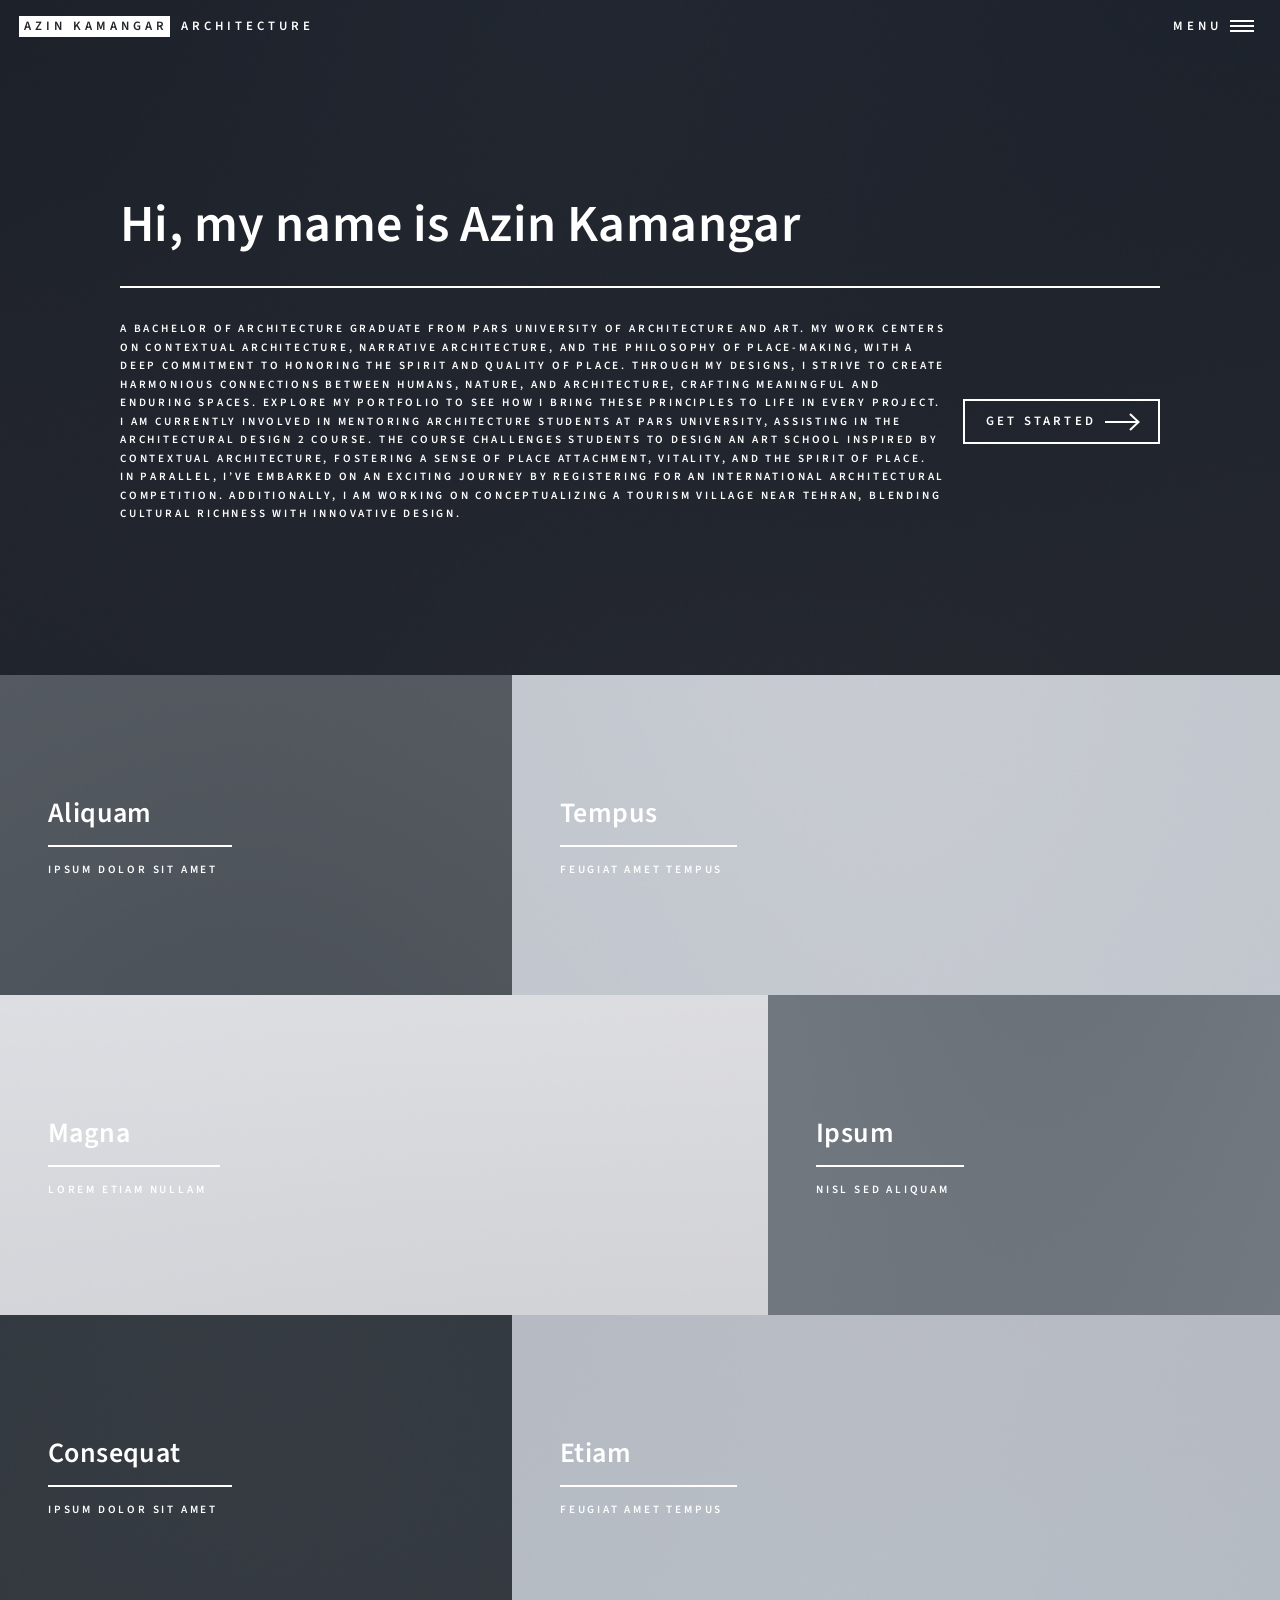
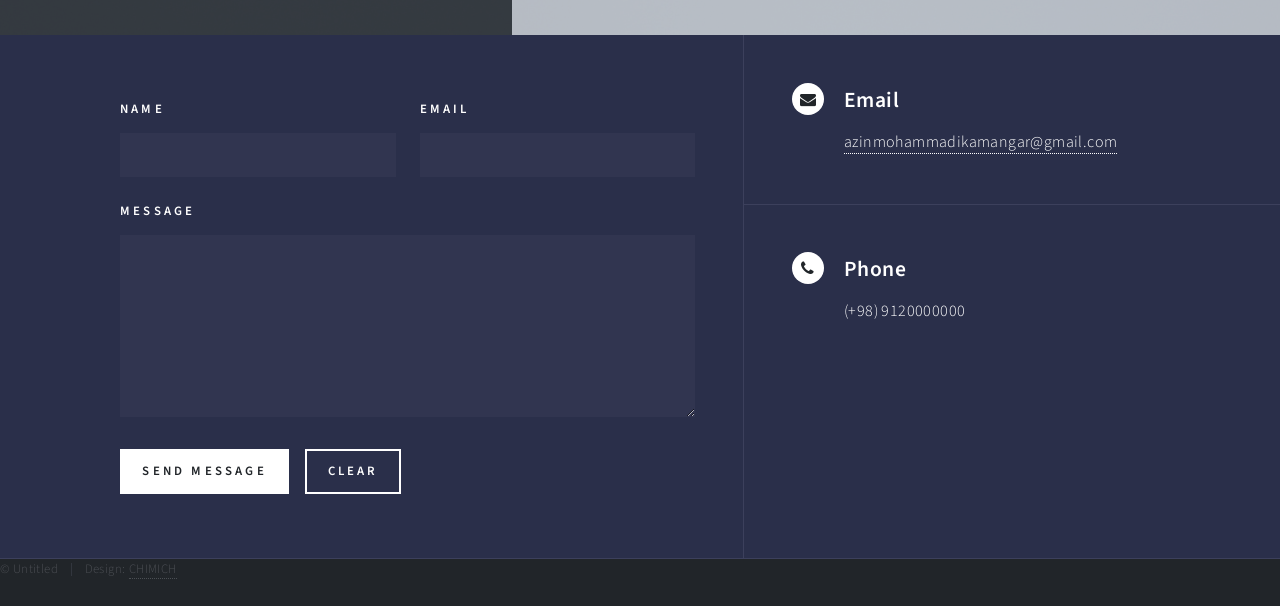
==== index.html @ 9a46872d "Update index.html" ====
<!DOCTYPE HTML>
<!--
	Forty by HTML5 UP
	html5up.net | @ajlkn
	Free for personal and commercial use under the CCA 3.0 license (html5up.net/license)
-->
<html>
	<head>
		<title>Azin Kamangar</title>
		<meta charset="utf-8" />
		<meta name="viewport" content="width=device-width, initial-scale=1, user-scalable=no" />
		<link rel="stylesheet" href="assets/css/main.css" />
		<noscript><link rel="stylesheet" href="assets/css/noscript.css" /></noscript>
	</head>
	<body class="is-preload">

		<!-- Wrapper -->
			<div id="wrapper">

				<!-- Header -->
					<header id="header" class="alt">
						<a href="index.html" class="logo"><strong>Azin Kamangar</strong> <span>Architecture</span></a>
						<nav>
							<a href="#menu">Menu</a>
						</nav>
					</header>

				<!-- Menu -->
					<nav id="menu">
						<ul class="links">
							<li><a href="index.html">Home</a></li>
							<li><a href="landing.html">Landing</a></li>
							<li><a href="generic.html">Generic</a></li>
							<li><a href="elements.html">Elements</a></li>
						</ul>
						<ul class="actions stacked">
							<li><a href="#" class="button primary fit">Get Started</a></li>
							<li><a href="#" class="button fit">Log In</a></li>
						</ul>
					</nav>

				<!-- Banner -->
					<section id="banner" class="major">
						<div class="inner">
							<header class="major">
								<h1>Hi, my name is Azin Kamangar</h1>
							</header>
							<div class="content">
								<p>A Bachelor of Architecture graduate from Pars University of Architecture and Art. My work centers on contextual architecture, narrative architecture, and the philosophy of place-making, with a deep commitment to honoring the spirit and quality of place. Through my designs, I strive to create harmonious connections between humans, nature, and architecture, crafting meaningful and enduring spaces. Explore my portfolio to see how I bring these principles to life in every project.<br />
								I am currently involved in mentoring architecture students at Pars University, assisting in the Architectural Design 2 course. The course challenges students to design an art school inspired by contextual architecture, fostering a sense of place attachment, vitality, and the spirit of place. In parallel, I’ve embarked on an exciting journey by registering for an international architectural competition. Additionally, I am working on conceptualizing a tourism village near Tehran, blending cultural richness with innovative design.</p>
								<ul class="actions">
									<li><a href="#one" class="button next scrolly">Get Started</a></li>
								</ul>
							</div>
						</div>
					</section>

				<!-- Main -->
					<div id="main">

						<!-- One -->
							<section id="one" class="tiles">
								<article>
									<span class="image">
										<img src="images/pic01.jpg" alt="" />
									</span>
									<header class="major">
										<h3><a href="landing.html" class="link">Aliquam</a></h3>
										<p>Ipsum dolor sit amet</p>
									</header>
								</article>
								<article>
									<span class="image">
										<img src="images/pic02.jpg" alt="" />
									</span>
									<header class="major">
										<h3><a href="landing.html" class="link">Tempus</a></h3>
										<p>feugiat amet tempus</p>
									</header>
								</article>
								<article>
									<span class="image">
										<img src="images/pic03.jpg" alt="" />
									</span>
									<header class="major">
										<h3><a href="landing.html" class="link">Magna</a></h3>
										<p>Lorem etiam nullam</p>
									</header>
								</article>
								<article>
									<span class="image">
										<img src="images/pic04.jpg" alt="" />
									</span>
									<header class="major">
										<h3><a href="landing.html" class="link">Ipsum</a></h3>
										<p>Nisl sed aliquam</p>
									</header>
								</article>
								<article>
									<span class="image">
										<img src="images/pic05.jpg" alt="" />
									</span>
									<header class="major">
										<h3><a href="landing.html" class="link">Consequat</a></h3>
										<p>Ipsum dolor sit amet</p>
									</header>
								</article>
								<article>
									<span class="image">
										<img src="images/pic06.jpg" alt="" />
									</span>
									<header class="major">
										<h3><a href="landing.html" class="link">Etiam</a></h3>
										<p>Feugiat amet tempus</p>
									</header>
								</article>
							</section>

						<!-- 
							<section id="two">
								<div class="inner">
									<header class="major">
										<h2>Massa libero</h2>
									</header>
									<p>Nullam et orci eu lorem consequat tincidunt vivamus et sagittis libero. Mauris aliquet magna magna sed nunc rhoncus pharetra. Pellentesque condimentum sem. In efficitur ligula tate urna. Maecenas laoreet massa vel lacinia pellentesque lorem ipsum dolor. Nullam et orci eu lorem consequat tincidunt. Vivamus et sagittis libero. Mauris aliquet magna magna sed nunc rhoncus amet pharetra et feugiat tempus.</p>
									<ul class="actions">
										<li><a href="landing.html" class="button next">Get Started</a></li>
									</ul>
								</div>
							</section>

					</div>
						-->

				<!-- Contact -->
					<section id="contact">
						<div class="inner">
							<section>
								<form method="post" action="#">
									<div class="fields">
										<div class="field half">
											<label for="name">Name</label>
											<input type="text" name="name" id="name" />
										</div>
										<div class="field half">
											<label for="email">Email</label>
											<input type="text" name="email" id="email" />
										</div>
										<div class="field">
											<label for="message">Message</label>
											<textarea name="message" id="message" rows="6"></textarea>
										</div>
									</div>
									<ul class="actions">
										<li><input type="submit" value="Send Message" class="primary" /></li>
										<li><input type="reset" value="Clear" /></li>
									</ul>
								</form>
							</section>
							<section class="split">
								<section>
									<div class="contact-method">
										<span class="icon alt fa-envelope"></span>
										<h3>Email</h3>
										<a href="#">azinmohammadikamangar@gmail.com</a>
									</div>
								</section>
								<section>
									<div class="contact-method">
										<span class="icon alt fa-phone"></span>
										<h3>Phone</h3>
										<span>(+98) 9120000000</span>
									</div>
								</section>
								<!--
								<section>
									<div class="contact-method">
										<span class="icon alt fa-home"></span>
										<h3>Address</h3>
										<span>1234 Somewhere Road #5432<br />
										Nashville, TN 00000<br />
										United States of America</span>
									</div>
								-->
								</section>
							</section>
						</div>
					</section>

				<!-- Footer -->
					<footer id="footer">
						<!--

						<div class="inner">
							<ul class="icons">
								<li><a href="#" class="icon alt fa-twitter"><span class="label">Twitter</span></a></li>
								<li><a href="#" class="icon alt fa-facebook"><span class="label">Facebook</span></a></li>
								<li><a href="#" class="icon alt fa-instagram"><span class="label">Instagram</span></a></li>
								<li><a href="#" class="icon alt fa-github"><span class="label">GitHub</span></a></li>
								<li><a href="#" class="icon alt fa-linkedin"><span class="label">LinkedIn</span></a></li>
							</ul>
						-->

							<ul class="copyright">
								<li>&copy; Untitled</li><li>Design: <a href="mailto:kimiasaberitavakoli@gmial.com">CHIMICH</a></li>
							</ul>
						</div>
					</footer>

			</div>

		<!-- Scripts -->
			<script src="assets/js/jquery.min.js"></script>
			<script src="assets/js/jquery.scrolly.min.js"></script>
			<script src="assets/js/jquery.scrollex.min.js"></script>
			<script src="assets/js/browser.min.js"></script>
			<script src="assets/js/breakpoints.min.js"></script>
			<script src="assets/js/util.js"></script>
			<script src="assets/js/main.js"></script>

	</body>
</html>
---- assets/css/main.css ----
@import url(font-awesome.min.css);
@import url("https://fonts.googleapis.com/css?family=Source+Sans+Pro:300,300italic,600,600italic");

/*
	Forty by HTML5 UP
	html5up.net | @ajlkn
	Free for personal and commercial use under the CCA 3.0 license (html5up.net/license)
*/

html, body, div, span, applet, object,
iframe, h1, h2, h3, h4, h5, h6, p, blockquote,
pre, a, abbr, acronym, address, big, cite,
code, del, dfn, em, img, ins, kbd, q, s, samp,
small, strike, strong, sub, sup, tt, var, b,
u, i, center, dl, dt, dd, ol, ul, li, fieldset,
form, label, legend, table, caption, tbody,
tfoot, thead, tr, th, td, article, aside,
canvas, details, embed, figure, figcaption,
footer, header, hgroup, menu, nav, output, ruby,
section, summary, time, mark, audio, video {
	margin: 0;
	padding: 0;
	border: 0;
	font-size: 100%;
	font: inherit;
	vertical-align: baseline;}

article, aside, details, figcaption, figure,
footer, header, hgroup, menu, nav, section {
	display: block;}

body {
	line-height: 1;
}

ol, ul {
	list-style: none;
}

blockquote, q {
	quotes: none;
}

	blockquote:before, blockquote:after, q:before, q:after {
		content: '';
		content: none;
	}

table {
	border-collapse: collapse;
	border-spacing: 0;
}

body {
	-webkit-text-size-adjust: none;
}

mark {
	background-color: transparent;
	color: inherit;
}

input::-moz-focus-inner {
	border: 0;
	padding: 0;
}

input, select, textarea {
	-moz-appearance: none;
	-webkit-appearance: none;
	-ms-appearance: none;
	appearance: none;
}

/* Basic */

	@-ms-viewport {
		width: device-width;
	}

	body {
		-ms-overflow-style: scrollbar;
	}

	@media screen and (max-width: 480px) {

		html, body {
			min-width: 320px;
		}

	}

	html {
		box-sizing: border-box;
	}

	*, *:before, *:after {
		box-sizing: inherit;
	}

	body {
		background: #212529;
	}

		body.is-preload *, body.is-preload *:before, body.is-preload *:after {
			-moz-animation: none !important;
			-webkit-animation: none !important;
			-ms-animation: none !important;
			animation: none !important;
			-moz-transition: none !important;
			-webkit-transition: none !important;
			-ms-transition: none !important;
			transition: none !important;
		}

/* Type */

	body, input, select, textarea {
		color: #ffffff;
		font-family: "Source Sans Pro", Helvetica, sans-serif;
		font-size: 17pt;
		font-weight: 300;
		letter-spacing: 0.025em;
		line-height: 1.65;
	}

		@media screen and (max-width: 1680px) {

			body, input, select, textarea {
				font-size: 14pt;
			}

		}

		@media screen and (max-width: 1280px) {

			body, input, select, textarea {
				font-size: 12pt;
			}

		}

		@media screen and (max-width: 360px) {

			body, input, select, textarea {
				font-size: 11pt;
			}

		}

	a {
		-moz-transition: color 0.2s ease-in-out, border-bottom-color 0.2s ease-in-out;
		-webkit-transition: color 0.2s ease-in-out, border-bottom-color 0.2s ease-in-out;
		-ms-transition: color 0.2s ease-in-out, border-bottom-color 0.2s ease-in-out;
		transition: color 0.2s ease-in-out, border-bottom-color 0.2s ease-in-out;
		border-bottom: dotted 1px;
		color: inherit;
		text-decoration: none;
	}

		a:hover {
			border-bottom-color: transparent;
			color: #9bf1ff !important;
		}

		a:active {
			color: #53e3fb !important;
		}

	strong, b {
		color: #ffffff;
		font-weight: 600;
	}

	em, i {
		font-style: italic;
	}

	p {
		margin: 0 0 2em 0;
	}

	h1, h2, h3, h4, h5, h6 {
		color: #ffffff;
		font-weight: 600;
		line-height: 1.65;
		margin: 0 0 1em 0;
	}

		h1 a, h2 a, h3 a, h4 a, h5 a, h6 a {
			color: inherit;
			border-bottom: 0;
		}

	h1 {
		font-size: 2.5em;
	}

	h2 {
		font-size: 1.75em;
	}

	h3 {
		font-size: 1.35em;
	}

	h4 {
		font-size: 1.1em;
	}

	h5 {
		font-size: 0.9em;
	}

	h6 {
		font-size: 0.7em;
	}

	@media screen and (max-width: 736px) {

		h1 {
			font-size: 2em;
		}

		h2 {
			font-size: 1.5em;
		}

		h3 {
			font-size: 1.25em;
		}

	}

	sub {
		font-size: 0.8em;
		position: relative;
		top: 0.5em;
	}

	sup {
		font-size: 0.8em;
		position: relative;
		top: -0.5em;
	}

	blockquote {
		border-left: solid 4px rgba(209, 209, 255, 0.1);
		font-style: italic;
		margin: 0 0 2em 0;
		padding: 0.5em 0 0.5em 2em;
	}

	code {
		background: rgba(209, 209, 255, 0.035);
		font-family: "Courier New", monospace;
		font-size: 0.9em;
		margin: 0 0.25em;
		padding: 0.25em 0.65em;
	}

	pre {
		-webkit-overflow-scrolling: touch;
		font-family: "Courier New", monospace;
		font-size: 0.9em;
		margin: 0 0 2em 0;
	}

		pre code {
			display: block;
			line-height: 1.75;
			padding: 1em 1.5em;
			overflow-x: auto;
		}

	hr {
		border: 0;
		border-bottom: solid 1px rgba(209, 209, 255, 0.1);
		margin: 2em 0;
	}

		hr.major {
			margin: 3em 0;
		}

	.align-left {
		text-align: left;
	}

	.align-center {
		text-align: center;
	}

	.align-right {
		text-align: right;
	}

/* Row */

	.row {
		display: flex;
		flex-wrap: wrap;
		box-sizing: border-box;
		align-items: stretch;
	}

		.row > * {
			box-sizing: border-box;
		}

		.row.gtr-uniform > * > :last-child {
			margin-bottom: 0;
		}

		.row.aln-left {
			justify-content: flex-start;
		}

		.row.aln-center {
			justify-content: center;
		}

		.row.aln-right {
			justify-content: flex-end;
		}

		.row.aln-top {
			align-items: flex-start;
		}

		.row.aln-middle {
			align-items: center;
		}

		.row.aln-bottom {
			align-items: flex-end;
		}

		.row > .imp {
			order: -1;
		}

		.row > .col-1 {
			width: 8.3333333333%;
		}

		.row > .off-1 {
			margin-left: 8.3333333333%;
		}

		.row > .col-2 {
			width: 16.6666666667%;
		}

		.row > .off-2 {
			margin-left: 16.6666666667%;
		}

		.row > .col-3 {
			width: 25%;
		}

		.row > .off-3 {
			margin-left: 25%;
		}

		.row > .col-4 {
			width: 33.3333333333%;
		}

		.row > .off-4 {
			margin-left: 33.3333333333%;
		}

		.row > .col-5 {
			width: 41.6666666667%;
		}

		.row > .off-5 {
			margin-left: 41.6666666667%;
		}

		.row > .col-6 {
			width: 50%;
		}

		.row > .off-6 {
			margin-left: 50%;
		}

		.row > .col-7 {
			width: 58.3333333333%;
		}

		.row > .off-7 {
			margin-left: 58.3333333333%;
		}

		.row > .col-8 {
			width: 66.6666666667%;
		}

		.row > .off-8 {
			margin-left: 66.6666666667%;
		}

		.row > .col-9 {
			width: 75%;
		}

		.row > .off-9 {
			margin-left: 75%;
		}

		.row > .col-10 {
			width: 83.3333333333%;
		}

		.row > .off-10 {
			margin-left: 83.3333333333%;
		}

		.row > .col-11 {
			width: 91.6666666667%;
		}

		.row > .off-11 {
			margin-left: 91.6666666667%;
		}

		.row > .col-12 {
			width: 100%;
		}

		.row > .off-12 {
			margin-left: 100%;
		}

		.row.gtr-0 {
			margin-top: 0;
			margin-left: 0em;
		}

			.row.gtr-0 > * {
				padding: 0 0 0 0em;
			}

			.row.gtr-0.gtr-uniform {
				margin-top: 0em;
			}

				.row.gtr-0.gtr-uniform > * {
					padding-top: 0em;
				}

		.row.gtr-25 {
			margin-top: 0;
			margin-left: -0.5em;
		}

			.row.gtr-25 > * {
				padding: 0 0 0 0.5em;
			}

			.row.gtr-25.gtr-uniform {
				margin-top: -0.5em;
			}

				.row.gtr-25.gtr-uniform > * {
					padding-top: 0.5em;
				}

		.row.gtr-50 {
			margin-top: 0;
			margin-left: -1em;
		}

			.row.gtr-50 > * {
				padding: 0 0 0 1em;
			}

			.row.gtr-50.gtr-uniform {
				margin-top: -1em;
			}

				.row.gtr-50.gtr-uniform > * {
					padding-top: 1em;
				}

		.row {
			margin-top: 0;
			margin-left: -2em;
		}

			.row > * {
				padding: 0 0 0 2em;
			}

			.row.gtr-uniform {
				margin-top: -2em;
			}

				.row.gtr-uniform > * {
					padding-top: 2em;
				}

		.row.gtr-150 {
			margin-top: 0;
			margin-left: -3em;
		}

			.row.gtr-150 > * {
				padding: 0 0 0 3em;
			}

			.row.gtr-150.gtr-uniform {
				margin-top: -3em;
			}

				.row.gtr-150.gtr-uniform > * {
					padding-top: 3em;
				}

		.row.gtr-200 {
			margin-top: 0;
			margin-left: -4em;
		}

			.row.gtr-200 > * {
				padding: 0 0 0 4em;
			}

			.row.gtr-200.gtr-uniform {
				margin-top: -4em;
			}

				.row.gtr-200.gtr-uniform > * {
					padding-top: 4em;
				}

		@media screen and (max-width: 1680px) {

			.row {
				display: flex;
				flex-wrap: wrap;
				box-sizing: border-box;
				align-items: stretch;
			}

				.row > * {
					box-sizing: border-box;
				}

				.row.gtr-uniform > * > :last-child {
					margin-bottom: 0;
				}

				.row.aln-left {
					justify-content: flex-start;
				}

				.row.aln-center {
					justify-content: center;
				}

				.row.aln-right {
					justify-content: flex-end;
				}

				.row.aln-top {
					align-items: flex-start;
				}

				.row.aln-middle {
					align-items: center;
				}

				.row.aln-bottom {
					align-items: flex-end;
				}

				.row > .imp-xlarge {
					order: -1;
				}

				.row > .col-1-xlarge {
					width: 8.3333333333%;
				}

				.row > .off-1-xlarge {
					margin-left: 8.3333333333%;
				}

				.row > .col-2-xlarge {
					width: 16.6666666667%;
				}

				.row > .off-2-xlarge {
					margin-left: 16.6666666667%;
				}

				.row > .col-3-xlarge {
					width: 25%;
				}

				.row > .off-3-xlarge {
					margin-left: 25%;
				}

				.row > .col-4-xlarge {
					width: 33.3333333333%;
				}

				.row > .off-4-xlarge {
					margin-left: 33.3333333333%;
				}

				.row > .col-5-xlarge {
					width: 41.6666666667%;
				}

				.row > .off-5-xlarge {
					margin-left: 41.6666666667%;
				}

				.row > .col-6-xlarge {
					width: 50%;
				}

				.row > .off-6-xlarge {
					margin-left: 50%;
				}

				.row > .col-7-xlarge {
					width: 58.3333333333%;
				}

				.row > .off-7-xlarge {
					margin-left: 58.3333333333%;
				}

				.row > .col-8-xlarge {
					width: 66.6666666667%;
				}

				.row > .off-8-xlarge {
					margin-left: 66.6666666667%;
				}

				.row > .col-9-xlarge {
					width: 75%;
				}

				.row > .off-9-xlarge {
					margin-left: 75%;
				}

				.row > .col-10-xlarge {
					width: 83.3333333333%;
				}

				.row > .off-10-xlarge {
					margin-left: 83.3333333333%;
				}

				.row > .col-11-xlarge {
					width: 91.6666666667%;
				}

				.row > .off-11-xlarge {
					margin-left: 91.6666666667%;
				}

				.row > .col-12-xlarge {
					width: 100%;
				}

				.row > .off-12-xlarge {
					margin-left: 100%;
				}

				.row.gtr-0 {
					margin-top: 0;
					margin-left: 0em;
				}

					.row.gtr-0 > * {
						padding: 0 0 0 0em;
					}

					.row.gtr-0.gtr-uniform {
						margin-top: 0em;
					}

						.row.gtr-0.gtr-uniform > * {
							padding-top: 0em;
						}

				.row.gtr-25 {
					margin-top: 0;
					margin-left: -0.5em;
				}

					.row.gtr-25 > * {
						padding: 0 0 0 0.5em;
					}

					.row.gtr-25.gtr-uniform {
						margin-top: -0.5em;
					}

						.row.gtr-25.gtr-uniform > * {
							padding-top: 0.5em;
						}

				.row.gtr-50 {
					margin-top: 0;
					margin-left: -1em;
				}

					.row.gtr-50 > * {
						padding: 0 0 0 1em;
					}

					.row.gtr-50.gtr-uniform {
						margin-top: -1em;
					}

						.row.gtr-50.gtr-uniform > * {
							padding-top: 1em;
						}

				.row {
					margin-top: 0;
					margin-left: -2em;
				}

					.row > * {
						padding: 0 0 0 2em;
					}

					.row.gtr-uniform {
						margin-top: -2em;
					}

						.row.gtr-uniform > * {
							padding-top: 2em;
						}

				.row.gtr-150 {
					margin-top: 0;
					margin-left: -3em;
				}

					.row.gtr-150 > * {
						padding: 0 0 0 3em;
					}

					.row.gtr-150.gtr-uniform {
						margin-top: -3em;
					}

						.row.gtr-150.gtr-uniform > * {
							padding-top: 3em;
						}

				.row.gtr-200 {
					margin-top: 0;
					margin-left: -4em;
				}

					.row.gtr-200 > * {
						padding: 0 0 0 4em;
					}

					.row.gtr-200.gtr-uniform {
						margin-top: -4em;
					}

						.row.gtr-200.gtr-uniform > * {
							padding-top: 4em;
						}

		}

		@media screen and (max-width: 1280px) {

			.row {
				display: flex;
				flex-wrap: wrap;
				box-sizing: border-box;
				align-items: stretch;
			}

				.row > * {
					box-sizing: border-box;
				}

				.row.gtr-uniform > * > :last-child {
					margin-bottom: 0;
				}

				.row.aln-left {
					justify-content: flex-start;
				}

				.row.aln-center {
					justify-content: center;
				}

				.row.aln-right {
					justify-content: flex-end;
				}

				.row.aln-top {
					align-items: flex-start;
				}

				.row.aln-middle {
					align-items: center;
				}

				.row.aln-bottom {
					align-items: flex-end;
				}

				.row > .imp-large {
					order: -1;
				}

				.row > .col-1-large {
					width: 8.3333333333%;
				}

				.row > .off-1-large {
					margin-left: 8.3333333333%;
				}

				.row > .col-2-large {
					width: 16.6666666667%;
				}

				.row > .off-2-large {
					margin-left: 16.6666666667%;
				}

				.row > .col-3-large {
					width: 25%;
				}

				.row > .off-3-large {
					margin-left: 25%;
				}

				.row > .col-4-large {
					width: 33.3333333333%;
				}

				.row > .off-4-large {
					margin-left: 33.3333333333%;
				}

				.row > .col-5-large {
					width: 41.6666666667%;
				}

				.row > .off-5-large {
					margin-left: 41.6666666667%;
				}

				.row > .col-6-large {
					width: 50%;
				}

				.row > .off-6-large {
					margin-left: 50%;
				}

				.row > .col-7-large {
					width: 58.3333333333%;
				}

				.row > .off-7-large {
					margin-left: 58.3333333333%;
				}

				.row > .col-8-large {
					width: 66.6666666667%;
				}

				.row > .off-8-large {
					margin-left: 66.6666666667%;
				}

				.row > .col-9-large {
					width: 75%;
				}

				.row > .off-9-large {
					margin-left: 75%;
				}

				.row > .col-10-large {
					width: 83.3333333333%;
				}

				.row > .off-10-large {
					margin-left: 83.3333333333%;
				}

				.row > .col-11-large {
					width: 91.6666666667%;
				}

				.row > .off-11-large {
					margin-left: 91.6666666667%;
				}

				.row > .col-12-large {
					width: 100%;
				}

				.row > .off-12-large {
					margin-left: 100%;
				}

				.row.gtr-0 {
					margin-top: 0;
					margin-left: 0em;
				}

					.row.gtr-0 > * {
						padding: 0 0 0 0em;
					}

					.row.gtr-0.gtr-uniform {
						margin-top: 0em;
					}

						.row.gtr-0.gtr-uniform > * {
							padding-top: 0em;
						}

				.row.gtr-25 {
					margin-top: 0;
					margin-left: -0.375em;
				}

					.row.gtr-25 > * {
						padding: 0 0 0 0.375em;
					}

					.row.gtr-25.gtr-uniform {
						margin-top: -0.375em;
					}

						.row.gtr-25.gtr-uniform > * {
							padding-top: 0.375em;
						}

				.row.gtr-50 {
					margin-top: 0;
					margin-left: -0.75em;
				}

					.row.gtr-50 > * {
						padding: 0 0 0 0.75em;
					}

					.row.gtr-50.gtr-uniform {
						margin-top: -0.75em;
					}

						.row.gtr-50.gtr-uniform > * {
							padding-top: 0.75em;
						}

				.row {
					margin-top: 0;
					margin-left: -1.5em;
				}

					.row > * {
						padding: 0 0 0 1.5em;
					}

					.row.gtr-uniform {
						margin-top: -1.5em;
					}

						.row.gtr-uniform > * {
							padding-top: 1.5em;
						}

				.row.gtr-150 {
					margin-top: 0;
					margin-left: -2.25em;
				}

					.row.gtr-150 > * {
						padding: 0 0 0 2.25em;
					}

					.row.gtr-150.gtr-uniform {
						margin-top: -2.25em;
					}

						.row.gtr-150.gtr-uniform > * {
							padding-top: 2.25em;
						}

				.row.gtr-200 {
					margin-top: 0;
					margin-left: -3em;
				}

					.row.gtr-200 > * {
						padding: 0 0 0 3em;
					}

					.row.gtr-200.gtr-uniform {
						margin-top: -3em;
					}

						.row.gtr-200.gtr-uniform > * {
							padding-top: 3em;
						}

		}

		@media screen and (max-width: 980px) {

			.row {
				display: flex;
				flex-wrap: wrap;
				box-sizing: border-box;
				align-items: stretch;
			}

				.row > * {
					box-sizing: border-box;
				}

				.row.gtr-uniform > * > :last-child {
					margin-bottom: 0;
				}

				.row.aln-left {
					justify-content: flex-start;
				}

				.row.aln-center {
					justify-content: center;
				}

				.row.aln-right {
					justify-content: flex-end;
				}

				.row.aln-top {
					align-items: flex-start;
				}

				.row.aln-middle {
					align-items: center;
				}

				.row.aln-bottom {
					align-items: flex-end;
				}

				.row > .imp-medium {
					order: -1;
				}

				.row > .col-1-medium {
					width: 8.3333333333%;
				}

				.row > .off-1-medium {
					margin-left: 8.3333333333%;
				}

				.row > .col-2-medium {
					width: 16.6666666667%;
				}

				.row > .off-2-medium {
					margin-left: 16.6666666667%;
				}

				.row > .col-3-medium {
					width: 25%;
				}

				.row > .off-3-medium {
					margin-left: 25%;
				}

				.row > .col-4-medium {
					width: 33.3333333333%;
				}

				.row > .off-4-medium {
					margin-left: 33.3333333333%;
				}

				.row > .col-5-medium {
					width: 41.6666666667%;
				}

				.row > .off-5-medium {
					margin-left: 41.6666666667%;
				}

				.row > .col-6-medium {
					width: 50%;
				}

				.row > .off-6-medium {
					margin-left: 50%;
				}

				.row > .col-7-medium {
					width: 58.3333333333%;
				}

				.row > .off-7-medium {
					margin-left: 58.3333333333%;
				}

				.row > .col-8-medium {
					width: 66.6666666667%;
				}

				.row > .off-8-medium {
					margin-left: 66.6666666667%;
				}

				.row > .col-9-medium {
					width: 75%;
				}

				.row > .off-9-medium {
					margin-left: 75%;
				}

				.row > .col-10-medium {
					width: 83.3333333333%;
				}

				.row > .off-10-medium {
					margin-left: 83.3333333333%;
				}

				.row > .col-11-medium {
					width: 91.6666666667%;
				}

				.row > .off-11-medium {
					margin-left: 91.6666666667%;
				}

				.row > .col-12-medium {
					width: 100%;
				}

				.row > .off-12-medium {
					margin-left: 100%;
				}

				.row.gtr-0 {
					margin-top: 0;
					margin-left: 0em;
				}

					.row.gtr-0 > * {
						padding: 0 0 0 0em;
					}

					.row.gtr-0.gtr-uniform {
						margin-top: 0em;
					}

						.row.gtr-0.gtr-uniform > * {
							padding-top: 0em;
						}

				.row.gtr-25 {
					margin-top: 0;
					margin-left: -0.375em;
				}

					.row.gtr-25 > * {
						padding: 0 0 0 0.375em;
					}

					.row.gtr-25.gtr-uniform {
						margin-top: -0.375em;
					}

						.row.gtr-25.gtr-uniform > * {
							padding-top: 0.375em;
						}

				.row.gtr-50 {
					margin-top: 0;
					margin-left: -0.75em;
				}

					.row.gtr-50 > * {
						padding: 0 0 0 0.75em;
					}

					.row.gtr-50.gtr-uniform {
						margin-top: -0.75em;
					}

						.row.gtr-50.gtr-uniform > * {
							padding-top: 0.75em;
						}

				.row {
					margin-top: 0;
					margin-left: -1.5em;
				}

					.row > * {
						padding: 0 0 0 1.5em;
					}

					.row.gtr-uniform {
						margin-top: -1.5em;
					}

						.row.gtr-uniform > * {
							padding-top: 1.5em;
						}

				.row.gtr-150 {
					margin-top: 0;
					margin-left: -2.25em;
				}

					.row.gtr-150 > * {
						padding: 0 0 0 2.25em;
					}

					.row.gtr-150.gtr-uniform {
						margin-top: -2.25em;
					}

						.row.gtr-150.gtr-uniform > * {
							padding-top: 2.25em;
						}

				.row.gtr-200 {
					margin-top: 0;
					margin-left: -3em;
				}

					.row.gtr-200 > * {
						padding: 0 0 0 3em;
					}

					.row.gtr-200.gtr-uniform {
						margin-top: -3em;
					}

						.row.gtr-200.gtr-uniform > * {
							padding-top: 3em;
						}

		}

		@media screen and (max-width: 736px) {

			.row {
				display: flex;
				flex-wrap: wrap;
				box-sizing: border-box;
				align-items: stretch;
			}

				.row > * {
					box-sizing: border-box;
				}

				.row.gtr-uniform > * > :last-child {
					margin-bottom: 0;
				}

				.row.aln-left {
					justify-content: flex-start;
				}

				.row.aln-center {
					justify-content: center;
				}

				.row.aln-right {
					justify-content: flex-end;
				}

				.row.aln-top {
					align-items: flex-start;
				}

				.row.aln-middle {
					align-items: center;
				}

				.row.aln-bottom {
					align-items: flex-end;
				}

				.row > .imp-small {
					order: -1;
				}

				.row > .col-1-small {
					width: 8.3333333333%;
				}

				.row > .off-1-small {
					margin-left: 8.3333333333%;
				}

				.row > .col-2-small {
					width: 16.6666666667%;
				}

				.row > .off-2-small {
					margin-left: 16.6666666667%;
				}

				.row > .col-3-small {
					width: 25%;
				}

				.row > .off-3-small {
					margin-left: 25%;
				}

				.row > .col-4-small {
					width: 33.3333333333%;
				}

				.row > .off-4-small {
					margin-left: 33.3333333333%;
				}

				.row > .col-5-small {
					width: 41.6666666667%;
				}

				.row > .off-5-small {
					margin-left: 41.6666666667%;
				}

				.row > .col-6-small {
					width: 50%;
				}

				.row > .off-6-small {
					margin-left: 50%;
				}

				.row > .col-7-small {
					width: 58.3333333333%;
				}

				.row > .off-7-small {
					margin-left: 58.3333333333%;
				}

				.row > .col-8-small {
					width: 66.6666666667%;
				}

				.row > .off-8-small {
					margin-left: 66.6666666667%;
				}

				.row > .col-9-small {
					width: 75%;
				}

				.row > .off-9-small {
					margin-left: 75%;
				}

				.row > .col-10-small {
					width: 83.3333333333%;
				}

				.row > .off-10-small {
					margin-left: 83.3333333333%;
				}

				.row > .col-11-small {
					width: 91.6666666667%;
				}

				.row > .off-11-small {
					margin-left: 91.6666666667%;
				}

				.row > .col-12-small {
					width: 100%;
				}

				.row > .off-12-small {
					margin-left: 100%;
				}

				.row.gtr-0 {
					margin-top: 0;
					margin-left: 0em;
				}

					.row.gtr-0 > * {
						padding: 0 0 0 0em;
					}

					.row.gtr-0.gtr-uniform {
						margin-top: 0em;
					}

						.row.gtr-0.gtr-uniform > * {
							padding-top: 0em;
						}

				.row.gtr-25 {
					margin-top: 0;
					margin-left: -0.3125em;
				}

					.row.gtr-25 > * {
						padding: 0 0 0 0.3125em;
					}

					.row.gtr-25.gtr-uniform {
						margin-top: -0.3125em;
					}

						.row.gtr-25.gtr-uniform > * {
							padding-top: 0.3125em;
						}

				.row.gtr-50 {
					margin-top: 0;
					margin-left: -0.625em;
				}

					.row.gtr-50 > * {
						padding: 0 0 0 0.625em;
					}

					.row.gtr-50.gtr-uniform {
						margin-top: -0.625em;
					}

						.row.gtr-50.gtr-uniform > * {
							padding-top: 0.625em;
						}

				.row {
					margin-top: 0;
					margin-left: -1.25em;
				}

					.row > * {
						padding: 0 0 0 1.25em;
					}

					.row.gtr-uniform {
						margin-top: -1.25em;
					}

						.row.gtr-uniform > * {
							padding-top: 1.25em;
						}

				.row.gtr-150 {
					margin-top: 0;
					margin-left: -1.875em;
				}

					.row.gtr-150 > * {
						padding: 0 0 0 1.875em;
					}

					.row.gtr-150.gtr-uniform {
						margin-top: -1.875em;
					}

						.row.gtr-150.gtr-uniform > * {
							padding-top: 1.875em;
						}

				.row.gtr-200 {
					margin-top: 0;
					margin-left: -2.5em;
				}

					.row.gtr-200 > * {
						padding: 0 0 0 2.5em;
					}

					.row.gtr-200.gtr-uniform {
						margin-top: -2.5em;
					}

						.row.gtr-200.gtr-uniform > * {
							padding-top: 2.5em;
						}

		}

		@media screen and (max-width: 480px) {

			.row {
				display: flex;
				flex-wrap: wrap;
				box-sizing: border-box;
				align-items: stretch;
			}

				.row > * {
					box-sizing: border-box;
				}

				.row.gtr-uniform > * > :last-child {
					margin-bottom: 0;
				}

				.row.aln-left {
					justify-content: flex-start;
				}

				.row.aln-center {
					justify-content: center;
				}

				.row.aln-right {
					justify-content: flex-end;
				}

				.row.aln-top {
					align-items: flex-start;
				}

				.row.aln-middle {
					align-items: center;
				}

				.row.aln-bottom {
					align-items: flex-end;
				}

				.row > .imp-xsmall {
					order: -1;
				}

				.row > .col-1-xsmall {
					width: 8.3333333333%;
				}

				.row > .off-1-xsmall {
					margin-left: 8.3333333333%;
				}

				.row > .col-2-xsmall {
					width: 16.6666666667%;
				}

				.row > .off-2-xsmall {
					margin-left: 16.6666666667%;
				}

				.row > .col-3-xsmall {
					width: 25%;
				}

				.row > .off-3-xsmall {
					margin-left: 25%;
				}

				.row > .col-4-xsmall {
					width: 33.3333333333%;
				}

				.row > .off-4-xsmall {
					margin-left: 33.3333333333%;
				}

				.row > .col-5-xsmall {
					width: 41.6666666667%;
				}

				.row > .off-5-xsmall {
					margin-left: 41.6666666667%;
				}

				.row > .col-6-xsmall {
					width: 50%;
				}

				.row > .off-6-xsmall {
					margin-left: 50%;
				}

				.row > .col-7-xsmall {
					width: 58.3333333333%;
				}

				.row > .off-7-xsmall {
					margin-left: 58.3333333333%;
				}

				.row > .col-8-xsmall {
					width: 66.6666666667%;
				}

				.row > .off-8-xsmall {
					margin-left: 66.6666666667%;
				}

				.row > .col-9-xsmall {
					width: 75%;
				}

				.row > .off-9-xsmall {
					margin-left: 75%;
				}

				.row > .col-10-xsmall {
					width: 83.3333333333%;
				}

				.row > .off-10-xsmall {
					margin-left: 83.3333333333%;
				}

				.row > .col-11-xsmall {
					width: 91.6666666667%;
				}

				.row > .off-11-xsmall {
					margin-left: 91.6666666667%;
				}

				.row > .col-12-xsmall {
					width: 100%;
				}

				.row > .off-12-xsmall {
					margin-left: 100%;
				}

				.row.gtr-0 {
					margin-top: 0;
					margin-left: 0em;
				}

					.row.gtr-0 > * {
						padding: 0 0 0 0em;
					}

					.row.gtr-0.gtr-uniform {
						margin-top: 0em;
					}

						.row.gtr-0.gtr-uniform > * {
							padding-top: 0em;
						}

				.row.gtr-25 {
					margin-top: 0;
					margin-left: -0.3125em;
				}

					.row.gtr-25 > * {
						padding: 0 0 0 0.3125em;
					}

					.row.gtr-25.gtr-uniform {
						margin-top: -0.3125em;
					}

						.row.gtr-25.gtr-uniform > * {
							padding-top: 0.3125em;
						}

				.row.gtr-50 {
					margin-top: 0;
					margin-left: -0.625em;
				}

					.row.gtr-50 > * {
						padding: 0 0 0 0.625em;
					}

					.row.gtr-50.gtr-uniform {
						margin-top: -0.625em;
					}

						.row.gtr-50.gtr-uniform > * {
							padding-top: 0.625em;
						}

				.row {
					margin-top: 0;
					margin-left: -1.25em;
				}

					.row > * {
						padding: 0 0 0 1.25em;
					}

					.row.gtr-uniform {
						margin-top: -1.25em;
					}

						.row.gtr-uniform > * {
							padding-top: 1.25em;
						}

				.row.gtr-150 {
					margin-top: 0;
					margin-left: -1.875em;
				}

					.row.gtr-150 > * {
						padding: 0 0 0 1.875em;
					}

					.row.gtr-150.gtr-uniform {
						margin-top: -1.875em;
					}

						.row.gtr-150.gtr-uniform > * {
							padding-top: 1.875em;
						}

				.row.gtr-200 {
					margin-top: 0;
					margin-left: -2.5em;
				}

					.row.gtr-200 > * {
						padding: 0 0 0 2.5em;
					}

					.row.gtr-200.gtr-uniform {
						margin-top: -2.5em;
					}

						.row.gtr-200.gtr-uniform > * {
							padding-top: 2.5em;
						}

		}

/* Section/Article */

	section.special, article.special {
		text-align: center;
	}

	header.major {
		width: -moz-max-content;
		width: -webkit-max-content;
		width: -ms-max-content;
		width: max-content;
		margin-bottom: 2em;
	}

		header.major > :first-child {
			margin-bottom: 0;
			width: calc(100% + 0.5em);
		}

			header.major > :first-child:after {
				content: '';
				background-color: #ffffff;
				display: block;
				height: 2px;
				margin: 0.325em 0 0.5em 0;
				width: 100%;
			}

		header.major > p {
			font-size: 0.7em;
			font-weight: 600;
			letter-spacing: 0.25em;
			margin-bottom: 0;
			text-transform: uppercase;
		}

		body.is-ie header.major > :first-child:after {
			max-width: 9em;
		}

		body.is-ie header.major > h1:after {
			max-width: 100% !important;
		}

	@media screen and (max-width: 736px) {

		header.major > p br {
			display: none;
		}

	}

/* Form */

	form {
		margin: 0 0 2em 0;
	}

		form > :last-child {
			margin-bottom: 0;
		}

		form > .fields {
			display: -moz-flex;
			display: -webkit-flex;
			display: -ms-flex;
			display: flex;
			-moz-flex-wrap: wrap;
			-webkit-flex-wrap: wrap;
			-ms-flex-wrap: wrap;
			flex-wrap: wrap;
			width: calc(100% + 3em);
			margin: -1.5em 0 2em -1.5em;
		}

			form > .fields > .field {
				-moz-flex-grow: 0;
				-webkit-flex-grow: 0;
				-ms-flex-grow: 0;
				flex-grow: 0;
				-moz-flex-shrink: 0;
				-webkit-flex-shrink: 0;
				-ms-flex-shrink: 0;
				flex-shrink: 0;
				padding: 1.5em 0 0 1.5em;
				width: calc(100% - 1.5em);
			}

				form > .fields > .field.half {
					width: calc(50% - 0.75em);
				}

				form > .fields > .field.third {
					width: calc(100%/3 - 0.5em);
				}

				form > .fields > .field.quarter {
					width: calc(25% - 0.375em);
				}

		@media screen and (max-width: 480px) {

			form > .fields {
				width: calc(100% + 3em);
				margin: -1.5em 0 2em -1.5em;
			}

				form > .fields > .field {
					padding: 1.5em 0 0 1.5em;
					width: calc(100% - 1.5em);
				}

					form > .fields > .field.half {
						width: calc(100% - 1.5em);
					}

					form > .fields > .field.third {
						width: calc(100% - 1.5em);
					}

					form > .fields > .field.quarter {
						width: calc(100% - 1.5em);
					}

		}

	label {
		color: #ffffff;
		display: block;
		font-size: 0.8em;
		font-weight: 600;
		letter-spacing: 0.25em;
		margin: 0 0 1em 0;
		text-transform: uppercase;
	}

	input[type="text"],
	input[type="password"],
	input[type="email"],
	input[type="tel"],
	input[type="search"],
	input[type="url"],
	select,
	textarea {
		-moz-appearance: none;
		-webkit-appearance: none;
		-ms-appearance: none;
		appearance: none;
		background: rgba(209, 209, 255, 0.035);
		border: none;
		border-radius: 0;
		color: inherit;
		display: block;
		outline: 0;
		padding: 0 1em;
		text-decoration: none;
		width: 100%;
	}

		input[type="text"]:invalid,
		input[type="password"]:invalid,
		input[type="email"]:invalid,
		input[type="tel"]:invalid,
		input[type="search"]:invalid,
		input[type="url"]:invalid,
		select:invalid,
		textarea:invalid {
			box-shadow: none;
		}

		input[type="text"]:focus,
		input[type="password"]:focus,
		input[type="email"]:focus,
		input[type="tel"]:focus,
		input[type="search"]:focus,
		input[type="url"]:focus,
		select:focus,
		textarea:focus {
			border-color: #9bf1ff;
			box-shadow: 0 0 0 2px #9bf1ff;
		}

	select {
		background-image: url("data:image/svg+xml;charset=utf8,%3Csvg xmlns='http://www.w3.org/2000/svg' width='40' height='40' preserveAspectRatio='none' viewBox='0 0 40 40'%3E%3Cpath d='M9.4,12.3l10.4,10.4l10.4-10.4c0.2-0.2,0.5-0.4,0.9-0.4c0.3,0,0.6,0.1,0.9,0.4l3.3,3.3c0.2,0.2,0.4,0.5,0.4,0.9 c0,0.4-0.1,0.6-0.4,0.9L20.7,31.9c-0.2,0.2-0.5,0.4-0.9,0.4c-0.3,0-0.6-0.1-0.9-0.4L4.3,17.3c-0.2-0.2-0.4-0.5-0.4-0.9 c0-0.4,0.1-0.6,0.4-0.9l3.3-3.3c0.2-0.2,0.5-0.4,0.9-0.4S9.1,12.1,9.4,12.3z' fill='rgba(209, 209, 255, 0.1)' /%3E%3C/svg%3E");
		background-size: 1.25rem;
		background-repeat: no-repeat;
		background-position: calc(100% - 1rem) center;
		height: 2.75em;
		padding-right: 2.75em;
		text-overflow: ellipsis;
	}

		select option {
			color: #ffffff;
			background: #212529;
		}

		select:focus::-ms-value {
			background-color: transparent;
		}

		select::-ms-expand {
			display: none;
		}

	input[type="text"],
	input[type="password"],
	input[type="email"],
	input[type="tel"],
	input[type="search"],
	input[type="url"],
	select {
		height: 2.75em;
	}

	textarea {
		padding: 0.75em 1em;
	}

	input[type="checkbox"],
	input[type="radio"] {
		-moz-appearance: none;
		-webkit-appearance: none;
		-ms-appearance: none;
		appearance: none;
		display: block;
		float: left;
		margin-right: -2em;
		opacity: 0;
		width: 1em;
		z-index: -1;
	}

		input[type="checkbox"] + label,
		input[type="radio"] + label {
			text-decoration: none;
			color: #ffffff;
			cursor: pointer;
			display: inline-block;
			font-weight: 300;
			padding-left: 2.65em;
			padding-right: 0.75em;
			position: relative;
		}

			input[type="checkbox"] + label:before,
			input[type="radio"] + label:before {
				-moz-osx-font-smoothing: grayscale;
				-webkit-font-smoothing: antialiased;
				font-family: FontAwesome;
				font-style: normal;
				font-weight: normal;
				text-transform: none !important;
			}

			input[type="checkbox"] + label:before,
			input[type="radio"] + label:before {
				background: rgba(209, 209, 255, 0.035);
				content: '';
				display: inline-block;
				height: 1.65em;
				left: 0;
				letter-spacing: 0;
				line-height: 1.58125em;
				position: absolute;
				text-align: center;
				top: 0;
				width: 1.65em;
			}

		input[type="checkbox"]:checked + label:before,
		input[type="radio"]:checked + label:before {
			background: #ffffff;
			border-color: #9bf1ff;
			content: '\f00c';
			color: #212529;
		}

		input[type="checkbox"]:focus + label:before,
		input[type="radio"]:focus + label:before {
			box-shadow: 0 0 0 2px #9bf1ff;
		}

	input[type="radio"] + label:before {
		border-radius: 100%;
	}

	::-webkit-input-placeholder {
		color: rgba(244, 244, 255, 0.2) !important;
		opacity: 1.0;
	}

	:-moz-placeholder {
		color: rgba(244, 244, 255, 0.2) !important;
		opacity: 1.0;
	}

	::-moz-placeholder {
		color: rgba(244, 244, 255, 0.2) !important;
		opacity: 1.0;
	}

	:-ms-input-placeholder {
		color: rgba(244, 244, 255, 0.2) !important;
		opacity: 1.0;
	}

/* Box */

	.box {
		border: solid 1px rgba(209, 209, 255, 0.1);
		margin-bottom: 2em;
		padding: 1.5em;
	}

		.box > :last-child,
		.box > :last-child > :last-child,
		.box > :last-child > :last-child > :last-child {
			margin-bottom: 0;
		}

		.box.alt {
			border: 0;
			border-radius: 0;
			padding: 0;
		}

/* Icon */

	.icon {
		text-decoration: none;
		border-bottom: none;
		position: relative;
	}

		.icon:before {
			-moz-osx-font-smoothing: grayscale;
			-webkit-font-smoothing: antialiased;
			font-family: FontAwesome;
			font-style: normal;
			font-weight: normal;
			text-transform: none !important;
		}

		.icon > .label {
			display: none;
		}

		.icon.alt:before {
			background-color: #ffffff;
			border-radius: 100%;
			color: #212529;
			display: inline-block;
			height: 2em;
			line-height: 2em;
			text-align: center;
			width: 2em;
		}

	a.icon.alt:before {
		-moz-transition: background-color 0.2s ease-in-out;
		-webkit-transition: background-color 0.2s ease-in-out;
		-ms-transition: background-color 0.2s ease-in-out;
		transition: background-color 0.2s ease-in-out;
	}

	a.icon.alt:hover:before {
		background-color: #6fc3df;
	}

	a.icon.alt:active:before {
		background-color: #37a6cb;
	}

/* Image */

	.image {
		border: 0;
		display: inline-block;
		position: relative;
	}

		.image img {
			display: block;
		}

		.image.left, .image.right {
			max-width: 30%;
		}

			.image.left img, .image.right img {
				width: 100%;
			}

		.image.left {
			float: left;
			margin: 0 1.5em 1.25em 0;
			top: 0.25em;
		}

		.image.right {
			float: right;
			margin: 0 0 1.25em 1.5em;
			top: 0.25em;
		}

		.image.fit {
			display: block;
			margin: 0 0 2em 0;
			width: 100%;
		}

			.image.fit img {
				width: 100%;
			}

		.image.main {
			display: block;
			margin: 2.5em 0;
			width: 100%;
		}

			.image.main img {
				width: 100%;
			}

			@media screen and (max-width: 736px) {

				.image.main {
					margin: 1.5em 0;
				}

			}

/* List */

	ol {
		list-style: decimal;
		margin: 0 0 2em 0;
		padding-left: 1.25em;
	}

		ol li {
			padding-left: 0.25em;
		}

	ul {
		list-style: disc;
		margin: 0 0 2em 0;
		padding-left: 1em;
	}

		ul li {
			padding-left: 0.5em;
		}

		ul.alt {
			list-style: none;
			padding-left: 0;
		}

			ul.alt li {
				border-top: solid 1px rgba(209, 209, 255, 0.1);
				padding: 0.5em 0;
			}

				ul.alt li:first-child {
					border-top: 0;
					padding-top: 0;
				}

	dl {
		margin: 0 0 2em 0;
	}

		dl dt {
			display: block;
			font-weight: 600;
			margin: 0 0 1em 0;
		}

		dl dd {
			margin-left: 2em;
		}

/* Actions */

	ul.actions {
		display: -moz-flex;
		display: -webkit-flex;
		display: -ms-flex;
		display: flex;
		cursor: default;
		list-style: none;
		margin-left: -1em;
		padding-left: 0;
	}

		ul.actions li {
			padding: 0 0 0 1em;
			vertical-align: middle;
		}

		ul.actions.special {
			-moz-justify-content: center;
			-webkit-justify-content: center;
			-ms-justify-content: center;
			justify-content: center;
			width: 100%;
			margin-left: 0;
		}

			ul.actions.special li:first-child {
				padding-left: 0;
			}

		ul.actions.stacked {
			-moz-flex-direction: column;
			-webkit-flex-direction: column;
			-ms-flex-direction: column;
			flex-direction: column;
			margin-left: 0;
		}

			ul.actions.stacked li {
				padding: 1.3em 0 0 0;
			}

				ul.actions.stacked li:first-child {
					padding-top: 0;
				}

		ul.actions.fit {
			width: calc(100% + 1em);
		}

			ul.actions.fit li {
				-moz-flex-grow: 1;
				-webkit-flex-grow: 1;
				-ms-flex-grow: 1;
				flex-grow: 1;
				-moz-flex-shrink: 1;
				-webkit-flex-shrink: 1;
				-ms-flex-shrink: 1;
				flex-shrink: 1;
				width: 100%;
			}

				ul.actions.fit li > * {
					width: 100%;
				}

			ul.actions.fit.stacked {
				width: 100%;
			}

/* Icons */

	ul.icons {
		cursor: default;
		list-style: none;
		padding-left: 0;
	}

		ul.icons li {
			display: inline-block;
			padding: 0 1em 0 0;
		}

			ul.icons li:last-child {
				padding-right: 0;
			}

		@media screen and (max-width: 736px) {

			ul.icons li {
				padding: 0 0.75em 0 0;
			}

		}

/* Pagination */

	ul.pagination {
		cursor: default;
		list-style: none;
		padding-left: 0;
	}

		ul.pagination li {
			display: inline-block;
			padding-left: 0;
			vertical-align: middle;
		}

			ul.pagination li > .page {
				-moz-transition: background-color 0.2s ease-in-out, color 0.2s ease-in-out;
				-webkit-transition: background-color 0.2s ease-in-out, color 0.2s ease-in-out;
				-ms-transition: background-color 0.2s ease-in-out, color 0.2s ease-in-out;
				transition: background-color 0.2s ease-in-out, color 0.2s ease-in-out;
				border-bottom: 0;
				display: inline-block;
				font-size: 0.8em;
				font-weight: 600;
				height: 1.5em;
				line-height: 1.5em;
				margin: 0 0.125em;
				min-width: 1.5em;
				padding: 0 0.5em;
				text-align: center;
			}

				ul.pagination li > .page.active {
					background-color: #ffffff;
					color: #212529;
				}

					ul.pagination li > .page.active:hover {
						background-color: #9bf1ff;
						color: #212529 !important;
					}

					ul.pagination li > .page.active:active {
						background-color: #53e3fb;
					}

			ul.pagination li:first-child {
				padding-right: 0.75em;
			}

			ul.pagination li:last-child {
				padding-left: 0.75em;
			}

		@media screen and (max-width: 480px) {

			ul.pagination li:nth-child(n+2):nth-last-child(n+2) {
				display: none;
			}

			ul.pagination li:first-child {
				padding-right: 0;
			}

		}

/* Table */

	.table-wrapper {
		-webkit-overflow-scrolling: touch;
		overflow-x: auto;
	}

	table {
		margin: 0 0 2em 0;
		width: 100%;
	}

		table tbody tr {
			border: solid 1px rgba(209, 209, 255, 0.1);
			border-left: 0;
			border-right: 0;
		}

			table tbody tr:nth-child(2n + 1) {
				background-color: rgba(209, 209, 255, 0.035);
			}

		table td {
			padding: 0.75em 0.75em;
		}

		table th {
			color: #ffffff;
			font-size: 0.9em;
			font-weight: 600;
			padding: 0 0.75em 0.75em 0.75em;
			text-align: left;
		}

		table thead {
			border-bottom: solid 2px rgba(209, 209, 255, 0.1);
		}

		table tfoot {
			border-top: solid 2px rgba(209, 209, 255, 0.1);
		}

		table.alt {
			border-collapse: separate;
		}

			table.alt tbody tr td {
				border: solid 1px rgba(209, 209, 255, 0.1);
				border-left-width: 0;
				border-top-width: 0;
			}

				table.alt tbody tr td:first-child {
					border-left-width: 1px;
				}

			table.alt tbody tr:first-child td {
				border-top-width: 1px;
			}

			table.alt thead {
				border-bottom: 0;
			}

			table.alt tfoot {
				border-top: 0;
			}

/* Button */

	input[type="submit"],
	input[type="reset"],
	input[type="button"],
	button,
	.button {
		-moz-appearance: none;
		-webkit-appearance: none;
		-ms-appearance: none;
		appearance: none;
		-moz-transition: background-color 0.2s ease-in-out, box-shadow 0.2s ease-in-out, color 0.2s ease-in-out;
		-webkit-transition: background-color 0.2s ease-in-out, box-shadow 0.2s ease-in-out, color 0.2s ease-in-out;
		-ms-transition: background-color 0.2s ease-in-out, box-shadow 0.2s ease-in-out, color 0.2s ease-in-out;
		transition: background-color 0.2s ease-in-out, box-shadow 0.2s ease-in-out, color 0.2s ease-in-out;
		background-color: transparent;
		border: 0;
		border-radius: 0;
		box-shadow: inset 0 0 0 2px #ffffff;
		color: #ffffff;
		cursor: pointer;
		display: inline-block;
		font-size: 0.8em;
		font-weight: 600;
		height: 3.5em;
		letter-spacing: 0.25em;
		line-height: 3.5em;
		padding: 0 1.75em;
		text-align: center;
		text-decoration: none;
		text-transform: uppercase;
		white-space: nowrap;
	}

		input[type="submit"]:hover, input[type="submit"]:active,
		input[type="reset"]:hover,
		input[type="reset"]:active,
		input[type="button"]:hover,
		input[type="button"]:active,
		button:hover,
		button:active,
		.button:hover,
		.button:active {
			box-shadow: inset 0 0 0 2px #9bf1ff;
			color: #9bf1ff;
		}

		input[type="submit"]:active,
		input[type="reset"]:active,
		input[type="button"]:active,
		button:active,
		.button:active {
			background-color: rgba(200, 244, 255, 0.1);
			box-shadow: inset 0 0 0 2px #53e3fb;
			color: #53e3fb;
		}

		input[type="submit"].icon:before,
		input[type="reset"].icon:before,
		input[type="button"].icon:before,
		button.icon:before,
		.button.icon:before {
			margin-right: 0.5em;
		}

		input[type="submit"].fit,
		input[type="reset"].fit,
		input[type="button"].fit,
		button.fit,
		.button.fit {
			width: 100%;
		}

		input[type="submit"].small,
		input[type="reset"].small,
		input[type="button"].small,
		button.small,
		.button.small {
			font-size: 0.6em;
		}

		input[type="submit"].large,
		input[type="reset"].large,
		input[type="button"].large,
		button.large,
		.button.large {
			font-size: 1.25em;
			height: 3em;
			line-height: 3em;
		}

		input[type="submit"].next,
		input[type="reset"].next,
		input[type="button"].next,
		button.next,
		.button.next {
			padding-right: 4.5em;
			position: relative;
		}

			input[type="submit"].next:before, input[type="submit"].next:after,
			input[type="reset"].next:before,
			input[type="reset"].next:after,
			input[type="button"].next:before,
			input[type="button"].next:after,
			button.next:before,
			button.next:after,
			.button.next:before,
			.button.next:after {
				-moz-transition: opacity 0.2s ease-in-out;
				-webkit-transition: opacity 0.2s ease-in-out;
				-ms-transition: opacity 0.2s ease-in-out;
				transition: opacity 0.2s ease-in-out;
				background-position: center right;
				background-repeat: no-repeat;
				background-size: 36px 24px;
				content: '';
				display: block;
				height: 100%;
				position: absolute;
				right: 1.5em;
				top: 0;
				vertical-align: middle;
				width: 36px;
			}

			input[type="submit"].next:before,
			input[type="reset"].next:before,
			input[type="button"].next:before,
			button.next:before,
			.button.next:before {
				background-image: url("data:image/svg+xml;charset=utf8,%3Csvg xmlns='http://www.w3.org/2000/svg' xmlns:xlink='http://www.w3.org/1999/xlink' width='36px' height='24px' viewBox='0 0 36 24' zoomAndPan='disable'%3E%3Cstyle%3Eline %7B stroke: %23ffffff%3B stroke-width: 2px%3B %7D%3C/style%3E%3Cline x1='0' y1='12' x2='34' y2='12' /%3E%3Cline x1='25' y1='4' x2='34' y2='12.5' /%3E%3Cline x1='25' y1='20' x2='34' y2='11.5' /%3E%3C/svg%3E");
			}

			input[type="submit"].next:after,
			input[type="reset"].next:after,
			input[type="button"].next:after,
			button.next:after,
			.button.next:after {
				background-image: url("data:image/svg+xml;charset=utf8,%3Csvg xmlns='http://www.w3.org/2000/svg' xmlns:xlink='http://www.w3.org/1999/xlink' width='36px' height='24px' viewBox='0 0 36 24' zoomAndPan='disable'%3E%3Cstyle%3Eline %7B stroke: %239bf1ff%3B stroke-width: 2px%3B %7D%3C/style%3E%3Cline x1='0' y1='12' x2='34' y2='12' /%3E%3Cline x1='25' y1='4' x2='34' y2='12.5' /%3E%3Cline x1='25' y1='20' x2='34' y2='11.5' /%3E%3C/svg%3E");
				opacity: 0;
				z-index: 1;
			}

			input[type="submit"].next:hover:after, input[type="submit"].next:active:after,
			input[type="reset"].next:hover:after,
			input[type="reset"].next:active:after,
			input[type="button"].next:hover:after,
			input[type="button"].next:active:after,
			button.next:hover:after,
			button.next:active:after,
			.button.next:hover:after,
			.button.next:active:after {
				opacity: 1;
			}

			@media screen and (max-width: 1280px) {

				input[type="submit"].next,
				input[type="reset"].next,
				input[type="button"].next,
				button.next,
				.button.next {
					padding-right: 5em;
				}

			}

		input[type="submit"].primary,
		input[type="reset"].primary,
		input[type="button"].primary,
		button.primary,
		.button.primary {
			background-color: #ffffff;
			box-shadow: none;
			color: #212529;
		}

			input[type="submit"].primary:hover, input[type="submit"].primary:active,
			input[type="reset"].primary:hover,
			input[type="reset"].primary:active,
			input[type="button"].primary:hover,
			input[type="button"].primary:active,
			button.primary:hover,
			button.primary:active,
			.button.primary:hover,
			.button.primary:active {
				background-color: #9bf1ff;
				color: #212529 !important;
			}

			input[type="submit"].primary:active,
			input[type="reset"].primary:active,
			input[type="button"].primary:active,
			button.primary:active,
			.button.primary:active {
				background-color: #53e3fb;
			}

		input[type="submit"].disabled, input[type="submit"]:disabled,
		input[type="reset"].disabled,
		input[type="reset"]:disabled,
		input[type="button"].disabled,
		input[type="button"]:disabled,
		button.disabled,
		button:disabled,
		.button.disabled,
		.button:disabled {
			pointer-events: none;
			cursor: default;
			opacity: 0.25;
		}

/* Tiles */

	.tiles {
		display: -moz-flex;
		display: -webkit-flex;
		display: -ms-flex;
		display: flex;
		-moz-flex-wrap: wrap;
		-webkit-flex-wrap: wrap;
		-ms-flex-wrap: wrap;
		flex-wrap: wrap;
		border-top: 0 !important;
	}

		.tiles + * {
			border-top: 0 !important;
		}

		.tiles article {
			-moz-align-items: center;
			-webkit-align-items: center;
			-ms-align-items: center;
			align-items: center;
			display: -moz-flex;
			display: -webkit-flex;
			display: -ms-flex;
			display: flex;
			-moz-transition: -moz-transform 0.25s ease, opacity 0.25s ease, -moz-filter 1s ease, -webkit-filter 1s ease;
			-webkit-transition: -webkit-transform 0.25s ease, opacity 0.25s ease, -webkit-filter 1s ease, -webkit-filter 1s ease;
			-ms-transition: -ms-transform 0.25s ease, opacity 0.25s ease, -ms-filter 1s ease, -webkit-filter 1s ease;
			transition: transform 0.25s ease, opacity 0.25s ease, filter 1s ease, -webkit-filter 1s ease;
			padding: 4em 4em 2em 4em ;
			background-position: center;
			background-repeat: no-repeat;
			background-size: cover;
			cursor: default;
			height: 40vh;
			max-height: 40em;
			min-height: 23em;
			overflow: hidden;
			position: relative;
			width: 40%;
		}

			.tiles article .image {
				display: none;
			}

			.tiles article header {
				position: relative;
				z-index: 3;
			}

			.tiles article h3 {
				font-size: 1.75em;
			}

				.tiles article h3 a:hover {
					color: inherit !important;
				}

			.tiles article .link.primary {
				border: 0;
				height: 100%;
				left: 0;
				position: absolute;
				top: 0;
				width: 100%;
				z-index: 4;
			}

			.tiles article:before {
				-moz-transition: opacity 0.5s ease;
				-webkit-transition: opacity 0.5s ease;
				-ms-transition: opacity 0.5s ease;
				transition: opacity 0.5s ease;
				bottom: 0;
				content: '';
				display: block;
				height: 100%;
				left: 0;
				opacity: 0.85;
				position: absolute;
				width: 100%;
				z-index: 2;
			}

			.tiles article:after {
				background-color: rgba(10, 11, 18, 0.25);
				content: '';
				display: block;
				height: 100%;
				left: 0;
				position: absolute;
				top: 0;
				width: 100%;
				z-index: 1;
			}

			.tiles article:hover:before {
				opacity: 0;
			}

			.tiles article.is-transitioning {
				-moz-transform: scale(0.95);
				-webkit-transform: scale(0.95);
				-ms-transform: scale(0.95);
				transform: scale(0.95);
				-moz-filter: blur(0.5em);
				-webkit-filter: blur(0.5em);
				-ms-filter: blur(0.5em);
				filter: blur(0.5em);
				opacity: 0;
			}

			.tiles article:nth-child(4n - 1), .tiles article:nth-child(4n - 2) {
				width: 60%;
			}

			.tiles article:nth-child(6n - 5):before {
				background-color: #495057;
			}

			.tiles article:nth-child(6n - 4):before {
				background-color: #DEE2E6;
			}

			.tiles article:nth-child(6n - 3):before {
				background-color: #E9ECEF;
			}

			.tiles article:nth-child(6n - 2):before {
				background-color: #6C757D;
			}

			.tiles article:nth-child(6n - 1):before {
				background-color: #343A40;
			}

			.tiles article:nth-child(6n):before {
				background-color: #CED4DA;
			}

		@media screen and (max-width: 1280px) {

			.tiles article {
				padding: 4em 3em 2em 3em ;
				height: 30vh;
				max-height: 30em;
				min-height: 20em;
			}

		}

		@media screen and (max-width: 980px) {

			.tiles article {
				width: 50% !important;
			}

		}

		@media screen and (max-width: 736px) {

			.tiles article {
				padding: 3em 1.5em 1em 1.5em ;
				height: 16em;
				max-height: none;
				min-height: 0;
			}

				.tiles article h3 {
					font-size: 1.5em;
				}

		}

		@media screen and (max-width: 480px) {

			.tiles {
				display: block;
			}

				.tiles article {
					height: 20em;
					width: 100% !important;
				}

		}

/* Contact Method */

	.contact-method {
		margin: 0 0 2em 0;
		padding-left: 3.25em;
		position: relative;
	}

		.contact-method .icon {
			left: 0;
			position: absolute;
			top: 0;
		}

		.contact-method h3 {
			margin: 0 0 0.5em 0;
		}

/* Spotlights */

	.spotlights {
		border-top: 0 !important;
	}

		.spotlights + * {
			border-top: 0 !important;
		}

		.spotlights > section {
			display: -moz-flex;
			display: -webkit-flex;
			display: -ms-flex;
			display: flex;
			-moz-flex-direction: row;
			-webkit-flex-direction: row;
			-ms-flex-direction: row;
			flex-direction: row;
			background-color: #2e3450;
		}

			.spotlights > section > .image {
				background-position: center center;
				background-size: cover;
				border-radius: 0;
				display: block;
				position: relative;
				width: 30%;
			}

				.spotlights > section > .image img {
					border-radius: 0;
					display: block;
					width: 100%;
				}

				.spotlights > section > .image:before {
					background: rgba(10, 11, 18, 0.9);
					content: '';
					display: block;
					height: 100%;
					left: 0;
					opacity: 0;
					position: absolute;
					top: 0;
					width: 100%;
				}

			.spotlights > section > .content {
				display: -moz-flex;
				display: -webkit-flex;
				display: -ms-flex;
				display: flex;
				-moz-flex-direction: column;
				-webkit-flex-direction: column;
				-ms-flex-direction: column;
				flex-direction: column;
				-moz-justify-content: center;
				-webkit-justify-content: center;
				-ms-justify-content: center;
				justify-content: center;
				-moz-align-items: center;
				-webkit-align-items: center;
				-ms-align-items: center;
				align-items: center;
				padding: 2em 3em 0.1em 3em ;
				width: 70%;
			}

				.spotlights > section > .content > .inner {
					margin: 0 auto;
					max-width: 100%;
					width: 65em;
				}

			.spotlights > section:nth-child(2n) {
				-moz-flex-direction: row-reverse;
				-webkit-flex-direction: row-reverse;
				-ms-flex-direction: row-reverse;
				flex-direction: row-reverse;
				background-color: #333856;
			}

				.spotlights > section:nth-child(2n) > .content {
					-moz-align-items: -moz-flex-end;
					-webkit-align-items: -webkit-flex-end;
					-ms-align-items: -ms-flex-end;
					align-items: flex-end;
				}

		@media screen and (max-width: 1680px) {

			.spotlights > section > .image {
				width: 40%;
			}

			.spotlights > section > .content {
				width: 60%;
			}

		}

		@media screen and (max-width: 1280px) {

			.spotlights > section > .image {
				width: 45%;
			}

			.spotlights > section > .content {
				width: 55%;
			}

		}

		@media screen and (max-width: 980px) {

			.spotlights > section {
				display: block;
			}

				.spotlights > section > .image {
					width: 100%;
				}

				.spotlights > section > .content {
					padding: 4em 3em 2em 3em ;
					width: 100%;
				}

		}

		@media screen and (max-width: 736px) {

			.spotlights > section > .content {
				padding: 3em 1.5em 1em 1.5em ;
			}

		}

/* Header */

	@-moz-keyframes reveal-header {
		0% {
			top: -4em;
			opacity: 0;
		}

		100% {
			top: 0;
			opacity: 1;
		}
	}

	@-webkit-keyframes reveal-header {
		0% {
			top: -4em;
			opacity: 0;
		}

		100% {
			top: 0;
			opacity: 1;
		}
	}

	@-ms-keyframes reveal-header {
		0% {
			top: -4em;
			opacity: 0;
		}

		100% {
			top: 0;
			opacity: 1;
		}
	}

	@keyframes reveal-header {
		0% {
			top: -4em;
			opacity: 0;
		}

		100% {
			top: 0;
			opacity: 1;
		}
	}

	#header {
		display: -moz-flex;
		display: -webkit-flex;
		display: -ms-flex;
		display: flex;
		background-color: #2a2f4a;
		box-shadow: 0 0 0.25em 0 rgba(0, 0, 0, 0.15);
		cursor: default;
		font-weight: 600;
		height: 3.25em;
		left: 0;
		letter-spacing: 0.25em;
		line-height: 3.25em;
		margin: 0;
		position: fixed;
		text-transform: uppercase;
		top: 0;
		width: 100%;
		z-index: 10000;
	}

		#header .logo {
			border: 0;
			display: inline-block;
			font-size: 0.8em;
			height: inherit;
			line-height: inherit;
			padding: 0 1.5em;
		}

			#header .logo strong {
				-moz-transition: background-color 0.2s ease-in-out, color 0.2s ease-in-out;
				-webkit-transition: background-color 0.2s ease-in-out, color 0.2s ease-in-out;
				-ms-transition: background-color 0.2s ease-in-out, color 0.2s ease-in-out;
				transition: background-color 0.2s ease-in-out, color 0.2s ease-in-out;
				background-color: #ffffff;
				color: #212529;
				display: inline-block;
				line-height: 1.65em;
				margin-right: 0.325em;
				padding: 0 0.125em 0 0.375em;
			}

			#header .logo:hover strong {
				background-color: #9bf1ff;
			}

			#header .logo:active strong {
				background-color: #53e3fb;
			}

		#header nav {
			display: -moz-flex;
			display: -webkit-flex;
			display: -ms-flex;
			display: flex;
			-moz-justify-content: -moz-flex-end;
			-webkit-justify-content: -webkit-flex-end;
			-ms-justify-content: -ms-flex-end;
			justify-content: flex-end;
			-moz-flex-grow: 1;
			-webkit-flex-grow: 1;
			-ms-flex-grow: 1;
			flex-grow: 1;
			height: inherit;
			line-height: inherit;
		}

			#header nav a {
				border: 0;
				display: block;
				font-size: 0.8em;
				height: inherit;
				line-height: inherit;
				padding: 0 0.75em;
				position: relative;
				vertical-align: middle;
			}

				#header nav a:last-child {
					padding-right: 1.5em;
				}

				#header nav a[href="#menu"] {
					padding-right: 3.325em !important;
				}

					#header nav a[href="#menu"]:before, #header nav a[href="#menu"]:after {
						background-image: url("data:image/svg+xml;charset=utf8,%3Csvg xmlns='http://www.w3.org/2000/svg' width='24' height='32' viewBox='0 0 24 32' preserveAspectRatio='none'%3E%3Cstyle%3Eline %7B stroke-width: 2px%3B stroke: %23ffffff%3B %7D%3C/style%3E%3Cline x1='0' y1='11' x2='24' y2='11' /%3E%3Cline x1='0' y1='21' x2='24' y2='21' /%3E%3Cline x1='0' y1='16' x2='24' y2='16' /%3E%3C/svg%3E");
						background-position: center;
						background-repeat: no-repeat;
						background-size: 24px 32px;
						content: '';
						display: block;
						height: 100%;
						position: absolute;
						right: 1.5em;
						top: 0;
						vertical-align: middle;
						width: 24px;
					}

					#header nav a[href="#menu"]:after {
						-moz-transition: opacity 0.2s ease-in-out;
						-webkit-transition: opacity 0.2s ease-in-out;
						-ms-transition: opacity 0.2s ease-in-out;
						transition: opacity 0.2s ease-in-out;
						background-image: url("data:image/svg+xml;charset=utf8,%3Csvg xmlns='http://www.w3.org/2000/svg' width='24' height='32' viewBox='0 0 24 32' preserveAspectRatio='none'%3E%3Cstyle%3Eline %7B stroke-width: 2px%3B stroke: %239bf1ff%3B %7D%3C/style%3E%3Cline x1='0' y1='11' x2='24' y2='11' /%3E%3Cline x1='0' y1='21' x2='24' y2='21' /%3E%3Cline x1='0' y1='16' x2='24' y2='16' /%3E%3C/svg%3E");
						opacity: 0;
						z-index: 1;
					}

					#header nav a[href="#menu"]:hover:after, #header nav a[href="#menu"]:active:after {
						opacity: 1;
					}

					#header nav a[href="#menu"]:last-child {
						padding-right: 3.875em !important;
					}

						#header nav a[href="#menu"]:last-child:before, #header nav a[href="#menu"]:last-child:after {
							right: 2em;
						}

		#header.reveal {
			-moz-animation: reveal-header 0.35s ease;
			-webkit-animation: reveal-header 0.35s ease;
			-ms-animation: reveal-header 0.35s ease;
			animation: reveal-header 0.35s ease;
		}

		#header.alt {
			-moz-transition: opacity 2.5s ease;
			-webkit-transition: opacity 2.5s ease;
			-ms-transition: opacity 2.5s ease;
			transition: opacity 2.5s ease;
			-moz-transition-delay: 0.75s;
			-webkit-transition-delay: 0.75s;
			-ms-transition-delay: 0.75s;
			transition-delay: 0.75s;
			-moz-animation: none;
			-webkit-animation: none;
			-ms-animation: none;
			animation: none;
			background-color: transparent;
			box-shadow: none;
			position: absolute;
		}

			#header.alt.style1 .logo strong {
				color: #495057;
			}

			#header.alt.style2 .logo strong {
				color: #DEE2E6;
			}

			#header.alt.style3 .logo strong {
				color: #E9ECEF;
			}

			#header.alt.style4 .logo strong {
				color: #6C757D;
			}

			#header.alt.style5 .logo strong {
				color: #343A40;
			}

			#header.alt.style6 .logo strong {
				color: #CED4DA;
			}

		body.is-preload #header.alt {
			opacity: 0;
		}

		@media screen and (max-width: 1680px) {

			#header nav a[href="#menu"] {
				padding-right: 3.75em !important;
			}

				#header nav a[href="#menu"]:last-child {
					padding-right: 4.25em !important;
				}

		}

		@media screen and (max-width: 1280px) {

			#header nav a[href="#menu"] {
				padding-right: 4em !important;
			}

				#header nav a[href="#menu"]:last-child {
					padding-right: 4.5em !important;
				}

		}

		@media screen and (max-width: 736px) {

			#header {
				height: 2.75em;
				line-height: 2.75em;
			}

				#header .logo {
					padding: 0 1em;
				}

				#header nav a {
					padding: 0 0.5em;
				}

					#header nav a:last-child {
						padding-right: 1em;
					}

					#header nav a[href="#menu"] {
						padding-right: 3.25em !important;
					}

						#header nav a[href="#menu"]:before, #header nav a[href="#menu"]:after {
							right: 0.75em;
						}

						#header nav a[href="#menu"]:last-child {
							padding-right: 4em !important;
						}

							#header nav a[href="#menu"]:last-child:before, #header nav a[href="#menu"]:last-child:after {
								right: 1.5em;
							}

		}

		@media screen and (max-width: 480px) {

			#header .logo span {
				display: none;
			}

			#header nav a[href="#menu"] {
				overflow: hidden;
				padding-right: 0 !important;
				text-indent: 5em;
				white-space: nowrap;
				width: 5em;
			}

				#header nav a[href="#menu"]:before, #header nav a[href="#menu"]:after {
					right: 0;
					width: inherit;
				}

				#header nav a[href="#menu"]:last-child:before, #header nav a[href="#menu"]:last-child:after {
					width: 4em;
					right: 0;
				}

		}

/* Banner */

	#banner {
		-moz-align-items: center;
		-webkit-align-items: center;
		-ms-align-items: center;
		align-items: center;
		background-image: url("../../images/banner.jpg");
		display: -moz-flex;
		display: -webkit-flex;
		display: -ms-flex;
		display: flex;
		padding: 6em 0 2em 0 ;
		background-attachment: fixed;
		background-position: center;
		background-repeat: no-repeat;
		background-size: cover;
		border-bottom: 0 !important;
		cursor: default;
		height: 60vh;
		margin-bottom: -3.25em;
		max-height: 32em;
		min-height: 22em;
		position: relative;
		top: -3.25em;
	}

		#banner:after {
			-moz-transition: opacity 2.5s ease;
			-webkit-transition: opacity 2.5s ease;
			-ms-transition: opacity 2.5s ease;
			transition: opacity 2.5s ease;
			-moz-transition-delay: 0.75s;
			-webkit-transition-delay: 0.75s;
			-ms-transition-delay: 0.75s;
			transition-delay: 0.75s;
			pointer-events: none;
			background-color: #212529;
			content: '';
			display: block;
			height: 100%;
			left: 0;
			opacity: 0.85;
			position: absolute;
			top: 0;
			width: 100%;
			z-index: 1;
		}

		#banner h1 {
			font-size: 3.25em;
		}

		#banner > .inner {
			-moz-transition: opacity 1.5s ease, -moz-transform 0.5s ease-out, -moz-filter 0.5s ease, -webkit-filter 0.5s ease;
			-webkit-transition: opacity 1.5s ease, -webkit-transform 0.5s ease-out, -webkit-filter 0.5s ease, -webkit-filter 0.5s ease;
			-ms-transition: opacity 1.5s ease, -ms-transform 0.5s ease-out, -ms-filter 0.5s ease, -webkit-filter 0.5s ease;
			transition: opacity 1.5s ease, transform 0.5s ease-out, filter 0.5s ease, -webkit-filter 0.5s ease;
			padding: 0 !important;
			position: relative;
			z-index: 2;
		}

			#banner > .inner .image {
				display: none;
			}

			#banner > .inner header {
				width: auto;
			}

				#banner > .inner header > :first-child {
					width: auto;
				}

					#banner > .inner header > :first-child:after {
						max-width: 100%;
					}

			#banner > .inner .content {
				display: -moz-flex;
				display: -webkit-flex;
				display: -ms-flex;
				display: flex;
				-moz-align-items: center;
				-webkit-align-items: center;
				-ms-align-items: center;
				align-items: center;
				margin: 0 0 2em 0;
			}

				#banner > .inner .content > * {
					margin-right: 1.5em;
					margin-bottom: 0;
				}

				#banner > .inner .content > :last-child {
					margin-right: 0;
				}

				#banner > .inner .content p {
					font-size: 0.7em;
					font-weight: 600;
					letter-spacing: 0.25em;
					text-transform: uppercase;
				}

		#banner.major {
			height: 75vh;
			min-height: 30em;
			max-height: 50em;
		}

			#banner.major.alt {
				opacity: 0.75;
			}

		#banner.style1:after {
			background-color: #495057;
		}

		#banner.style2:after {
			background-color: #DEE2E6;
		}

		#banner.style3:after {
			background-color: #E9ECEF;
		}

		#banner.style4:after {
			background-color: #6C757D;
		}

		#banner.style5:after {
			background-color: #343A40;
		}

		#banner.style6:after {
			background-color: #CED4DA;
		}

		body.is-preload #banner:after {
			opacity: 1.0;
		}

		body.is-preload #banner > .inner {
			-moz-filter: blur(0.125em);
			-webkit-filter: blur(0.125em);
			-ms-filter: blur(0.125em);
			filter: blur(0.125em);
			-moz-transform: translateX(-0.5em);
			-webkit-transform: translateX(-0.5em);
			-ms-transform: translateX(-0.5em);
			transform: translateX(-0.5em);
			opacity: 0;
		}

		@media screen and (max-width: 1280px) {

			#banner {
				background-attachment: scroll;
			}

		}

		@media screen and (max-width: 736px) {

			#banner {
				padding: 5em 0 1em 0 ;
				height: auto;
				margin-bottom: -2.75em;
				max-height: none;
				min-height: 0;
				top: -2.75em;
			}

				#banner h1 {
					font-size: 2em;
				}

				#banner > .inner .content {
					display: block;
				}

					#banner > .inner .content > * {
						margin-right: 0;
						margin-bottom: 2em;
					}

				#banner.major {
					height: auto;
					min-height: 0;
					max-height: none;
				}

		}

		@media screen and (max-width: 480px) {

			#banner {
				padding: 6em 0 2em 0 ;
			}

				#banner > .inner .content p br {
					display: none;
				}

				#banner.major {
					padding: 8em 0 4em 0 ;
				}

		}

/* Main */

	#main {
		background-color: #2a2f4a;
	}

		#main > * {
			border-top: solid 1px rgba(209, 209, 255, 0.1);
		}

			#main > *:first-child {
				border-top: 0;
			}

			#main > * > .inner {
				padding: 4em 0 2em 0 ;
				margin: 0 auto;
				max-width: 65em;
				width: calc(100% - 6em);
			}

				@media screen and (max-width: 736px) {

					#main > * > .inner {
						padding: 3em 0 1em 0 ;
						width: calc(100% - 3em);
					}

				}

		#main.alt {
			background-color: transparent;
			border-bottom: solid 1px rgba(209, 209, 255, 0.1);
		}

/* Contact */

	#contact {
		border-bottom: solid 1px rgba(209, 209, 255, 0.1);
		overflow-x: hidden;
	}

		#contact > .inner {
			display: -moz-flex;
			display: -webkit-flex;
			display: -ms-flex;
			display: flex;
			padding: 0 !important;
		}

			#contact > .inner > :nth-child(2n - 1) {
				padding: 4em 3em 2em 0 ;
				border-right: solid 1px rgba(209, 209, 255, 0.1);
				width: 60%;
			}

			#contact > .inner > :nth-child(2n) {
				padding-left: 3em;
				width: 40%;
			}

			#contact > .inner > .split {
				padding: 0;
			}

				#contact > .inner > .split > * {
					padding: 3em 0 1em 3em ;
					position: relative;
				}

					#contact > .inner > .split > *:before {
						border-top: solid 1px rgba(209, 209, 255, 0.1);
						content: '';
						display: block;
						margin-left: -3em;
						position: absolute;
						top: 0;
						width: calc(100vw + 3em);
					}

				#contact > .inner > .split > :first-child:before {
					display: none;
				}

		@media screen and (max-width: 980px) {

			#contact > .inner {
				display: block;
			}

				#contact > .inner > :nth-child(2n - 1) {
					padding: 4em 0 2em 0 ;
					border-right: 0;
					width: 100%;
				}

				#contact > .inner > :nth-child(2n) {
					padding-left: 0;
					width: 100%;
				}

				#contact > .inner > .split > * {
					padding: 3em 0 1em 0 ;
				}

				#contact > .inner > .split > :first-child:before {
					display: block;
				}

		}

		@media screen and (max-width: 736px) {

			#contact > .inner > :nth-child(2n - 1) {
				padding: 3em 0 1em 0 ;
			}

		}

/* Footer */

	#footer .copyright {
		font-size: 0.8em;
		list-style: none;
		padding-left: 0;
	}

		#footer .copyright li {
			border-left: solid 1px rgba(209, 209, 255, 0.1);
			color: rgba(244, 244, 255, 0.2);
			display: inline-block;
			line-height: 1;
			margin-left: 1em;
			padding-left: 1em;
		}

			#footer .copyright li:first-child {
				border-left: 0;
				margin-left: 0;
				padding-left: 0;
			}

	@media screen and (max-width: 480px) {

		#footer .copyright li {
			display: block;
			border-left: 0;
			margin-left: 0;
			padding-left: 0;
			line-height: inherit;
		}

	}

/* Wrapper */

	#wrapper {
		-moz-transition: -moz-filter 0.35s ease, -webkit-filter 0.35s ease, opacity 0.375s ease-out;
		-webkit-transition: -webkit-filter 0.35s ease, -webkit-filter 0.35s ease, opacity 0.375s ease-out;
		-ms-transition: -ms-filter 0.35s ease, -webkit-filter 0.35s ease, opacity 0.375s ease-out;
		transition: filter 0.35s ease, -webkit-filter 0.35s ease, opacity 0.375s ease-out;
		padding-top: 3.25em;
	}

		#wrapper.is-transitioning {
			opacity: 0;
		}

		#wrapper > * > .inner {
			padding: 4em 0 2em 0 ;
			margin: 0 auto;
			max-width: 65em;
			width: calc(100% - 6em);
		}

			@media screen and (max-width: 736px) {

				#wrapper > * > .inner {
					padding: 3em 0 1em 0 ;
					width: calc(100% - 3em);
				}

			}

		@media screen and (max-width: 736px) {

			#wrapper {
				padding-top: 2.75em;
			}

		}

/* Menu */

	#menu {
		-moz-transition: -moz-transform 0.35s ease, opacity 0.35s ease, visibility 0.35s;
		-webkit-transition: -webkit-transform 0.35s ease, opacity 0.35s ease, visibility 0.35s;
		-ms-transition: -ms-transform 0.35s ease, opacity 0.35s ease, visibility 0.35s;
		transition: transform 0.35s ease, opacity 0.35s ease, visibility 0.35s;
		-moz-align-items: center;
		-webkit-align-items: center;
		-ms-align-items: center;
		align-items: center;
		display: -moz-flex;
		display: -webkit-flex;
		display: -ms-flex;
		display: flex;
		-moz-justify-content: center;
		-webkit-justify-content: center;
		-ms-justify-content: center;
		justify-content: center;
		pointer-events: none;
		background: rgba(10, 11, 18, 0.9);
		box-shadow: none;
		height: 100%;
		left: 0;
		opacity: 0;
		overflow: hidden;
		padding: 3em 2em;
		position: fixed;
		top: 0;
		visibility: hidden;
		width: 100%;
		z-index: 10002;
	}

		#menu .inner {
			-moz-transition: -moz-transform 0.35s ease-out, opacity 0.35s ease, visibility 0.35s;
			-webkit-transition: -webkit-transform 0.35s ease-out, opacity 0.35s ease, visibility 0.35s;
			-ms-transition: -ms-transform 0.35s ease-out, opacity 0.35s ease, visibility 0.35s;
			transition: transform 0.35s ease-out, opacity 0.35s ease, visibility 0.35s;
			-moz-transform: rotateX(20deg);
			-webkit-transform: rotateX(20deg);
			-ms-transform: rotateX(20deg);
			transform: rotateX(20deg);
			-webkit-overflow-scrolling: touch;
			max-width: 100%;
			max-height: 100vh;
			opacity: 0;
			overflow: auto;
			text-align: center;
			visibility: hidden;
			width: 18em;
		}

			#menu .inner > :first-child {
				margin-top: 2em;
			}

			#menu .inner > :last-child {
				margin-bottom: 3em;
			}

		#menu ul {
			margin: 0 0 1em 0;
		}

			#menu ul.links {
				list-style: none;
				padding: 0;
			}

				#menu ul.links > li {
					padding: 0;
				}

					#menu ul.links > li > a:not(.button) {
						border: 0;
						border-top: solid 1px rgba(209, 209, 255, 0.1);
						display: block;
						font-size: 0.8em;
						font-weight: 600;
						letter-spacing: 0.25em;
						line-height: 4em;
						text-decoration: none;
						text-transform: uppercase;
					}

					#menu ul.links > li > .button {
						display: block;
						margin: 0.5em 0 0 0;
					}

					#menu ul.links > li:first-child > a:not(.button) {
						border-top: 0 !important;
					}

		#menu .close {
			-moz-transition: color 0.2s ease-in-out;
			-webkit-transition: color 0.2s ease-in-out;
			-ms-transition: color 0.2s ease-in-out;
			transition: color 0.2s ease-in-out;
			-webkit-tap-highlight-color: rgba(0, 0, 0, 0);
			border: 0;
			cursor: pointer;
			display: block;
			height: 4em;
			line-height: 4em;
			overflow: hidden;
			padding-right: 1.25em;
			position: absolute;
			right: 0;
			text-align: right;
			text-indent: 8em;
			top: 0;
			vertical-align: middle;
			white-space: nowrap;
			width: 8em;
		}

			#menu .close:before, #menu .close:after {
				-moz-transition: opacity 0.2s ease-in-out;
				-webkit-transition: opacity 0.2s ease-in-out;
				-ms-transition: opacity 0.2s ease-in-out;
				transition: opacity 0.2s ease-in-out;
				background-position: center;
				background-repeat: no-repeat;
				content: '';
				display: block;
				height: 4em;
				position: absolute;
				right: 0;
				top: 0;
				width: 4em;
			}

			#menu .close:before {
				background-image: url("data:image/svg+xml;charset=utf8,%3Csvg xmlns='http://www.w3.org/2000/svg' xmlns:xlink='http://www.w3.org/1999/xlink' width='20px' height='20px' viewBox='0 0 20 20' zoomAndPan='disable'%3E%3Cstyle%3Eline %7B stroke: %23ffffff%3B stroke-width: 2%3B %7D%3C/style%3E%3Cline x1='0' y1='0' x2='20' y2='20' /%3E%3Cline x1='20' y1='0' x2='0' y2='20' /%3E%3C/svg%3E");
			}

			#menu .close:after {
				background-image: url("data:image/svg+xml;charset=utf8,%3Csvg xmlns='http://www.w3.org/2000/svg' xmlns:xlink='http://www.w3.org/1999/xlink' width='20px' height='20px' viewBox='0 0 20 20' zoomAndPan='disable'%3E%3Cstyle%3Eline %7B stroke: %239bf1ff%3B stroke-width: 2%3B %7D%3C/style%3E%3Cline x1='0' y1='0' x2='20' y2='20' /%3E%3Cline x1='20' y1='0' x2='0' y2='20' /%3E%3C/svg%3E");
				opacity: 0;
			}

			#menu .close:hover:after, #menu .close:active:after {
				opacity: 1;
			}

	body.is-ie #menu {
		background: rgba(62, 67, 72, 0.975);
	}

	body.is-menu-visible #wrapper {
		-moz-filter: blur(0.5em);
		-webkit-filter: blur(0.5em);
		-ms-filter: blur(0.5em);
		filter: blur(0.5em);
	}

	body.is-menu-visible #menu {
		pointer-events: auto;
		opacity: 1;
		visibility: visible;
	}

		body.is-menu-visible #menu .inner {
			-moz-transform: none;
			-webkit-transform: none;
			-ms-transform: none;
			transform: none;
			opacity: 1;
			visibility: visible;
		}
---- assets/css/noscript.css ----
/*
	Forty by HTML5 UP
	html5up.net | @ajlkn
	Free for personal and commercial use under the CCA 3.0 license (html5up.net/license)
*/

/* Banner */

	body.is-preload #banner:after {
		opacity: 0.85;
	}

	body.is-preload #banner > .inner {
		-moz-filter: none;
		-webkit-filter: none;
		-ms-filter: none;
		filter: none;
		-moz-transform: none;
		-webkit-transform: none;
		-ms-transform: none;
		transform: none;
		opacity: 1;
	}
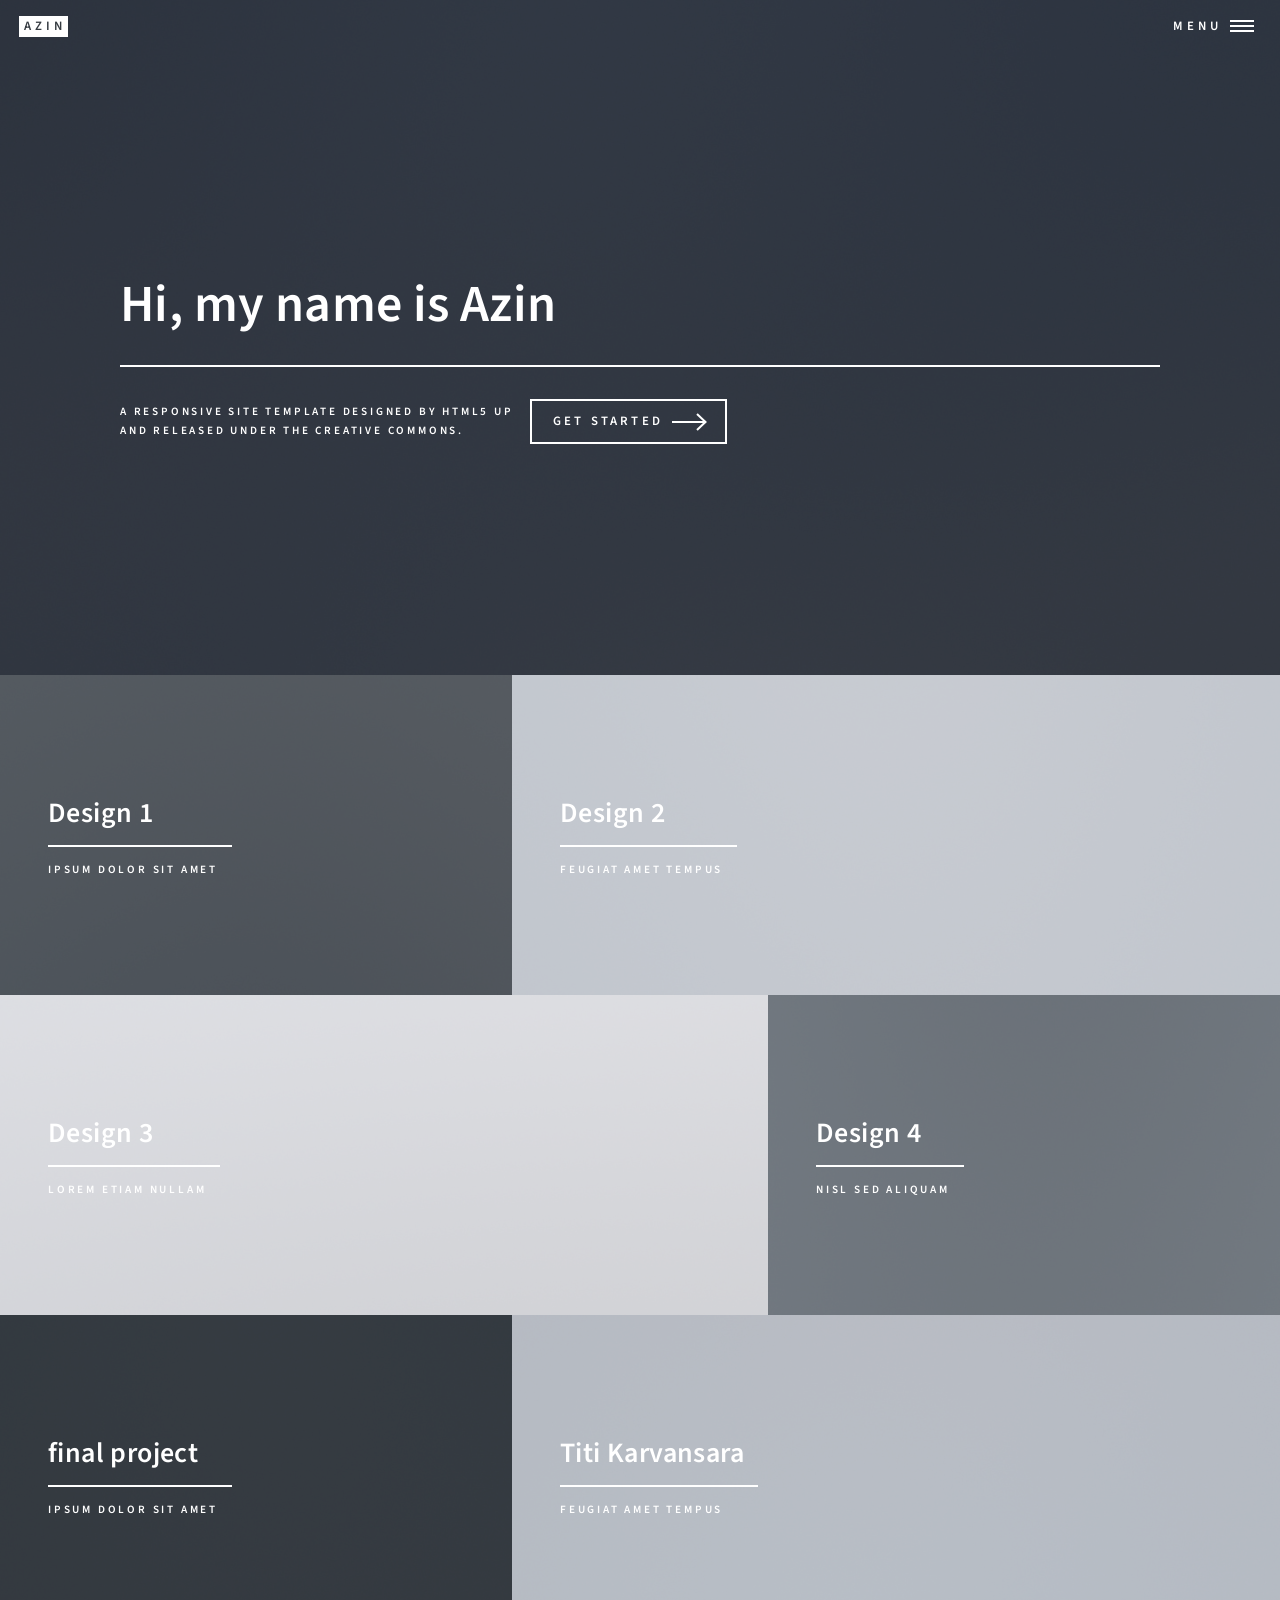
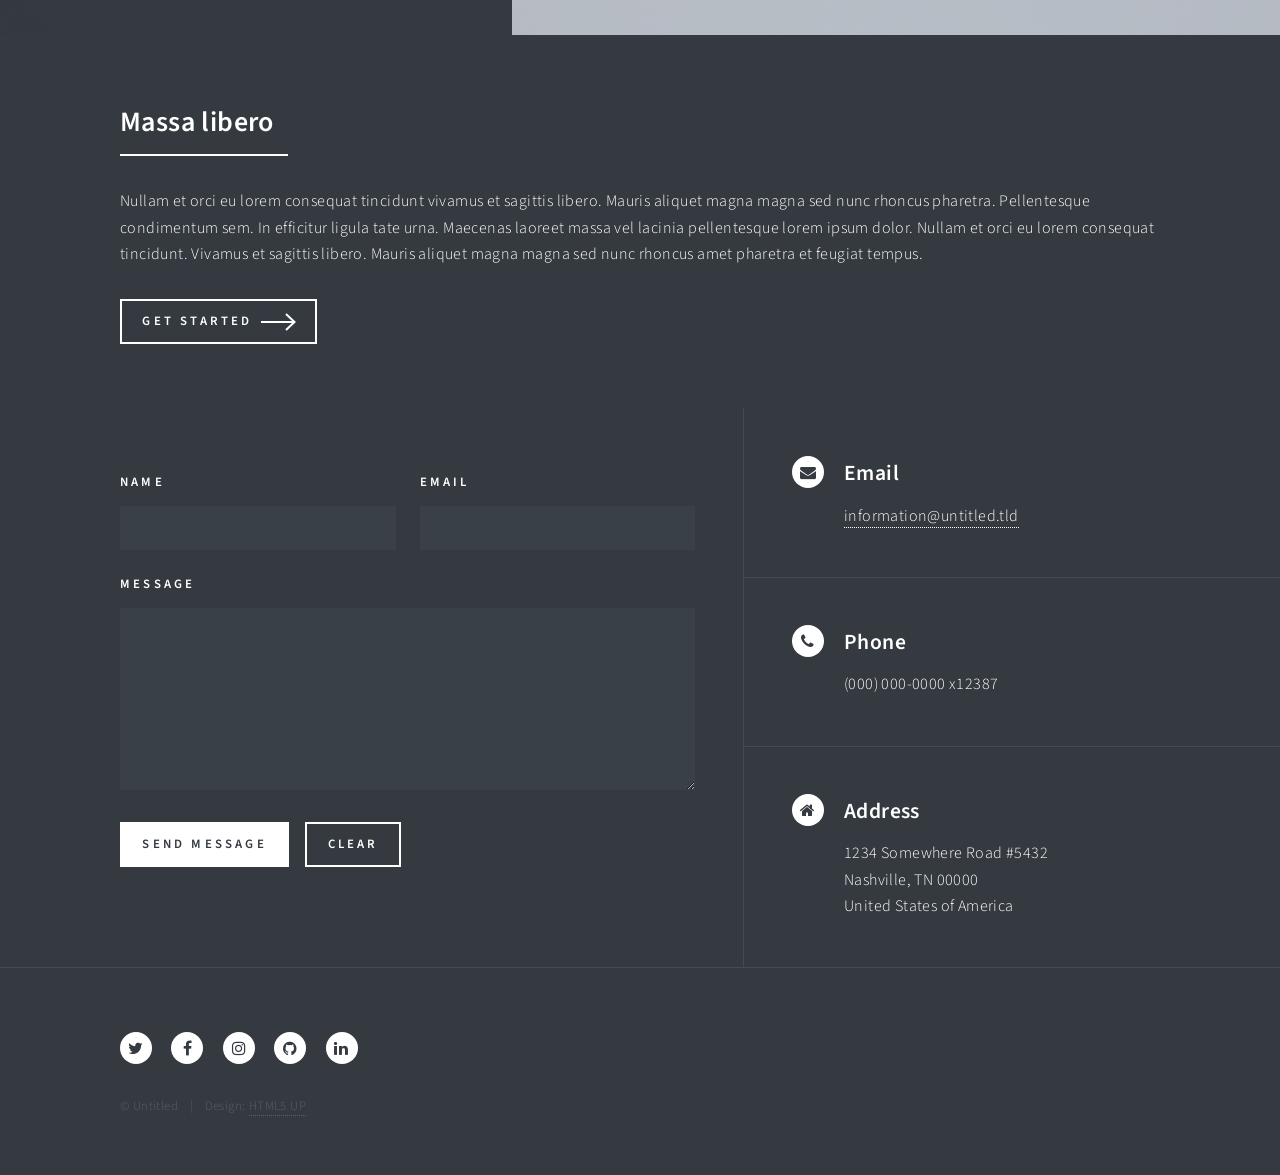
==== commit 837fad53: "Update index.html" ====
--- a/index.html
+++ b/index.html
@@ -6,7 +6,7 @@
 -->
 <html>
 	<head>
-		<title>Azin Kamangar</title>
+		<title>Azin</title>
 		<meta charset="utf-8" />
 		<meta name="viewport" content="width=device-width, initial-scale=1, user-scalable=no" />
 		<link rel="stylesheet" href="assets/css/main.css" />
@@ -19,7 +19,7 @@
 
 				<!-- Header -->
 					<header id="header" class="alt">
-						<a href="index.html" class="logo"><strong>Azin Kamangar</strong> <span>Architecture</span></a>
+						<a href="index.html" class="logo"><strong>Azin</strong></a>
 						<nav>
 							<a href="#menu">Menu</a>
 						</nav>
@@ -29,9 +29,9 @@
 					<nav id="menu">
 						<ul class="links">
 							<li><a href="index.html">Home</a></li>
-							<li><a href="landing.html">Landing</a></li>
-							<li><a href="generic.html">Generic</a></li>
-							<li><a href="elements.html">Elements</a></li>
+							<li><a href="academic-projects.html">Academic Projects</a></li>
+							<li><a href="sketches.html">Sketches</a></li>
+							<li><a href="photographies.html">Photographies</a></li>
 						</ul>
 						<ul class="actions stacked">
 							<li><a href="#" class="button primary fit">Get Started</a></li>
@@ -43,11 +43,11 @@
 					<section id="banner" class="major">
 						<div class="inner">
 							<header class="major">
-								<h1>Hi, my name is Azin Kamangar</h1>
+								<h1>Hi, my name is Azin</h1>
 							</header>
 							<div class="content">
-								<p>A Bachelor of Architecture graduate from Pars University of Architecture and Art. My work centers on contextual architecture, narrative architecture, and the philosophy of place-making, with a deep commitment to honoring the spirit and quality of place. Through my designs, I strive to create harmonious connections between humans, nature, and architecture, crafting meaningful and enduring spaces. Explore my portfolio to see how I bring these principles to life in every project.<br />
-								I am currently involved in mentoring architecture students at Pars University, assisting in the Architectural Design 2 course. The course challenges students to design an art school inspired by contextual architecture, fostering a sense of place attachment, vitality, and the spirit of place. In parallel, I’ve embarked on an exciting journey by registering for an international architectural competition. Additionally, I am working on conceptualizing a tourism village near Tehran, blending cultural richness with innovative design.</p>
+								<p>A responsive site template designed by HTML5 UP<br />
+								and released under the Creative Commons.</p>
 								<ul class="actions">
 									<li><a href="#one" class="button next scrolly">Get Started</a></li>
 								</ul>
@@ -65,7 +65,7 @@
 										<img src="images/pic01.jpg" alt="" />
 									</span>
 									<header class="major">
-										<h3><a href="landing.html" class="link">Aliquam</a></h3>
+										<h3><a href="academic-projects.html" class="link">Design 1</a></h3>
 										<p>Ipsum dolor sit amet</p>
 									</header>
 								</article>
@@ -74,7 +74,7 @@
 										<img src="images/pic02.jpg" alt="" />
 									</span>
 									<header class="major">
-										<h3><a href="landing.html" class="link">Tempus</a></h3>
+										<h3><a href="academic-projects.html" class="link">Design 2</a></h3>
 										<p>feugiat amet tempus</p>
 									</header>
 								</article>
@@ -83,7 +83,7 @@
 										<img src="images/pic03.jpg" alt="" />
 									</span>
 									<header class="major">
-										<h3><a href="landing.html" class="link">Magna</a></h3>
+										<h3><a href="academic-projects.html" class="link">Design 3</a></h3>
 										<p>Lorem etiam nullam</p>
 									</header>
 								</article>
@@ -92,7 +92,7 @@
 										<img src="images/pic04.jpg" alt="" />
 									</span>
 									<header class="major">
-										<h3><a href="landing.html" class="link">Ipsum</a></h3>
+										<h3><a href="academic-projects.html" class="link">Design 4</a></h3>
 										<p>Nisl sed aliquam</p>
 									</header>
 								</article>
@@ -101,7 +101,7 @@
 										<img src="images/pic05.jpg" alt="" />
 									</span>
 									<header class="major">
-										<h3><a href="landing.html" class="link">Consequat</a></h3>
+										<h3><a href="academic-projects.html" class="link">final project</a></h3>
 										<p>Ipsum dolor sit amet</p>
 									</header>
 								</article>
@@ -110,13 +110,13 @@
 										<img src="images/pic06.jpg" alt="" />
 									</span>
 									<header class="major">
-										<h3><a href="landing.html" class="link">Etiam</a></h3>
+										<h3><a href="academic-projects.html" class="link">Titi Karvansara</a></h3>
 										<p>Feugiat amet tempus</p>
 									</header>
 								</article>
 							</section>
 
-						<!-- 
+						<!-- Two -->
 							<section id="two">
 								<div class="inner">
 									<header class="major">
@@ -124,13 +124,12 @@
 									</header>
 									<p>Nullam et orci eu lorem consequat tincidunt vivamus et sagittis libero. Mauris aliquet magna magna sed nunc rhoncus pharetra. Pellentesque condimentum sem. In efficitur ligula tate urna. Maecenas laoreet massa vel lacinia pellentesque lorem ipsum dolor. Nullam et orci eu lorem consequat tincidunt. Vivamus et sagittis libero. Mauris aliquet magna magna sed nunc rhoncus amet pharetra et feugiat tempus.</p>
 									<ul class="actions">
-										<li><a href="landing.html" class="button next">Get Started</a></li>
+										<li><a href="academic-projects.html" class="button next">Get Started</a></li>
 									</ul>
 								</div>
 							</section>
 
 					</div>
-						-->
 
 				<!-- Contact -->
 					<section id="contact">
@@ -162,17 +161,16 @@
 									<div class="contact-method">
 										<span class="icon alt fa-envelope"></span>
 										<h3>Email</h3>
-										<a href="#">azinmohammadikamangar@gmail.com</a>
+										<a href="#">information@untitled.tld</a>
 									</div>
 								</section>
 								<section>
 									<div class="contact-method">
 										<span class="icon alt fa-phone"></span>
 										<h3>Phone</h3>
-										<span>(+98) 9120000000</span>
+										<span>(000) 000-0000 x12387</span>
 									</div>
 								</section>
-								<!--
 								<section>
 									<div class="contact-method">
 										<span class="icon alt fa-home"></span>
@@ -181,7 +179,6 @@
 										Nashville, TN 00000<br />
 										United States of America</span>
 									</div>
-								-->
 								</section>
 							</section>
 						</div>
@@ -189,8 +186,6 @@
 
 				<!-- Footer -->
 					<footer id="footer">
-						<!--
-
 						<div class="inner">
 							<ul class="icons">
 								<li><a href="#" class="icon alt fa-twitter"><span class="label">Twitter</span></a></li>
@@ -199,10 +194,8 @@
 								<li><a href="#" class="icon alt fa-github"><span class="label">GitHub</span></a></li>
 								<li><a href="#" class="icon alt fa-linkedin"><span class="label">LinkedIn</span></a></li>
 							</ul>
-						-->
-
 							<ul class="copyright">
-								<li>&copy; Untitled</li><li>Design: <a href="mailto:kimiasaberitavakoli@gmial.com">CHIMICH</a></li>
+								<li>&copy; Untitled</li><li>Design: <a href="https://html5up.net">HTML5 UP</a></li>
 							</ul>
 						</div>
 					</footer>
--- a/assets/css/main.css
+++ b/assets/css/main.css
@@ -99,7 +99,7 @@
 	}
 
 	body {
-		background: #212529;
+		background: #343A40;
 	}
 
 		body.is-preload *, body.is-preload *:before, body.is-preload *:after {
@@ -1957,7 +1957,7 @@
 
 		select option {
 			color: #ffffff;
-			background: #212529;
+			background: #343A40;
 		}
 
 		select:focus::-ms-value {
@@ -2038,7 +2038,7 @@
 			background: #ffffff;
 			border-color: #9bf1ff;
 			content: '\f00c';
-			color: #212529;
+			color: #343A40;
 		}
 
 		input[type="checkbox"]:focus + label:before,
@@ -2114,7 +2114,7 @@
 		.icon.alt:before {
 			background-color: #ffffff;
 			border-radius: 100%;
-			color: #212529;
+			color: #343A40;
 			display: inline-block;
 			height: 2em;
 			line-height: 2em;
@@ -2377,12 +2377,12 @@
 
 				ul.pagination li > .page.active {
 					background-color: #ffffff;
-					color: #212529;
+					color: #343A40;
 				}
 
 					ul.pagination li > .page.active:hover {
 						background-color: #9bf1ff;
-						color: #212529 !important;
+						color: #343A40 !important;
 					}
 
 					ul.pagination li > .page.active:active {
@@ -2652,7 +2652,7 @@
 		.button.primary {
 			background-color: #ffffff;
 			box-shadow: none;
-			color: #212529;
+			color: #343A40;
 		}
 
 			input[type="submit"].primary:hover, input[type="submit"].primary:active,
@@ -2665,7 +2665,7 @@
 			.button.primary:hover,
 			.button.primary:active {
 				background-color: #9bf1ff;
-				color: #212529 !important;
+				color: #343A40 !important;
 			}
 
 			input[type="submit"].primary:active,
@@ -3093,7 +3093,7 @@
 		display: -webkit-flex;
 		display: -ms-flex;
 		display: flex;
-		background-color: #2a2f4a;
+		background-color: #343A40;
 		box-shadow: 0 0 0.25em 0 rgba(0, 0, 0, 0.15);
 		cursor: default;
 		font-weight: 600;
@@ -3124,7 +3124,7 @@
 				-ms-transition: background-color 0.2s ease-in-out, color 0.2s ease-in-out;
 				transition: background-color 0.2s ease-in-out, color 0.2s ease-in-out;
 				background-color: #ffffff;
-				color: #212529;
+				color: #343A40;
 				display: inline-block;
 				line-height: 1.65em;
 				margin-right: 0.325em;
@@ -3389,7 +3389,7 @@
 			-ms-transition-delay: 0.75s;
 			transition-delay: 0.75s;
 			pointer-events: none;
-			background-color: #212529;
+			background-color: #343A40;
 			content: '';
 			display: block;
 			height: 100%;
@@ -3568,7 +3568,7 @@
 /* Main */
 
 	#main {
-		background-color: #2a2f4a;
+		background-color: #343A40;
 	}
 
 		#main > * {
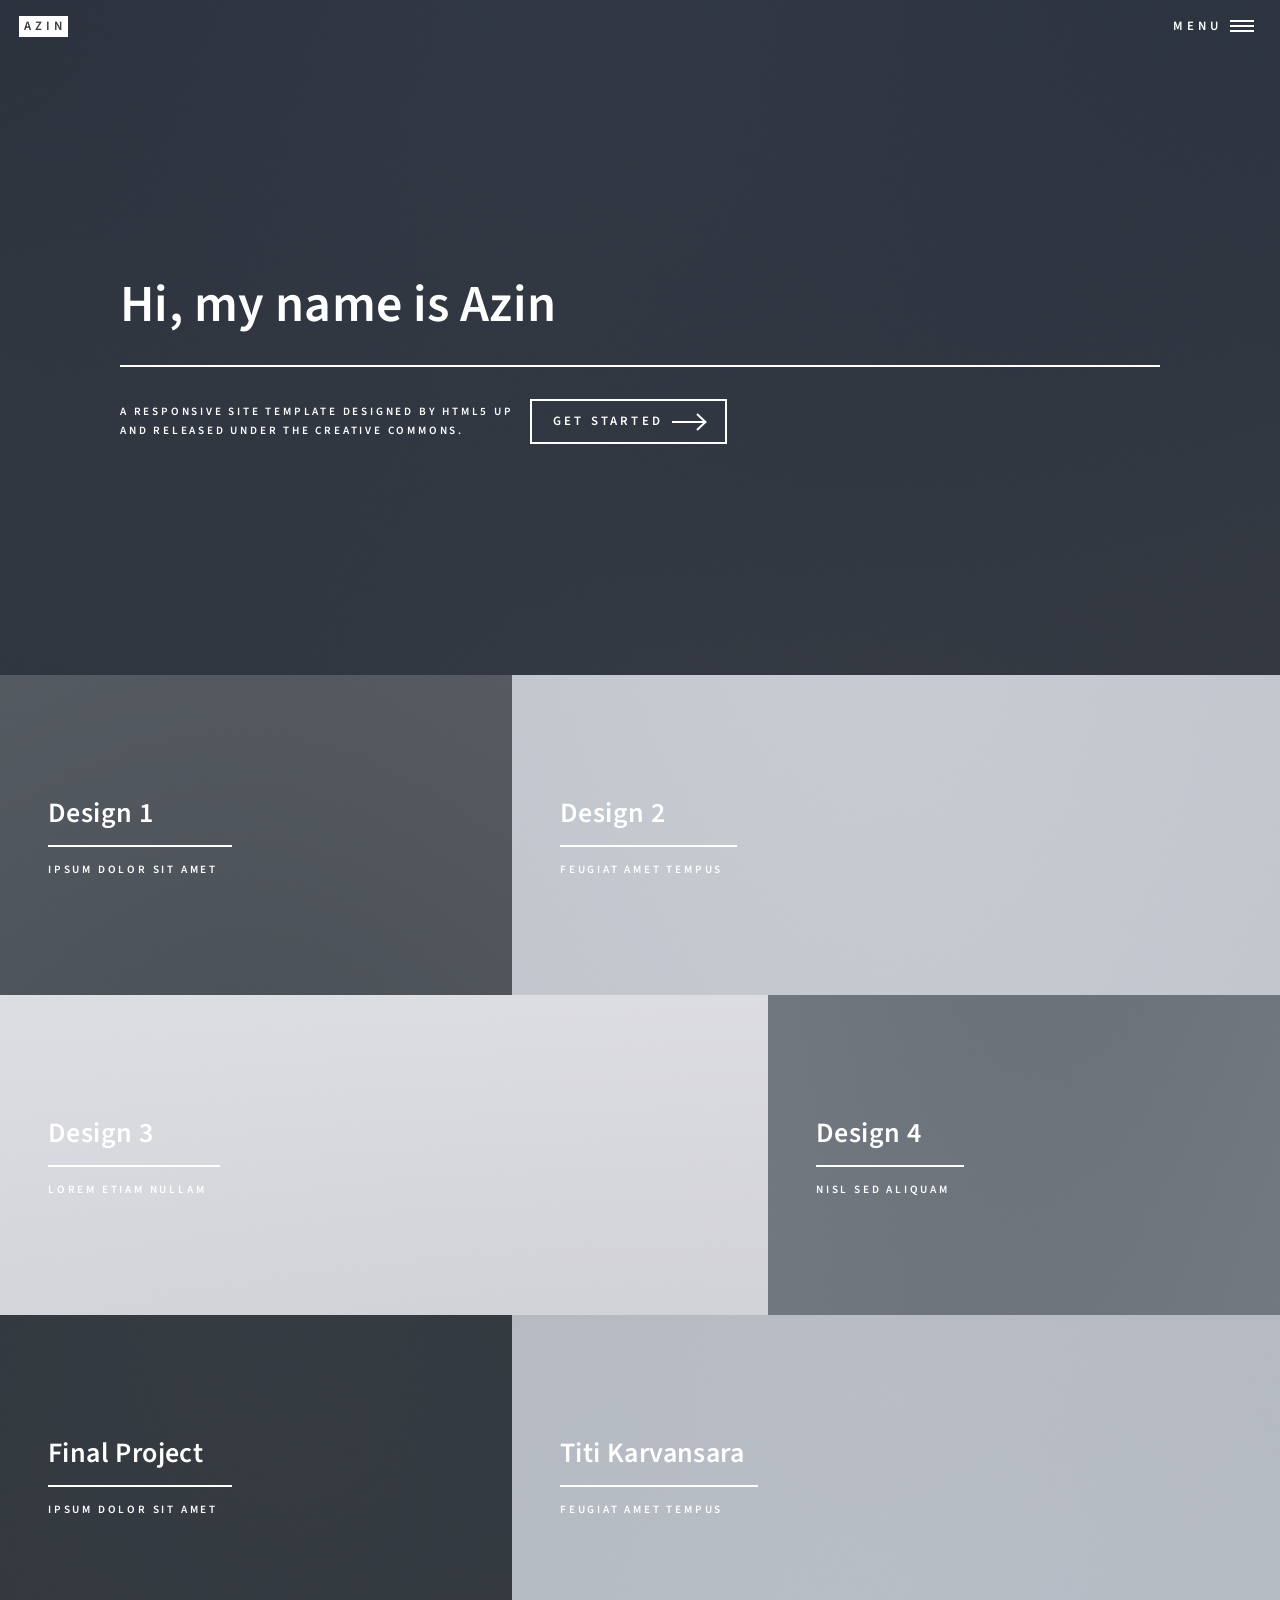
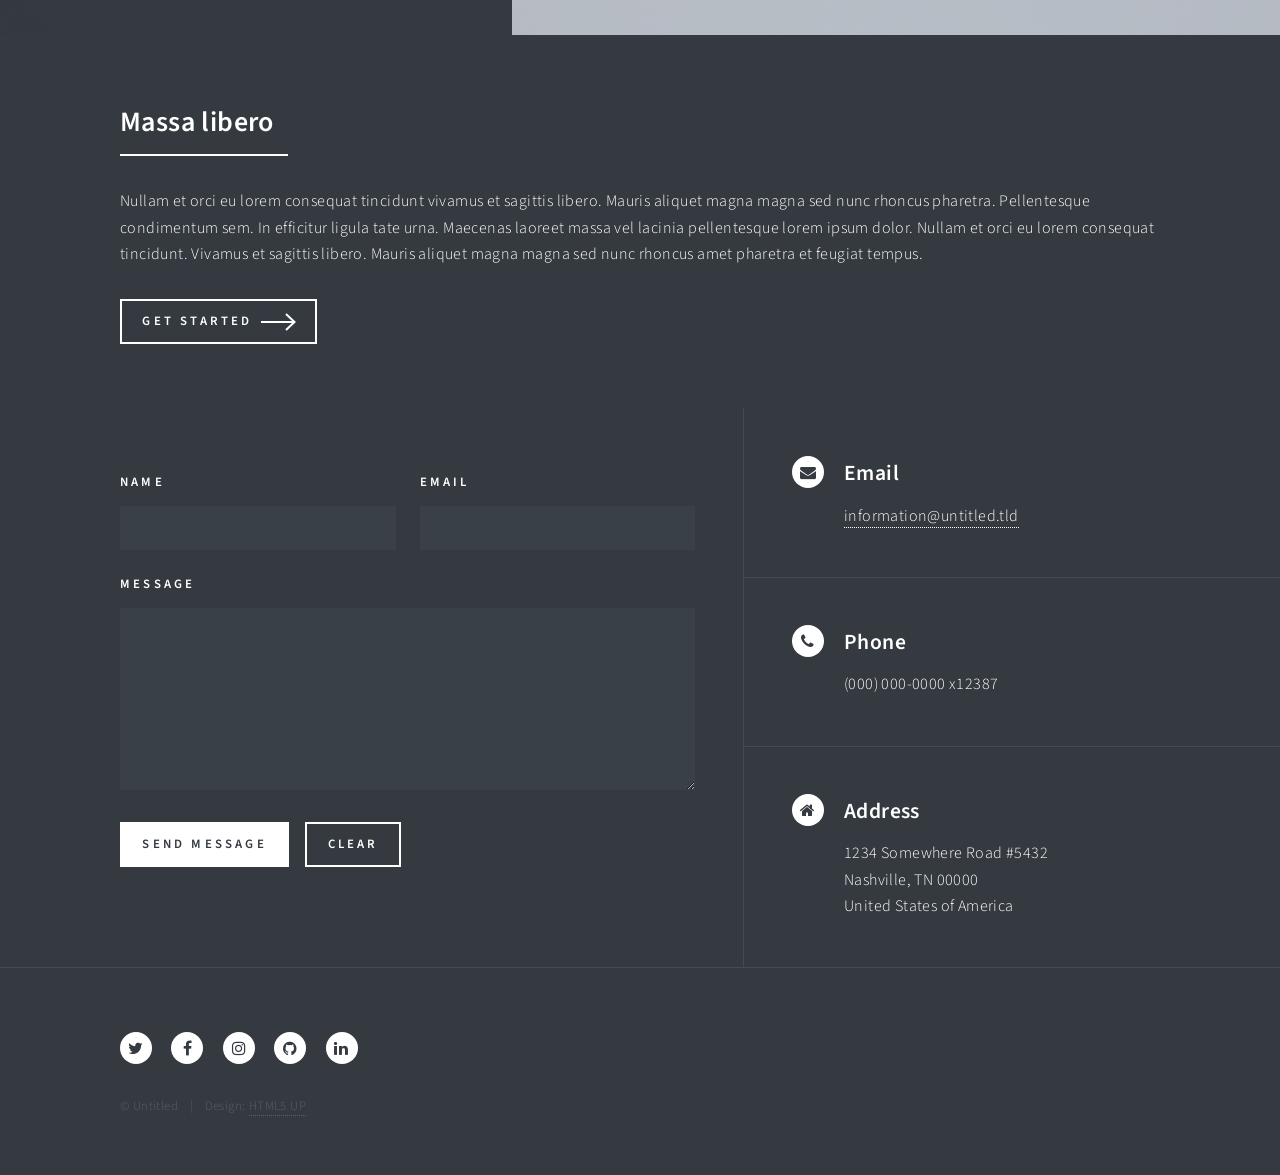
==== commit 3106e995: "Update index.html" ====
--- a/index.html
+++ b/index.html
@@ -1,215 +1,215 @@
-<!DOCTYPE HTML>
-<!--
-	Forty by HTML5 UP
-	html5up.net | @ajlkn
-	Free for personal and commercial use under the CCA 3.0 license (html5up.net/license)
--->
-<html>
-	<head>
-		<title>Azin</title>
-		<meta charset="utf-8" />
-		<meta name="viewport" content="width=device-width, initial-scale=1, user-scalable=no" />
-		<link rel="stylesheet" href="assets/css/main.css" />
-		<noscript><link rel="stylesheet" href="assets/css/noscript.css" /></noscript>
-	</head>
-	<body class="is-preload">
-
-		<!-- Wrapper -->
-			<div id="wrapper">
-
-				<!-- Header -->
-					<header id="header" class="alt">
-						<a href="index.html" class="logo"><strong>Azin</strong></a>
-						<nav>
-							<a href="#menu">Menu</a>
-						</nav>
-					</header>
-
-				<!-- Menu -->
-					<nav id="menu">
-						<ul class="links">
-							<li><a href="index.html">Home</a></li>
-							<li><a href="academic-projects.html">Academic Projects</a></li>
-							<li><a href="sketches.html">Sketches</a></li>
-							<li><a href="photographies.html">Photographies</a></li>
-						</ul>
-						<ul class="actions stacked">
-							<li><a href="#" class="button primary fit">Get Started</a></li>
-							<li><a href="#" class="button fit">Log In</a></li>
-						</ul>
-					</nav>
-
-				<!-- Banner -->
-					<section id="banner" class="major">
-						<div class="inner">
-							<header class="major">
-								<h1>Hi, my name is Azin</h1>
-							</header>
-							<div class="content">
-								<p>A responsive site template designed by HTML5 UP<br />
-								and released under the Creative Commons.</p>
-								<ul class="actions">
-									<li><a href="#one" class="button next scrolly">Get Started</a></li>
-								</ul>
-							</div>
-						</div>
-					</section>
-
-				<!-- Main -->
-					<div id="main">
-
-						<!-- One -->
-							<section id="one" class="tiles">
-								<article>
-									<span class="image">
-										<img src="images/pic01.jpg" alt="" />
-									</span>
-									<header class="major">
-										<h3><a href="academic-projects.html" class="link">Design 1</a></h3>
-										<p>Ipsum dolor sit amet</p>
-									</header>
-								</article>
-								<article>
-									<span class="image">
-										<img src="images/pic02.jpg" alt="" />
-									</span>
-									<header class="major">
-										<h3><a href="academic-projects.html" class="link">Design 2</a></h3>
-										<p>feugiat amet tempus</p>
-									</header>
-								</article>
-								<article>
-									<span class="image">
-										<img src="images/pic03.jpg" alt="" />
-									</span>
-									<header class="major">
-										<h3><a href="academic-projects.html" class="link">Design 3</a></h3>
-										<p>Lorem etiam nullam</p>
-									</header>
-								</article>
-								<article>
-									<span class="image">
-										<img src="images/pic04.jpg" alt="" />
-									</span>
-									<header class="major">
-										<h3><a href="academic-projects.html" class="link">Design 4</a></h3>
-										<p>Nisl sed aliquam</p>
-									</header>
-								</article>
-								<article>
-									<span class="image">
-										<img src="images/pic05.jpg" alt="" />
-									</span>
-									<header class="major">
-										<h3><a href="academic-projects.html" class="link">final project</a></h3>
-										<p>Ipsum dolor sit amet</p>
-									</header>
-								</article>
-								<article>
-									<span class="image">
-										<img src="images/pic06.jpg" alt="" />
-									</span>
-									<header class="major">
-										<h3><a href="academic-projects.html" class="link">Titi Karvansara</a></h3>
-										<p>Feugiat amet tempus</p>
-									</header>
-								</article>
-							</section>
-
-						<!-- Two -->
-							<section id="two">
-								<div class="inner">
-									<header class="major">
-										<h2>Massa libero</h2>
-									</header>
-									<p>Nullam et orci eu lorem consequat tincidunt vivamus et sagittis libero. Mauris aliquet magna magna sed nunc rhoncus pharetra. Pellentesque condimentum sem. In efficitur ligula tate urna. Maecenas laoreet massa vel lacinia pellentesque lorem ipsum dolor. Nullam et orci eu lorem consequat tincidunt. Vivamus et sagittis libero. Mauris aliquet magna magna sed nunc rhoncus amet pharetra et feugiat tempus.</p>
-									<ul class="actions">
-										<li><a href="academic-projects.html" class="button next">Get Started</a></li>
-									</ul>
-								</div>
-							</section>
-
-					</div>
-
-				<!-- Contact -->
-					<section id="contact">
-						<div class="inner">
-							<section>
-								<form method="post" action="#">
-									<div class="fields">
-										<div class="field half">
-											<label for="name">Name</label>
-											<input type="text" name="name" id="name" />
-										</div>
-										<div class="field half">
-											<label for="email">Email</label>
-											<input type="text" name="email" id="email" />
-										</div>
-										<div class="field">
-											<label for="message">Message</label>
-											<textarea name="message" id="message" rows="6"></textarea>
-										</div>
-									</div>
-									<ul class="actions">
-										<li><input type="submit" value="Send Message" class="primary" /></li>
-										<li><input type="reset" value="Clear" /></li>
-									</ul>
-								</form>
-							</section>
-							<section class="split">
-								<section>
-									<div class="contact-method">
-										<span class="icon alt fa-envelope"></span>
-										<h3>Email</h3>
-										<a href="#">information@untitled.tld</a>
-									</div>
-								</section>
-								<section>
-									<div class="contact-method">
-										<span class="icon alt fa-phone"></span>
-										<h3>Phone</h3>
-										<span>(000) 000-0000 x12387</span>
-									</div>
-								</section>
-								<section>
-									<div class="contact-method">
-										<span class="icon alt fa-home"></span>
-										<h3>Address</h3>
-										<span>1234 Somewhere Road #5432<br />
-										Nashville, TN 00000<br />
-										United States of America</span>
-									</div>
-								</section>
-							</section>
-						</div>
-					</section>
-
-				<!-- Footer -->
-					<footer id="footer">
-						<div class="inner">
-							<ul class="icons">
-								<li><a href="#" class="icon alt fa-twitter"><span class="label">Twitter</span></a></li>
-								<li><a href="#" class="icon alt fa-facebook"><span class="label">Facebook</span></a></li>
-								<li><a href="#" class="icon alt fa-instagram"><span class="label">Instagram</span></a></li>
-								<li><a href="#" class="icon alt fa-github"><span class="label">GitHub</span></a></li>
-								<li><a href="#" class="icon alt fa-linkedin"><span class="label">LinkedIn</span></a></li>
-							</ul>
-							<ul class="copyright">
-								<li>&copy; Untitled</li><li>Design: <a href="https://html5up.net">HTML5 UP</a></li>
-							</ul>
-						</div>
-					</footer>
-
-			</div>
-
-		<!-- Scripts -->
-			<script src="assets/js/jquery.min.js"></script>
-			<script src="assets/js/jquery.scrolly.min.js"></script>
-			<script src="assets/js/jquery.scrollex.min.js"></script>
-			<script src="assets/js/browser.min.js"></script>
-			<script src="assets/js/breakpoints.min.js"></script>
-			<script src="assets/js/util.js"></script>
-			<script src="assets/js/main.js"></script>
-
-	</body>
-</html>
+<!DOCTYPE HTML>
+<!--
+	Forty by HTML5 UP
+	html5up.net | @ajlkn
+	Free for personal and commercial use under the CCA 3.0 license (html5up.net/license)
+-->
+<html>
+	<head>
+		<title>Azin</title>
+		<meta charset="utf-8" />
+		<meta name="viewport" content="width=device-width, initial-scale=1, user-scalable=no" />
+		<link rel="stylesheet" href="assets/css/main.css" />
+		<noscript><link rel="stylesheet" href="assets/css/noscript.css" /></noscript>
+	</head>
+	<body class="is-preload">
+
+		<!-- Wrapper -->
+			<div id="wrapper">
+
+				<!-- Header -->
+					<header id="header" class="alt">
+						<a href="index.html" class="logo"><strong>Azin</strong></a>
+						<nav>
+							<a href="#menu">Menu</a>
+						</nav>
+					</header>
+
+				<!-- Menu -->
+					<nav id="menu">
+						<ul class="links">
+							<li><a href="index.html">Home</a></li>
+							<li><a href="academic-projects.html">Acadeic Album</a></li>
+							<li><a href="sketches.html">Sketches</a></li>
+							<li><a href="photographies.html">Photographies</a></li>
+						</ul>
+						<ul class="actions stacked">
+							<li><a href="#" class="button primary fit">Get Started</a></li>
+							<li><a href="#" class="button fit">Log In</a></li>
+						</ul>
+					</nav>
+
+				<!-- Banner -->
+					<section id="banner" class="major">
+						<div class="inner">
+							<header class="major">
+								<h1>Hi, my name is Azin</h1>
+							</header>
+							<div class="content">
+								<p>A responsive site template designed by HTML5 UP<br />
+								and released under the Creative Commons.</p>
+								<ul class="actions">
+									<li><a href="#one" class="button next scrolly">Get Started</a></li>
+								</ul>
+							</div>
+						</div>
+					</section>
+
+				<!-- Main -->
+					<div id="main">
+
+						<!-- One -->
+							<section id="one" class="tiles">
+								<article>
+									<span class="image">
+										<img src="images/pic01.jpg" alt="" />
+									</span>
+									<header class="major">
+										<h3><a href="academic-projects.html" class="link">Design 1</a></h3>
+										<p>Ipsum dolor sit amet</p>
+									</header>
+								</article>
+								<article>
+									<span class="image">
+										<img src="images/pic02.jpg" alt="" />
+									</span>
+									<header class="major">
+										<h3><a href="academic-projects.html" class="link">Design 2</a></h3>
+										<p>feugiat amet tempus</p>
+									</header>
+								</article>
+								<article>
+									<span class="image">
+										<img src="images/pic03.jpg" alt="" />
+									</span>
+									<header class="major">
+										<h3><a href="academic-projects.html" class="link">Design 3</a></h3>
+										<p>Lorem etiam nullam</p>
+									</header>
+								</article>
+								<article>
+									<span class="image">
+										<img src="images/pic04.jpg" alt="" />
+									</span>
+									<header class="major">
+										<h3><a href="academic-projects.html" class="link">Design 4</a></h3>
+										<p>Nisl sed aliquam</p>
+									</header>
+								</article>
+								<article>
+									<span class="image">
+										<img src="images/pic05.jpg" alt="" />
+									</span>
+									<header class="major">
+										<h3><a href="academic-projects.html" class="link">Final Project</a></h3>
+										<p>Ipsum dolor sit amet</p>
+									</header>
+								</article>
+								<article>
+									<span class="image">
+										<img src="images/pic06.jpg" alt="" />
+									</span>
+									<header class="major">
+										<h3><a href="academic-projects.html" class="link">Titi Karvansara</a></h3>
+										<p>Feugiat amet tempus</p>
+									</header>
+								</article>
+							</section>
+
+						<!-- Two -->
+							<section id="two">
+								<div class="inner">
+									<header class="major">
+										<h2>Massa libero</h2>
+									</header>
+									<p>Nullam et orci eu lorem consequat tincidunt vivamus et sagittis libero. Mauris aliquet magna magna sed nunc rhoncus pharetra. Pellentesque condimentum sem. In efficitur ligula tate urna. Maecenas laoreet massa vel lacinia pellentesque lorem ipsum dolor. Nullam et orci eu lorem consequat tincidunt. Vivamus et sagittis libero. Mauris aliquet magna magna sed nunc rhoncus amet pharetra et feugiat tempus.</p>
+									<ul class="actions">
+										<li><a href="academic-projects.html" class="button next">Get Started</a></li>
+									</ul>
+								</div>
+							</section>
+
+					</div>
+
+				<!-- Contact -->
+					<section id="contact">
+						<div class="inner">
+							<section>
+								<form method="post" action="#">
+									<div class="fields">
+										<div class="field half">
+											<label for="name">Name</label>
+											<input type="text" name="name" id="name" />
+										</div>
+										<div class="field half">
+											<label for="email">Email</label>
+											<input type="text" name="email" id="email" />
+										</div>
+										<div class="field">
+											<label for="message">Message</label>
+											<textarea name="message" id="message" rows="6"></textarea>
+										</div>
+									</div>
+									<ul class="actions">
+										<li><input type="submit" value="Send Message" class="primary" /></li>
+										<li><input type="reset" value="Clear" /></li>
+									</ul>
+								</form>
+							</section>
+							<section class="split">
+								<section>
+									<div class="contact-method">
+										<span class="icon alt fa-envelope"></span>
+										<h3>Email</h3>
+										<a href="#">information@untitled.tld</a>
+									</div>
+								</section>
+								<section>
+									<div class="contact-method">
+										<span class="icon alt fa-phone"></span>
+										<h3>Phone</h3>
+										<span>(000) 000-0000 x12387</span>
+									</div>
+								</section>
+								<section>
+									<div class="contact-method">
+										<span class="icon alt fa-home"></span>
+										<h3>Address</h3>
+										<span>1234 Somewhere Road #5432<br />
+										Nashville, TN 00000<br />
+										United States of America</span>
+									</div>
+								</section>
+							</section>
+						</div>
+					</section>
+
+				<!-- Footer -->
+					<footer id="footer">
+						<div class="inner">
+							<ul class="icons">
+								<li><a href="#" class="icon alt fa-twitter"><span class="label">Twitter</span></a></li>
+								<li><a href="#" class="icon alt fa-facebook"><span class="label">Facebook</span></a></li>
+								<li><a href="#" class="icon alt fa-instagram"><span class="label">Instagram</span></a></li>
+								<li><a href="#" class="icon alt fa-github"><span class="label">GitHub</span></a></li>
+								<li><a href="#" class="icon alt fa-linkedin"><span class="label">LinkedIn</span></a></li>
+							</ul>
+							<ul class="copyright">
+								<li>&copy; Untitled</li><li>Design: <a href="https://html5up.net">HTML5 UP</a></li>
+							</ul>
+						</div>
+					</footer>
+
+			</div>
+
+		<!-- Scripts -->
+			<script src="assets/js/jquery.min.js"></script>
+			<script src="assets/js/jquery.scrolly.min.js"></script>
+			<script src="assets/js/jquery.scrollex.min.js"></script>
+			<script src="assets/js/browser.min.js"></script>
+			<script src="assets/js/breakpoints.min.js"></script>
+			<script src="assets/js/util.js"></script>
+			<script src="assets/js/main.js"></script>
+
+	</body>
+</html>
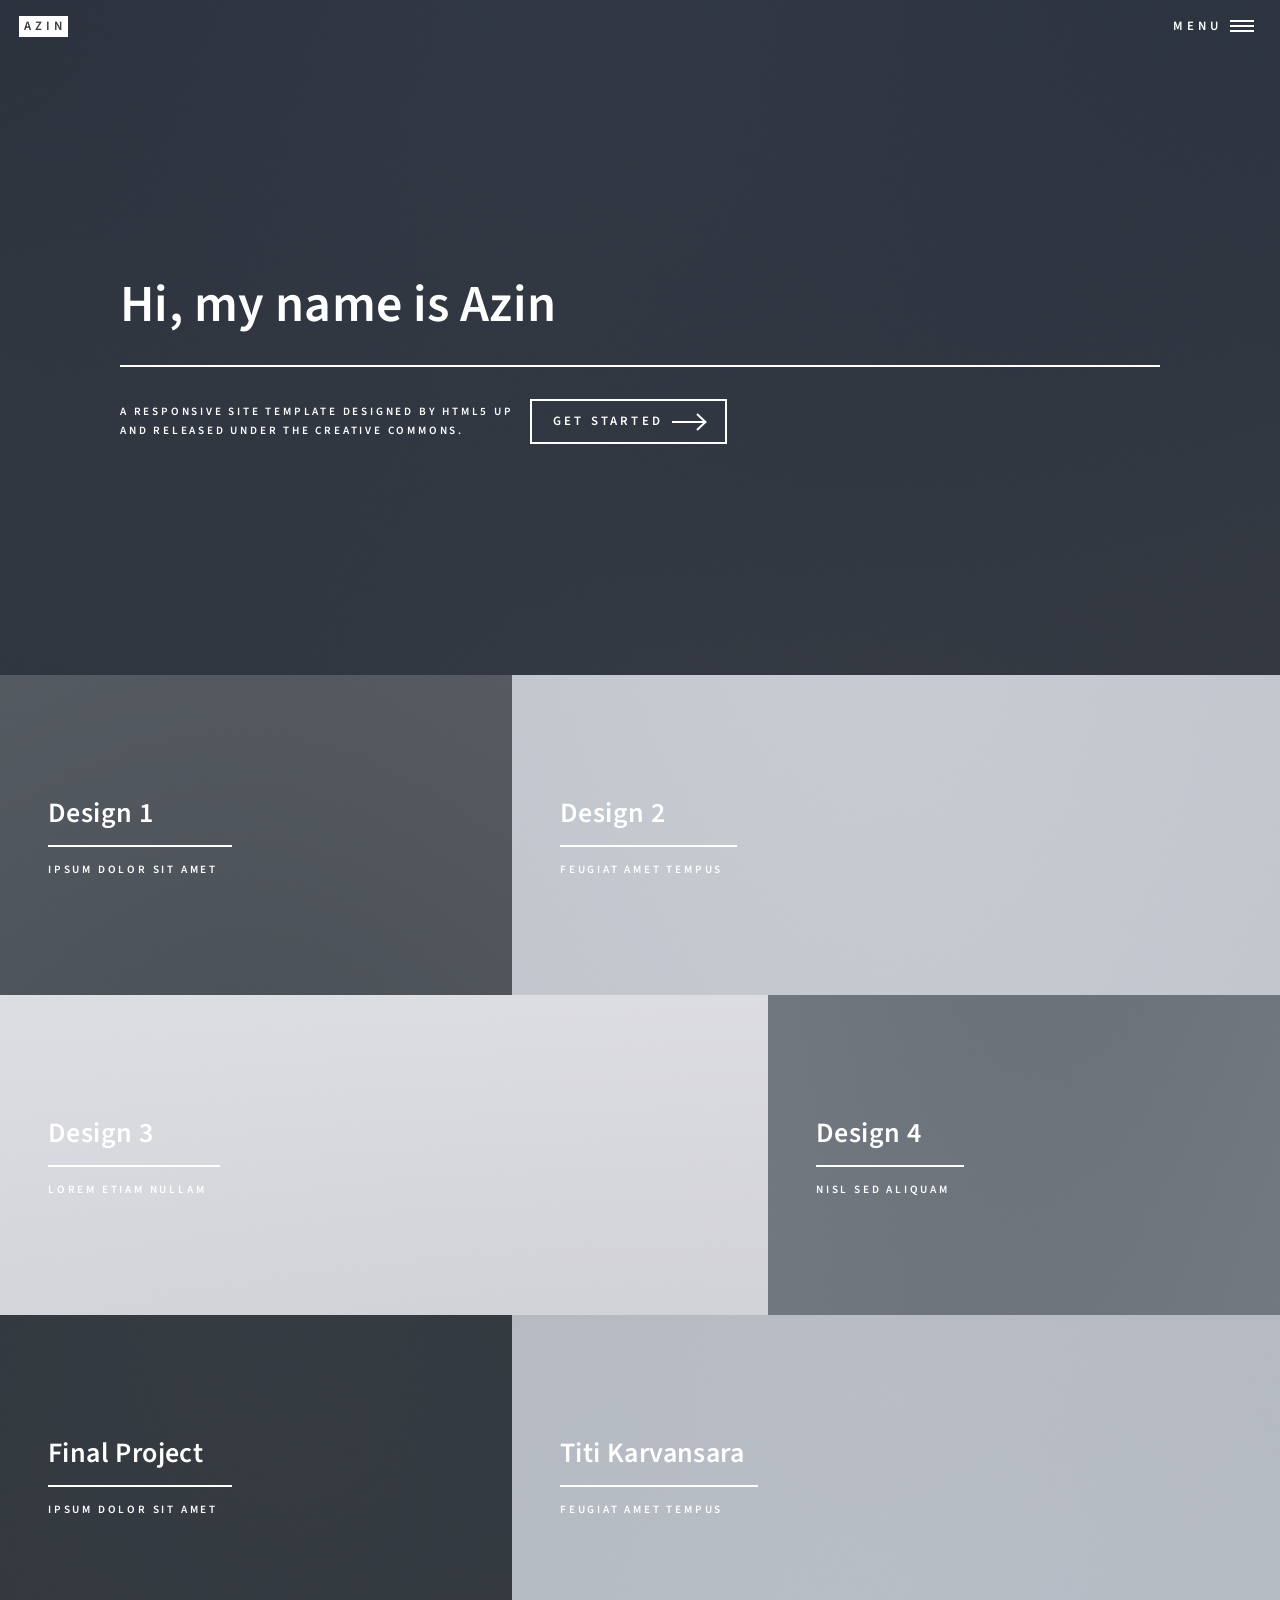
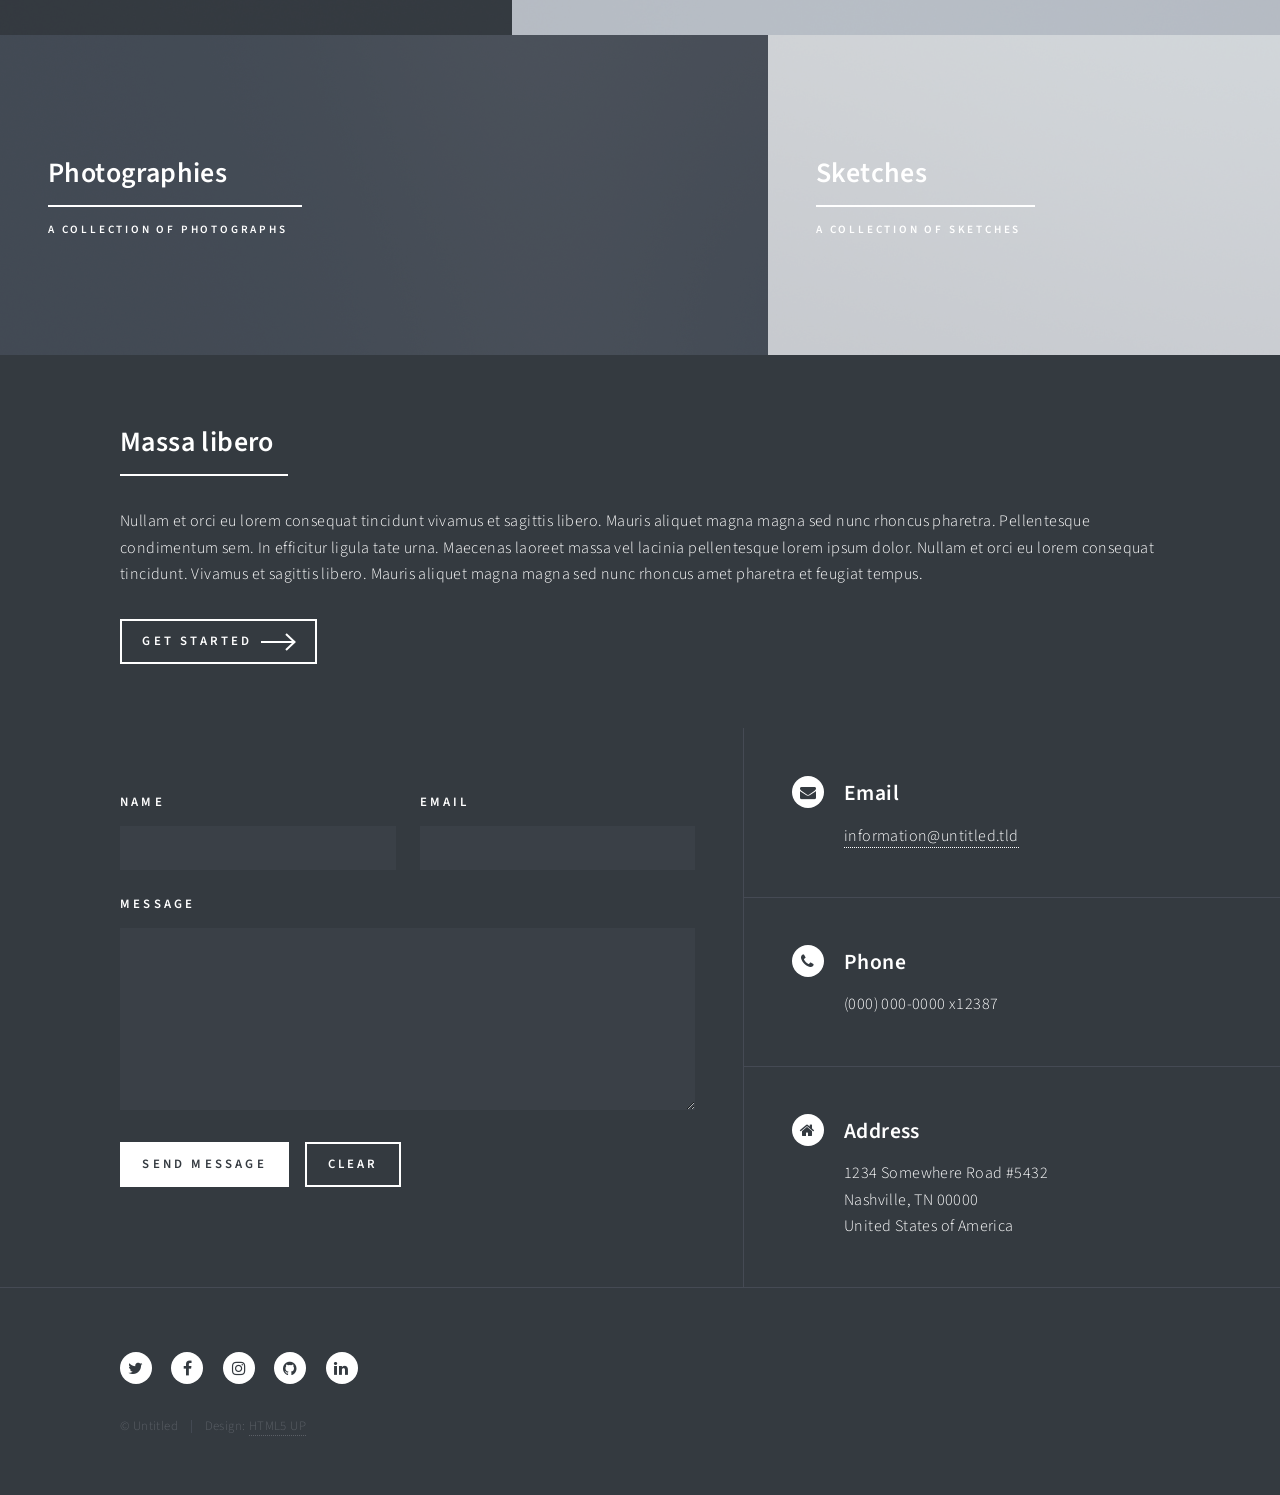
==== commit 21ac9ec5: "Update index.html" ====
--- a/index.html
+++ b/index.html
@@ -29,7 +29,7 @@
 					<nav id="menu">
 						<ul class="links">
 							<li><a href="index.html">Home</a></li>
-							<li><a href="academic-projects.html">Acadeic Album</a></li>
+							<li><a href="academic-album.html">Academic Album</a></li>
 							<li><a href="sketches.html">Sketches</a></li>
 							<li><a href="photographies.html">Photographies</a></li>
 						</ul>
@@ -65,7 +65,7 @@
 										<img src="images/pic01.jpg" alt="" />
 									</span>
 									<header class="major">
-										<h3><a href="academic-projects.html" class="link">Design 1</a></h3>
+										<h3><a href="academic-album.html" class="link">Design 1</a></h3>
 										<p>Ipsum dolor sit amet</p>
 									</header>
 								</article>
@@ -74,7 +74,7 @@
 										<img src="images/pic02.jpg" alt="" />
 									</span>
 									<header class="major">
-										<h3><a href="academic-projects.html" class="link">Design 2</a></h3>
+										<h3><a href="academic-album.html" class="link">Design 2</a></h3>
 										<p>feugiat amet tempus</p>
 									</header>
 								</article>
@@ -83,7 +83,7 @@
 										<img src="images/pic03.jpg" alt="" />
 									</span>
 									<header class="major">
-										<h3><a href="academic-projects.html" class="link">Design 3</a></h3>
+										<h3><a href="academic-album.html" class="link">Design 3</a></h3>
 										<p>Lorem etiam nullam</p>
 									</header>
 								</article>
@@ -92,7 +92,7 @@
 										<img src="images/pic04.jpg" alt="" />
 									</span>
 									<header class="major">
-										<h3><a href="academic-projects.html" class="link">Design 4</a></h3>
+										<h3><a href="academic-album.html" class="link">Design 4</a></h3>
 										<p>Nisl sed aliquam</p>
 									</header>
 								</article>
@@ -101,7 +101,7 @@
 										<img src="images/pic05.jpg" alt="" />
 									</span>
 									<header class="major">
-										<h3><a href="academic-projects.html" class="link">Final Project</a></h3>
+										<h3><a href="academic-album.html" class="link">Final Project</a></h3>
 										<p>Ipsum dolor sit amet</p>
 									</header>
 								</article>
@@ -110,8 +110,26 @@
 										<img src="images/pic06.jpg" alt="" />
 									</span>
 									<header class="major">
-										<h3><a href="academic-projects.html" class="link">Titi Karvansara</a></h3>
+										<h3><a href="academic-album.html" class="link">Titi Karvansara</a></h3>
 										<p>Feugiat amet tempus</p>
+									</header>
+								</article>
+								<article>
+									<span class="image">
+										<img src="images/pic07.jpg" alt="" />
+									</span>
+									<header class="major">
+										<h3><a href="photographies.html" class="link">Photographies</a></h3>
+										<p>A collection of photographs</p>
+									</header>
+								</article>
+								<article>
+									<span class="image">
+										<img src="images/pic08.jpg" alt="" />
+									</span>
+									<header class="major">
+										<h3><a href="sketches.html" class="link">Sketches</a></h3>
+										<p>A collection of sketches</p>
 									</header>
 								</article>
 							</section>
@@ -124,7 +142,7 @@
 									</header>
 									<p>Nullam et orci eu lorem consequat tincidunt vivamus et sagittis libero. Mauris aliquet magna magna sed nunc rhoncus pharetra. Pellentesque condimentum sem. In efficitur ligula tate urna. Maecenas laoreet massa vel lacinia pellentesque lorem ipsum dolor. Nullam et orci eu lorem consequat tincidunt. Vivamus et sagittis libero. Mauris aliquet magna magna sed nunc rhoncus amet pharetra et feugiat tempus.</p>
 									<ul class="actions">
-										<li><a href="academic-projects.html" class="button next">Get Started</a></li>
+										<li><a href="academic-album.html" class="button next">Get Started</a></li>
 									</ul>
 								</div>
 							</section>
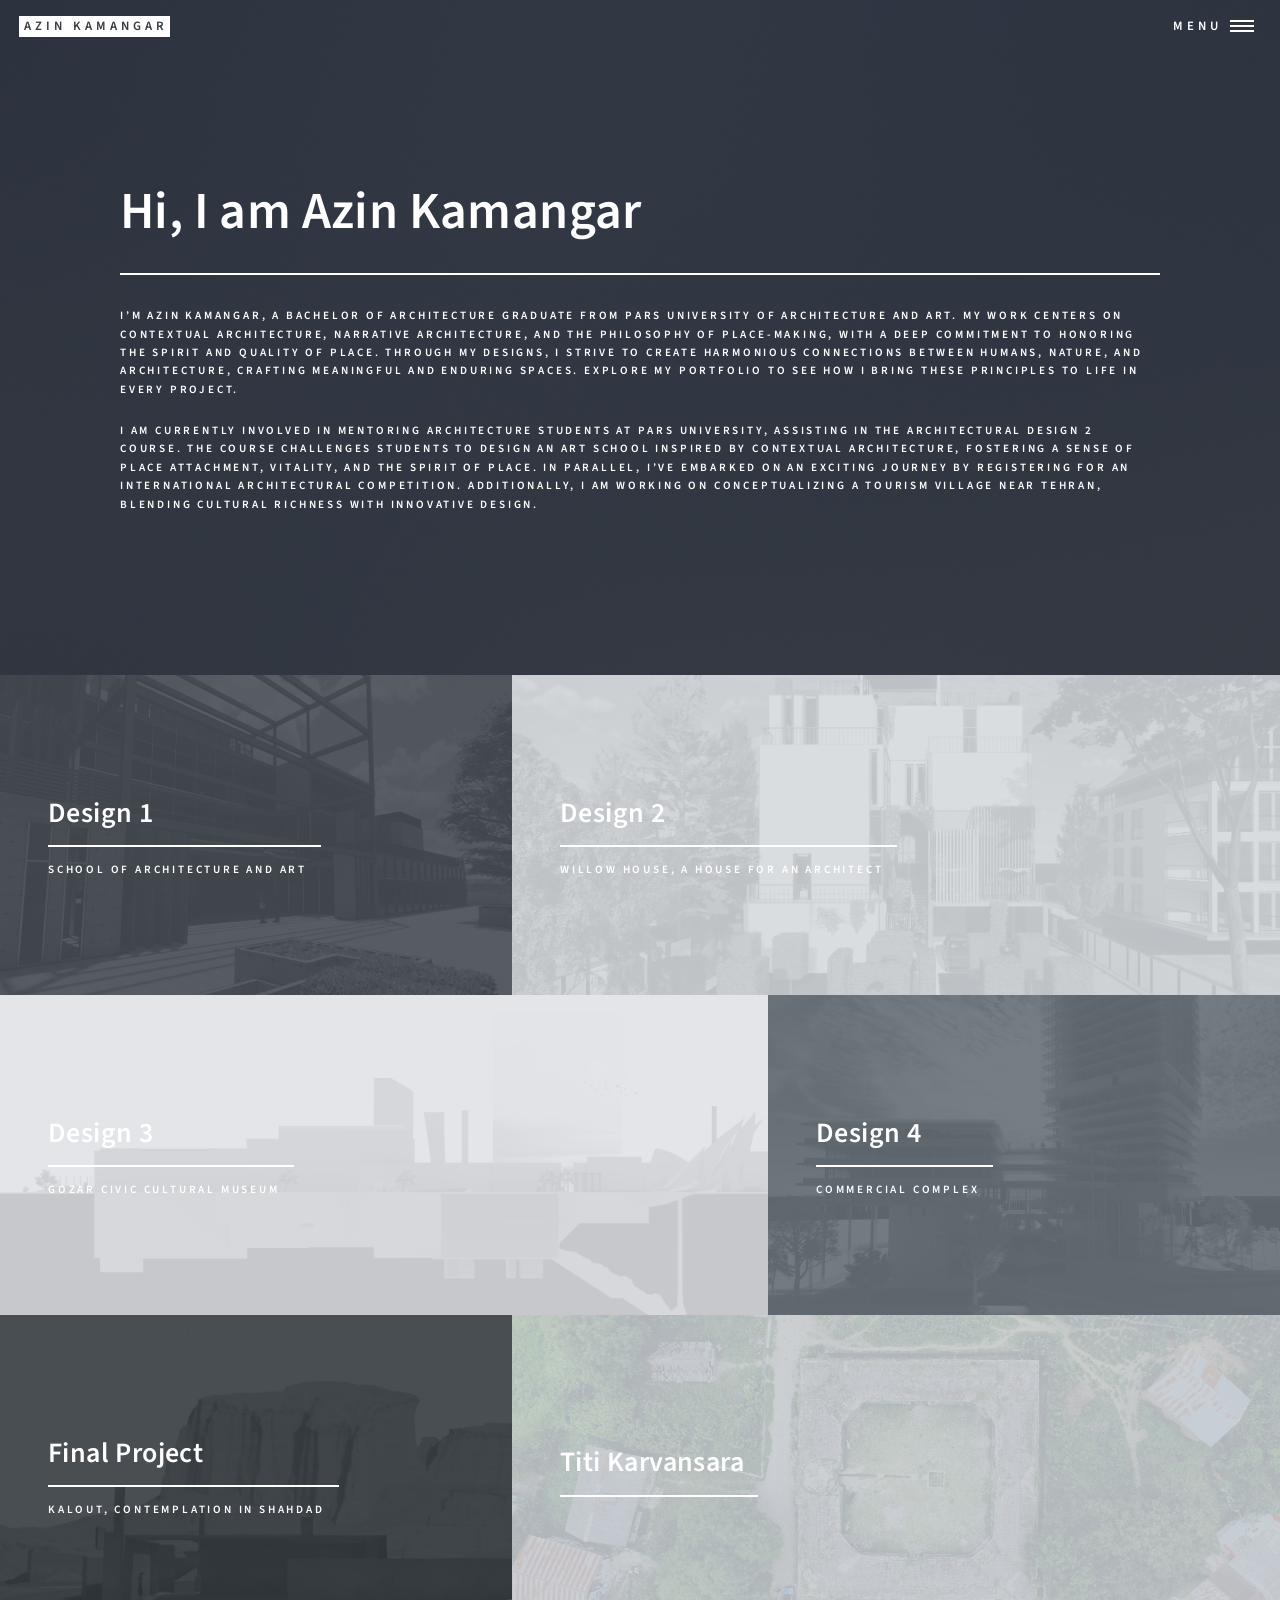
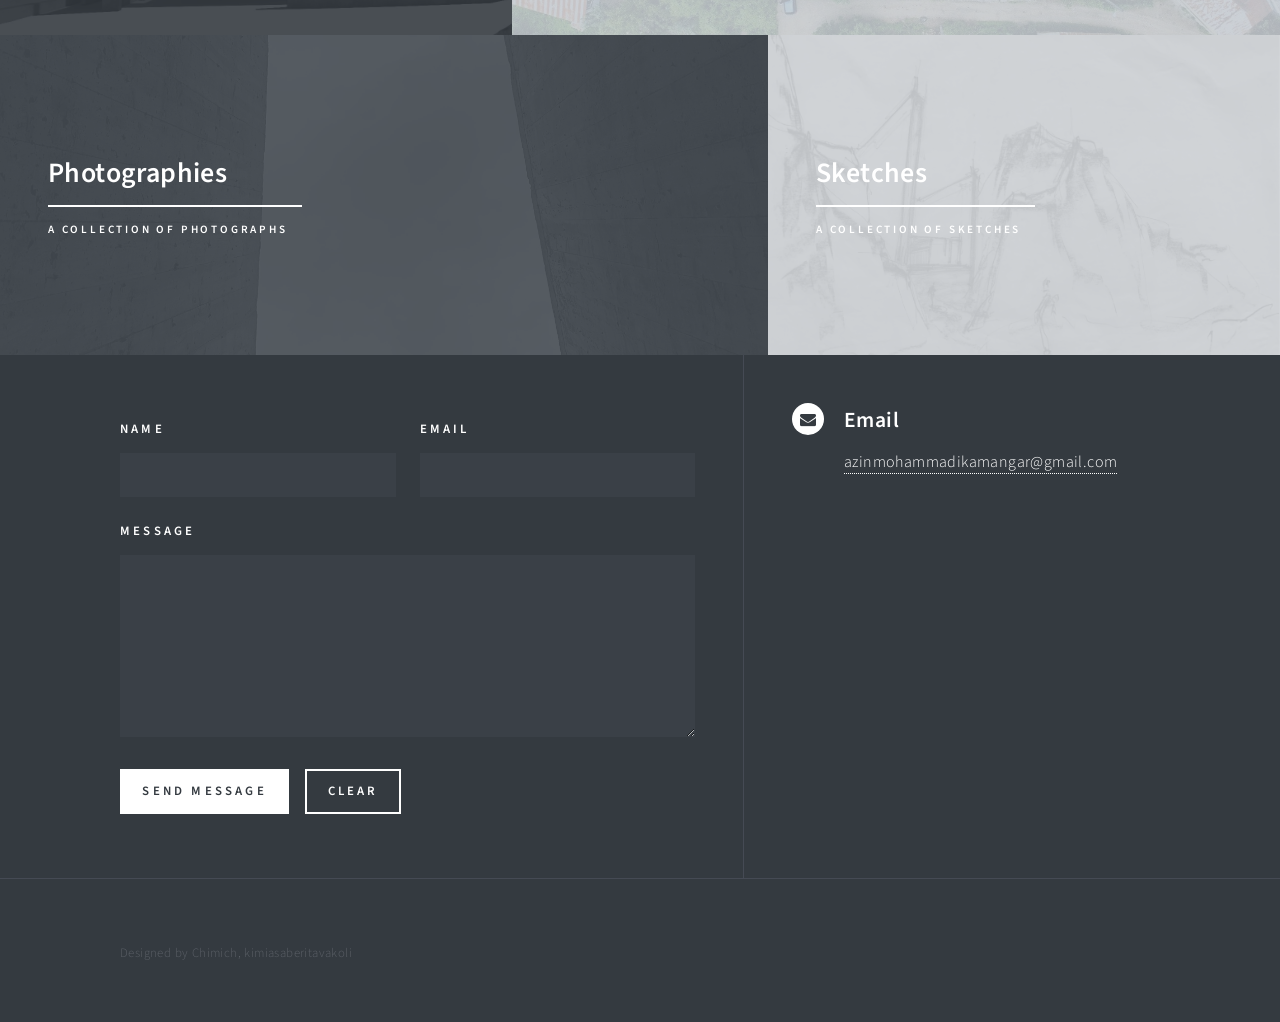
==== commit 19bb8ced: "Update index.html" ====
--- a/index.html
+++ b/index.html
@@ -6,10 +6,11 @@
 -->
 <html>
 	<head>
-		<title>Azin</title>
+		<title>Azin Kamangar</title>
 		<meta charset="utf-8" />
 		<meta name="viewport" content="width=device-width, initial-scale=1, user-scalable=no" />
 		<link rel="stylesheet" href="assets/css/main.css" />
+		<link rel="stylesheet" href="assets/css/azin.css" />
 		<noscript><link rel="stylesheet" href="assets/css/noscript.css" /></noscript>
 	</head>
 	<body class="is-preload">
@@ -19,7 +20,7 @@
 
 				<!-- Header -->
 					<header id="header" class="alt">
-						<a href="index.html" class="logo"><strong>Azin</strong></a>
+						<a href="index.html" class="logo"><strong>Azin Kamangar</strong></a>
 						<nav>
 							<a href="#menu">Menu</a>
 						</nav>
@@ -28,14 +29,14 @@
 				<!-- Menu -->
 					<nav id="menu">
 						<ul class="links">
-							<li><a href="index.html">Home</a></li>
-							<li><a href="academic-album.html">Academic Album</a></li>
+							<li><a href="design-1.html">Design 1</a></li>
+							<li><a href="design-2.html">Design 2</a></li>
+							<li><a href="design-3.html">Design 3</a></li>
+							<li><a href="design-4.html">Design 4</a></li>
+							<li><a href="final-project.html">Final Project</a></li>
+							<li><a href="titi-karvansara.html">Titi Karvansara</a></li>
+							<li><a href="photographies.html">Photographies</a></li>
 							<li><a href="sketches.html">Sketches</a></li>
-							<li><a href="photographies.html">Photographies</a></li>
-						</ul>
-						<ul class="actions stacked">
-							<li><a href="#" class="button primary fit">Get Started</a></li>
-							<li><a href="#" class="button fit">Log In</a></li>
 						</ul>
 					</nav>
 
@@ -43,14 +44,13 @@
 					<section id="banner" class="major">
 						<div class="inner">
 							<header class="major">
-								<h1>Hi, my name is Azin</h1>
+								<h1>Hi, I am Azin Kamangar</h1>
 							</header>
 							<div class="content">
-								<p>A responsive site template designed by HTML5 UP<br />
-								and released under the Creative Commons.</p>
-								<ul class="actions">
-									<li><a href="#one" class="button next scrolly">Get Started</a></li>
-								</ul>
+								<div class="bio">
+									<p>I’m Azin Kamangar, a Bachelor of Architecture graduate from Pars University of Architecture and Art. My work centers on contextual architecture, narrative architecture, and the philosophy of place-making, with a deep commitment to honoring the spirit and quality of place. Through my designs, I strive to create harmonious connections between humans, nature, and architecture, crafting meaningful and enduring spaces. Explore my portfolio to see how I bring these principles to life in every project.</p>
+									<p>I am currently involved in mentoring architecture students at Pars University, assisting in the Architectural Design 2 course. The course challenges students to design an art school inspired by contextual architecture, fostering a sense of place attachment, vitality, and the spirit of place. In parallel, I’ve embarked on an exciting journey by registering for an international architectural competition. Additionally, I am working on conceptualizing a tourism village near Tehran, blending cultural richness with innovative design.</p>
+								</div>
 							</div>
 						</div>
 					</section>
@@ -62,61 +62,60 @@
 							<section id="one" class="tiles">
 								<article>
 									<span class="image">
-										<img src="images/pic01.jpg" alt="" />
+										<img src="images/Desig1_cover.png" alt="" />
 									</span>
 									<header class="major">
-										<h3><a href="academic-album.html" class="link">Design 1</a></h3>
-										<p>Ipsum dolor sit amet</p>
+										<h3><a href="design-1.html" class="link">Design 1</a></h3>
+										<p>School of Architecture and Art</p>
 									</header>
 								</article>
 								<article>
 									<span class="image">
-										<img src="images/pic02.jpg" alt="" />
+										<img src="images/Design2_cover.jpg" alt="" />
 									</span>
 									<header class="major">
-										<h3><a href="academic-album.html" class="link">Design 2</a></h3>
-										<p>feugiat amet tempus</p>
+										<h3><a href="design-2.html" class="link">Design 2</a></h3>
+										<p>Willow House, A House For An Architect</p>
 									</header>
 								</article>
 								<article>
 									<span class="image">
-										<img src="images/pic03.jpg" alt="" />
+										<img src="images/Design3_cover.png" alt="" />
 									</span>
 									<header class="major">
-										<h3><a href="academic-album.html" class="link">Design 3</a></h3>
-										<p>Lorem etiam nullam</p>
+										<h3><a href="design-3.html" class="link">Design 3</a></h3>
+										<p>Gozar Civic Cultural Museum</p>
 									</header>
 								</article>
 								<article>
 									<span class="image">
-										<img src="images/pic04.jpg" alt="" />
+										<img src="images/Design4_cover.png" alt="" />
 									</span>
 									<header class="major">
-										<h3><a href="academic-album.html" class="link">Design 4</a></h3>
-										<p>Nisl sed aliquam</p>
+										<h3><a href="design-4.html" class="link">Design 4</a></h3>
+										<p>Commercial complex</p>
 									</header>
 								</article>
 								<article>
 									<span class="image">
-										<img src="images/pic05.jpg" alt="" />
+										<img src="images/Finalproject_cover.jpg" alt="" />
 									</span>
 									<header class="major">
-										<h3><a href="academic-album.html" class="link">Final Project</a></h3>
-										<p>Ipsum dolor sit amet</p>
+										<h3><a href="final-project.html" class="link">Final Project</a></h3>
+										<p>Kalout, Contemplation In Shahdad</p>
 									</header>
 								</article>
 								<article>
 									<span class="image">
-										<img src="images/pic06.jpg" alt="" />
+										<img src="images/TiTi_%20cover.jpg" alt="" />
 									</span>
 									<header class="major">
-										<h3><a href="academic-album.html" class="link">Titi Karvansara</a></h3>
-										<p>Feugiat amet tempus</p>
+										<h3><a href="titi-karvansara.html" class="link">Titi Karvansara</a></h3>
 									</header>
 								</article>
 								<article>
 									<span class="image">
-										<img src="images/pic07.jpg" alt="" />
+										<img src="images/Photographies_cover.jpg" alt="" />
 									</span>
 									<header class="major">
 										<h3><a href="photographies.html" class="link">Photographies</a></h3>
@@ -125,7 +124,7 @@
 								</article>
 								<article>
 									<span class="image">
-										<img src="images/pic08.jpg" alt="" />
+										<img src="images/Sketches_cover.jpg" alt="" />
 									</span>
 									<header class="major">
 										<h3><a href="sketches.html" class="link">Sketches</a></h3>
@@ -134,38 +133,28 @@
 								</article>
 							</section>
 
-						<!-- Two -->
-							<section id="two">
-								<div class="inner">
-									<header class="major">
-										<h2>Massa libero</h2>
-									</header>
-									<p>Nullam et orci eu lorem consequat tincidunt vivamus et sagittis libero. Mauris aliquet magna magna sed nunc rhoncus pharetra. Pellentesque condimentum sem. In efficitur ligula tate urna. Maecenas laoreet massa vel lacinia pellentesque lorem ipsum dolor. Nullam et orci eu lorem consequat tincidunt. Vivamus et sagittis libero. Mauris aliquet magna magna sed nunc rhoncus amet pharetra et feugiat tempus.</p>
-									<ul class="actions">
-										<li><a href="academic-album.html" class="button next">Get Started</a></li>
-									</ul>
-								</div>
-							</section>
-
 					</div>
 
 				<!-- Contact -->
 					<section id="contact">
 						<div class="inner">
 							<section>
-								<form method="post" action="#">
+								<form method="post" action="https://formsubmit.co/azinmohammadikamangar@gmail.com">
+									<input type="hidden" name="_subject" value="New message from Azin Kamangar's portfolio website" />
+									<input type="hidden" name="_template" value="table" />
+									<input type="text" name="_honey" style="display:none" tabindex="-1" autocomplete="off" />
 									<div class="fields">
 										<div class="field half">
 											<label for="name">Name</label>
-											<input type="text" name="name" id="name" />
+											<input type="text" name="name" id="name" required />
 										</div>
 										<div class="field half">
 											<label for="email">Email</label>
-											<input type="text" name="email" id="email" />
+											<input type="email" name="email" id="email" required />
 										</div>
 										<div class="field">
 											<label for="message">Message</label>
-											<textarea name="message" id="message" rows="6"></textarea>
+											<textarea name="message" id="message" rows="6" required></textarea>
 										</div>
 									</div>
 									<ul class="actions">
@@ -179,23 +168,7 @@
 									<div class="contact-method">
 										<span class="icon alt fa-envelope"></span>
 										<h3>Email</h3>
-										<a href="#">information@untitled.tld</a>
-									</div>
-								</section>
-								<section>
-									<div class="contact-method">
-										<span class="icon alt fa-phone"></span>
-										<h3>Phone</h3>
-										<span>(000) 000-0000 x12387</span>
-									</div>
-								</section>
-								<section>
-									<div class="contact-method">
-										<span class="icon alt fa-home"></span>
-										<h3>Address</h3>
-										<span>1234 Somewhere Road #5432<br />
-										Nashville, TN 00000<br />
-										United States of America</span>
+										<a href="mailto:azinmohammadikamangar@gmail.com">azinmohammadikamangar@gmail.com</a>
 									</div>
 								</section>
 							</section>
@@ -205,15 +178,8 @@
 				<!-- Footer -->
 					<footer id="footer">
 						<div class="inner">
-							<ul class="icons">
-								<li><a href="#" class="icon alt fa-twitter"><span class="label">Twitter</span></a></li>
-								<li><a href="#" class="icon alt fa-facebook"><span class="label">Facebook</span></a></li>
-								<li><a href="#" class="icon alt fa-instagram"><span class="label">Instagram</span></a></li>
-								<li><a href="#" class="icon alt fa-github"><span class="label">GitHub</span></a></li>
-								<li><a href="#" class="icon alt fa-linkedin"><span class="label">LinkedIn</span></a></li>
-							</ul>
 							<ul class="copyright">
-								<li>&copy; Untitled</li><li>Design: <a href="https://html5up.net">HTML5 UP</a></li>
+								<li>Designed by Chimich, kimiasaberitavakoli</li>
 							</ul>
 						</div>
 					</footer>
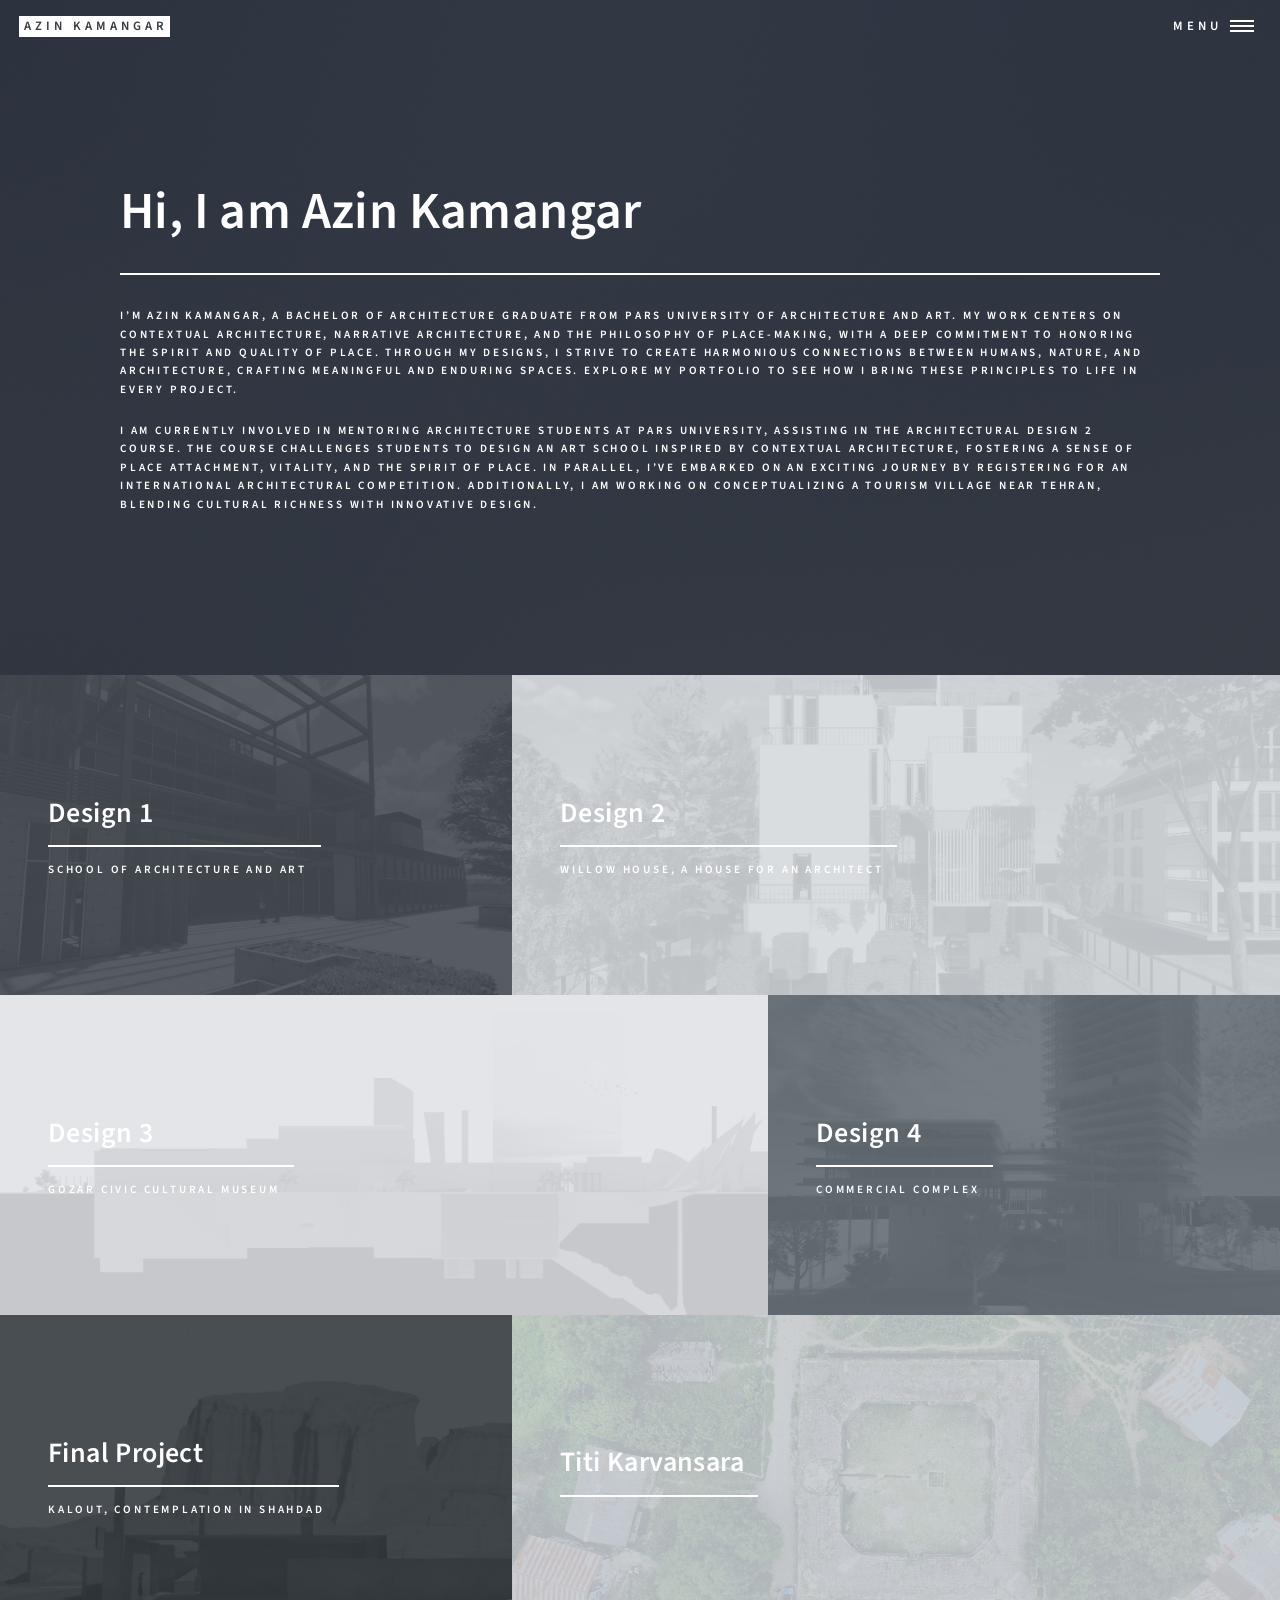
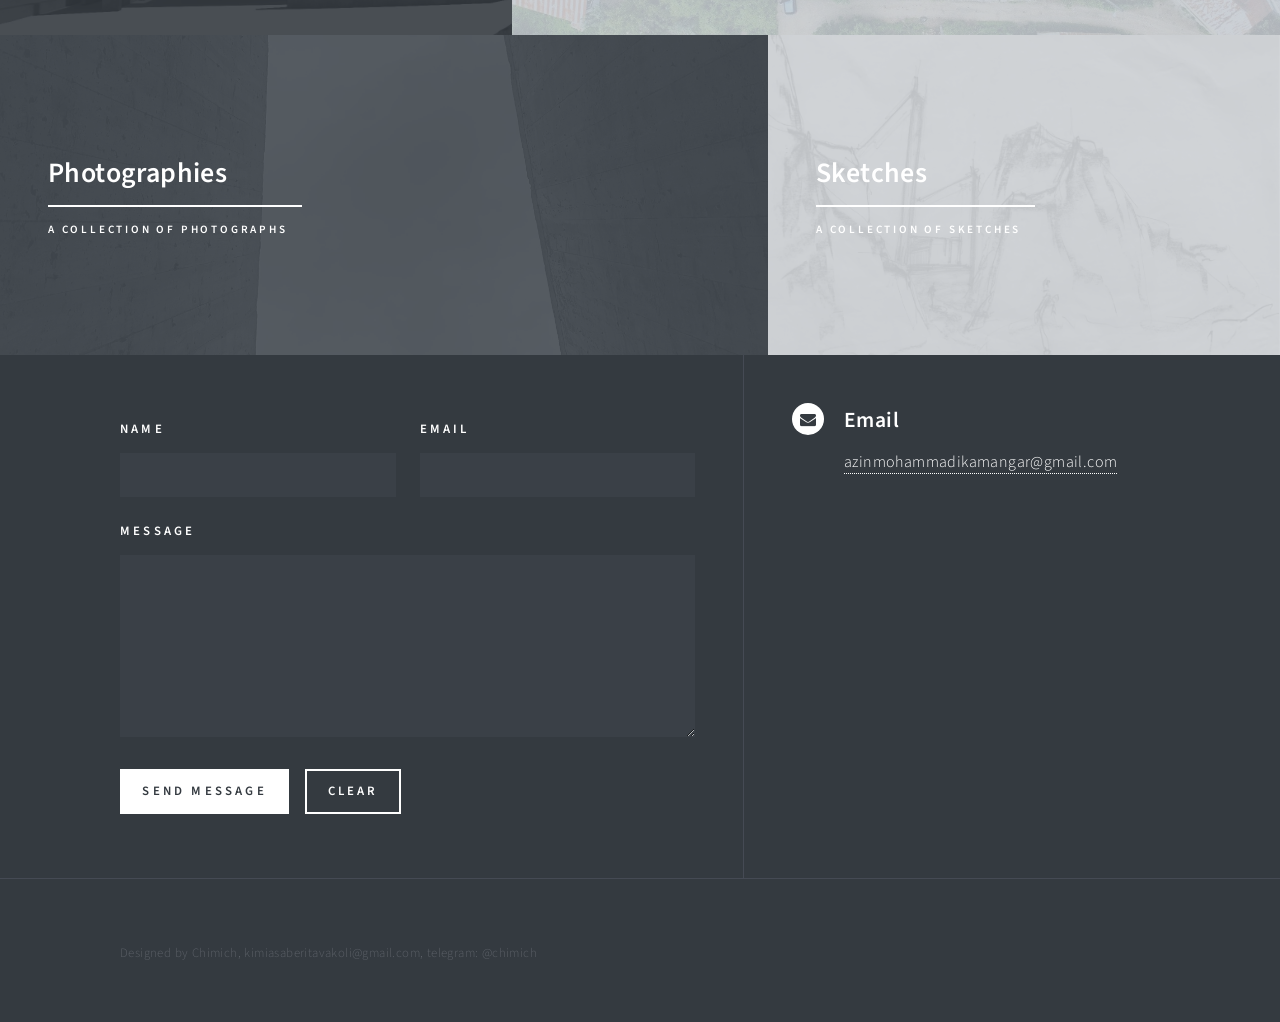
==== commit 1e463b5c: "Update index.html" ====
--- a/index.html
+++ b/index.html
@@ -179,7 +179,7 @@
 					<footer id="footer">
 						<div class="inner">
 							<ul class="copyright">
-								<li>Designed by Chimich, kimiasaberitavakoli</li>
+								<li>Designed by Chimich, kimiasaberitavakoli@gmail.com, telegram: @chimich</li>
 							</ul>
 						</div>
 					</footer>
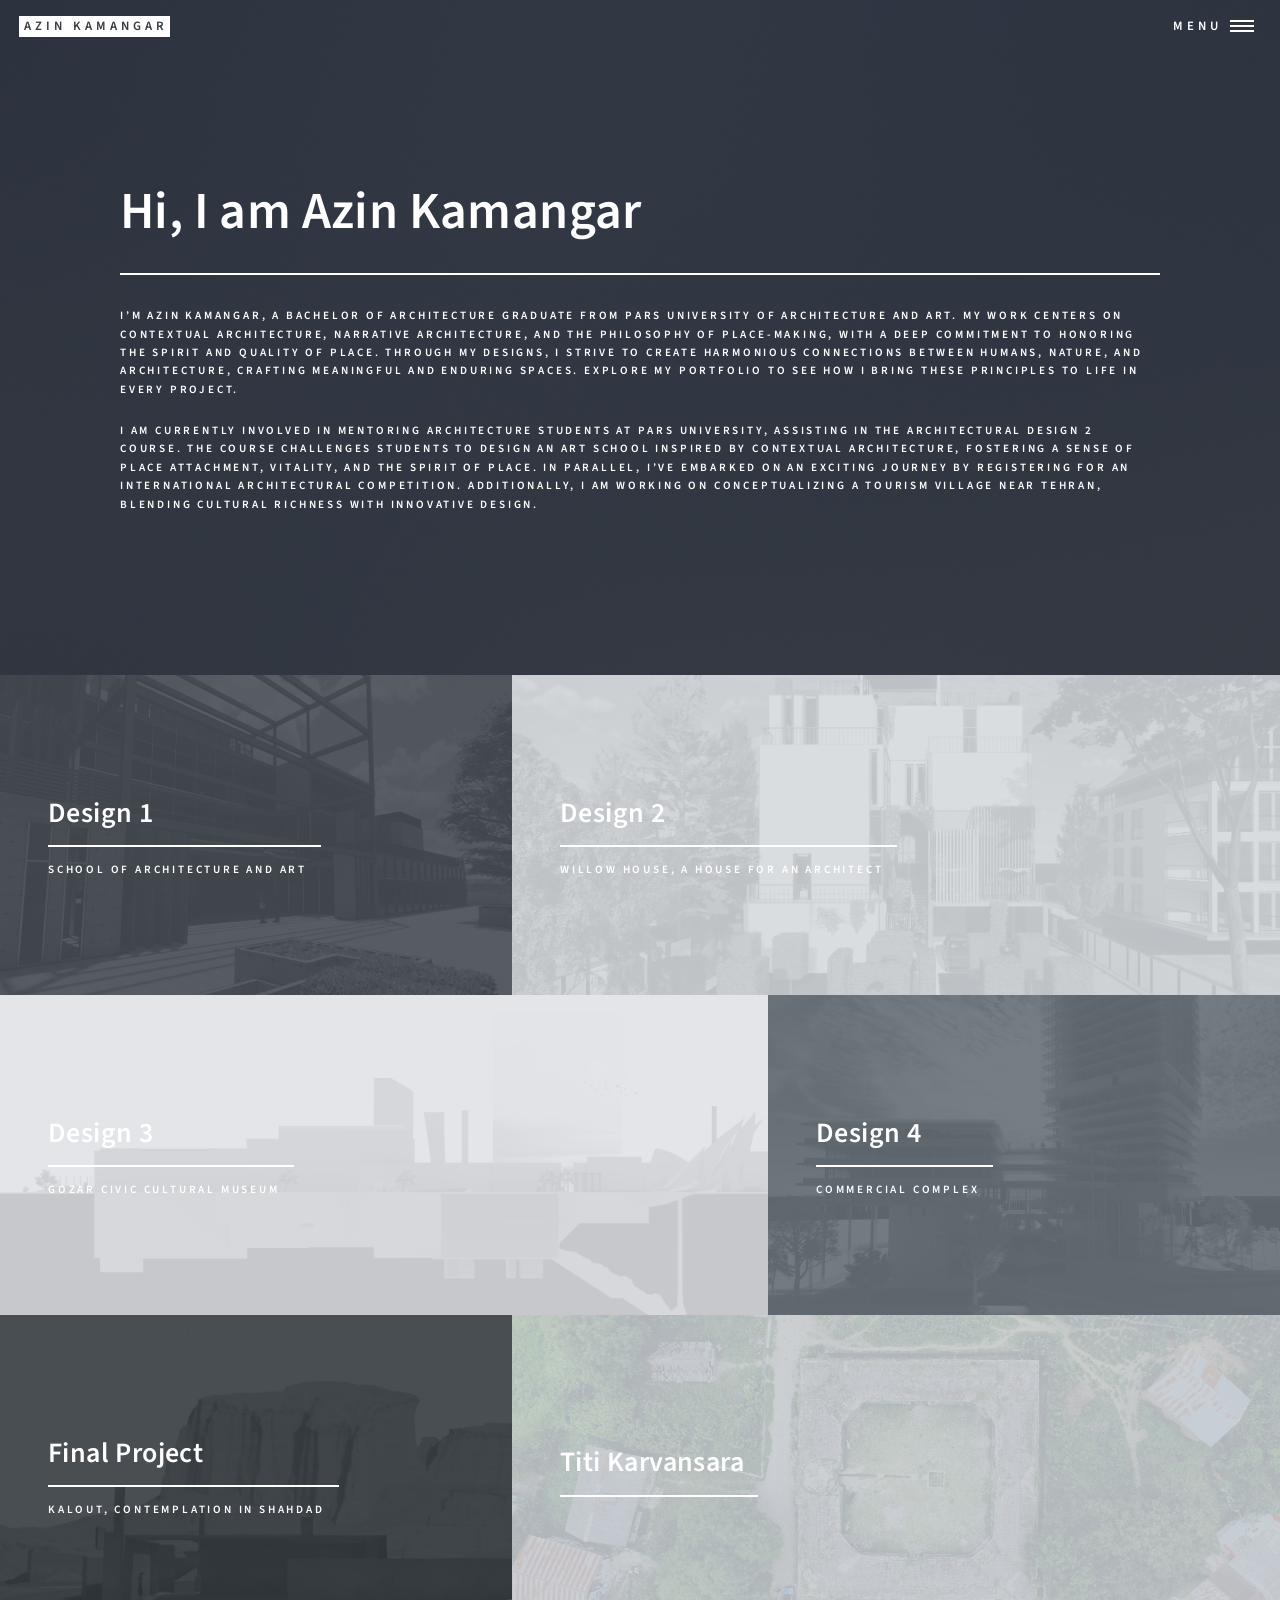
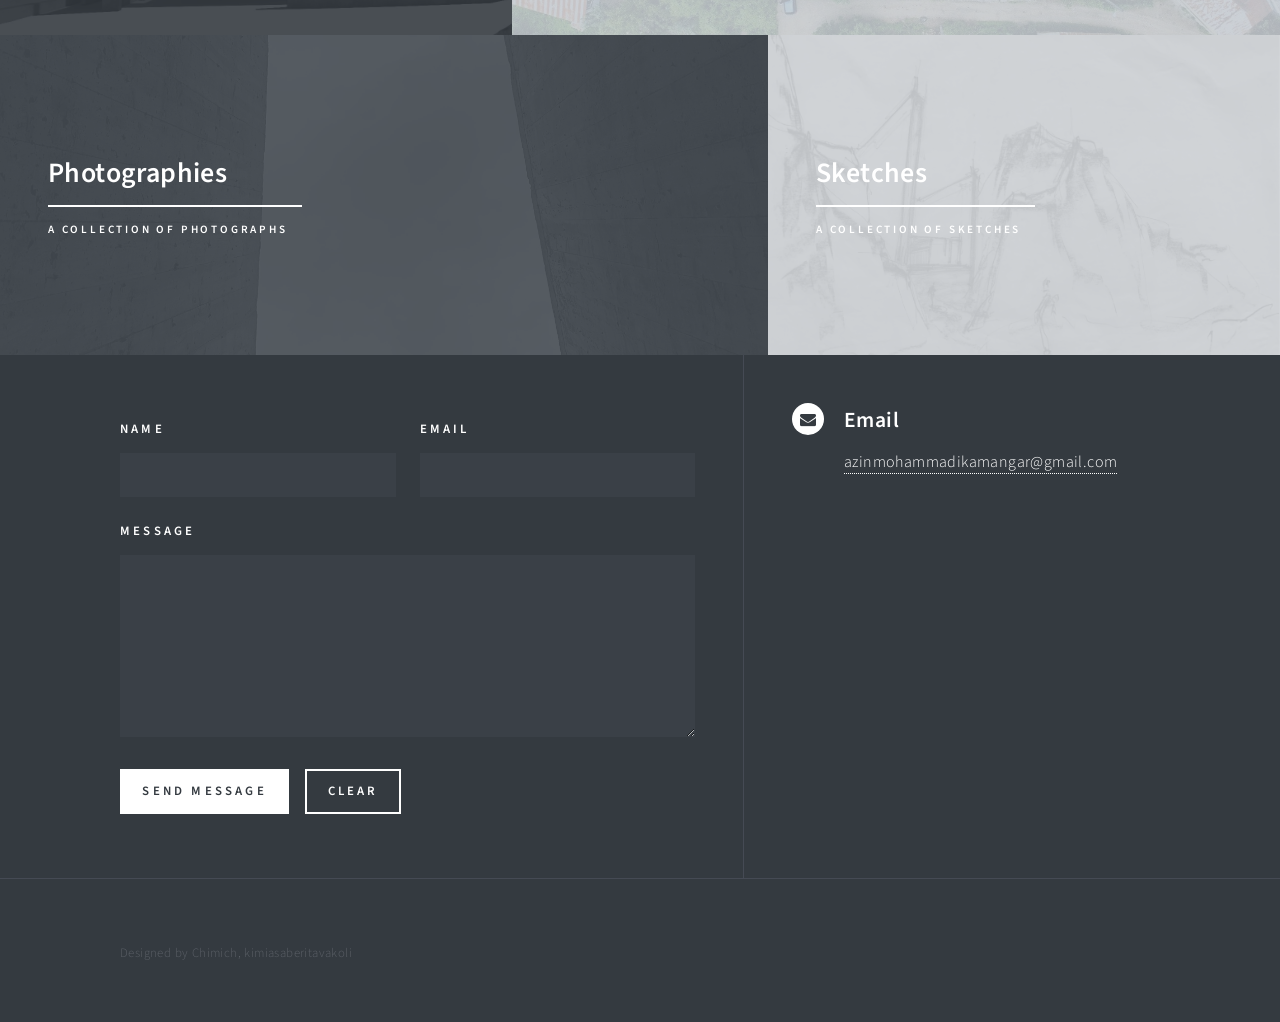
==== commit 4b920b8c: "Update index.html" ====
--- a/index.html
+++ b/index.html
@@ -4,7 +4,7 @@
 	html5up.net | @ajlkn
 	Free for personal and commercial use under the CCA 3.0 license (html5up.net/license)
 -->
-<html>
+<html lang="en">
 	<head>
 		<title>Azin Kamangar</title>
 		<meta charset="utf-8" />
@@ -179,7 +179,7 @@
 					<footer id="footer">
 						<div class="inner">
 							<ul class="copyright">
-								<li>Designed by Chimich, kimiasaberitavakoli@gmail.com, telegram: @chimich</li>
+								<li>Designed by Chimich, kimiasaberitavakoli</li>
 							</ul>
 						</div>
 					</footer>
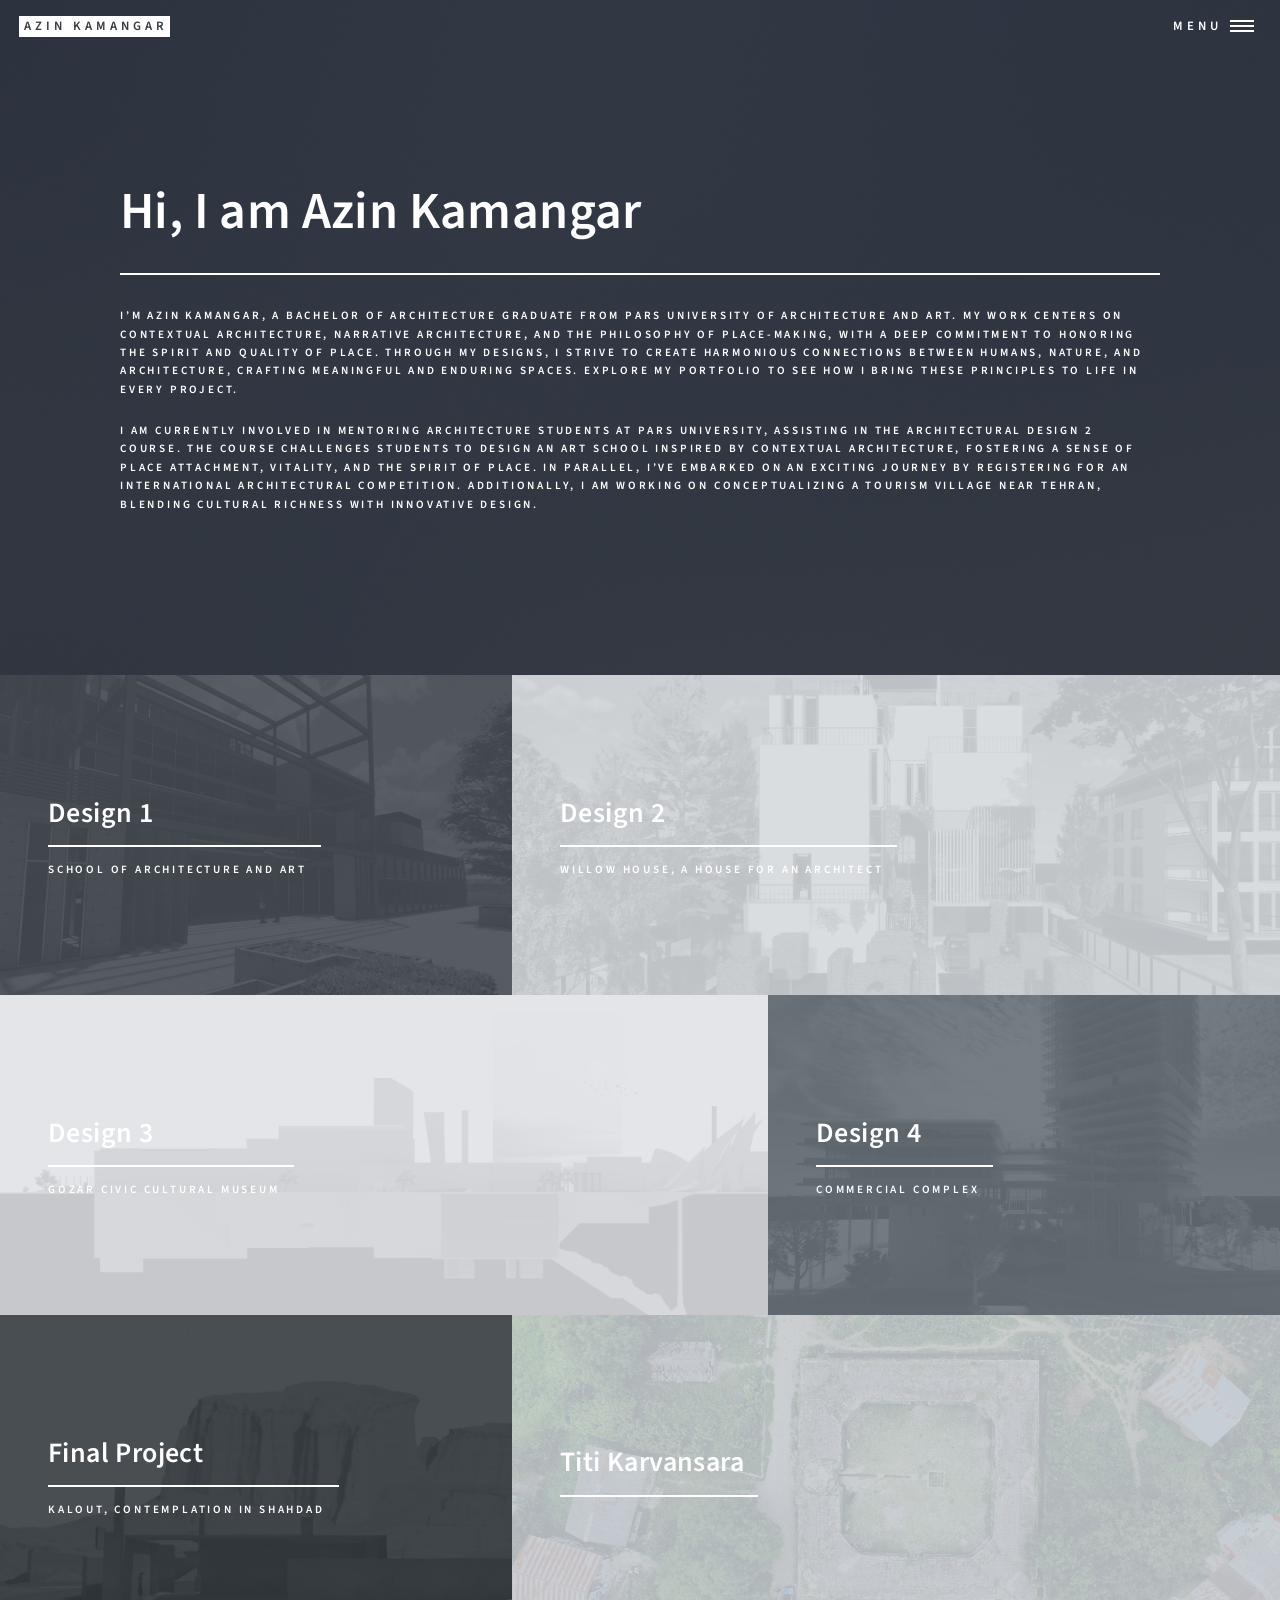
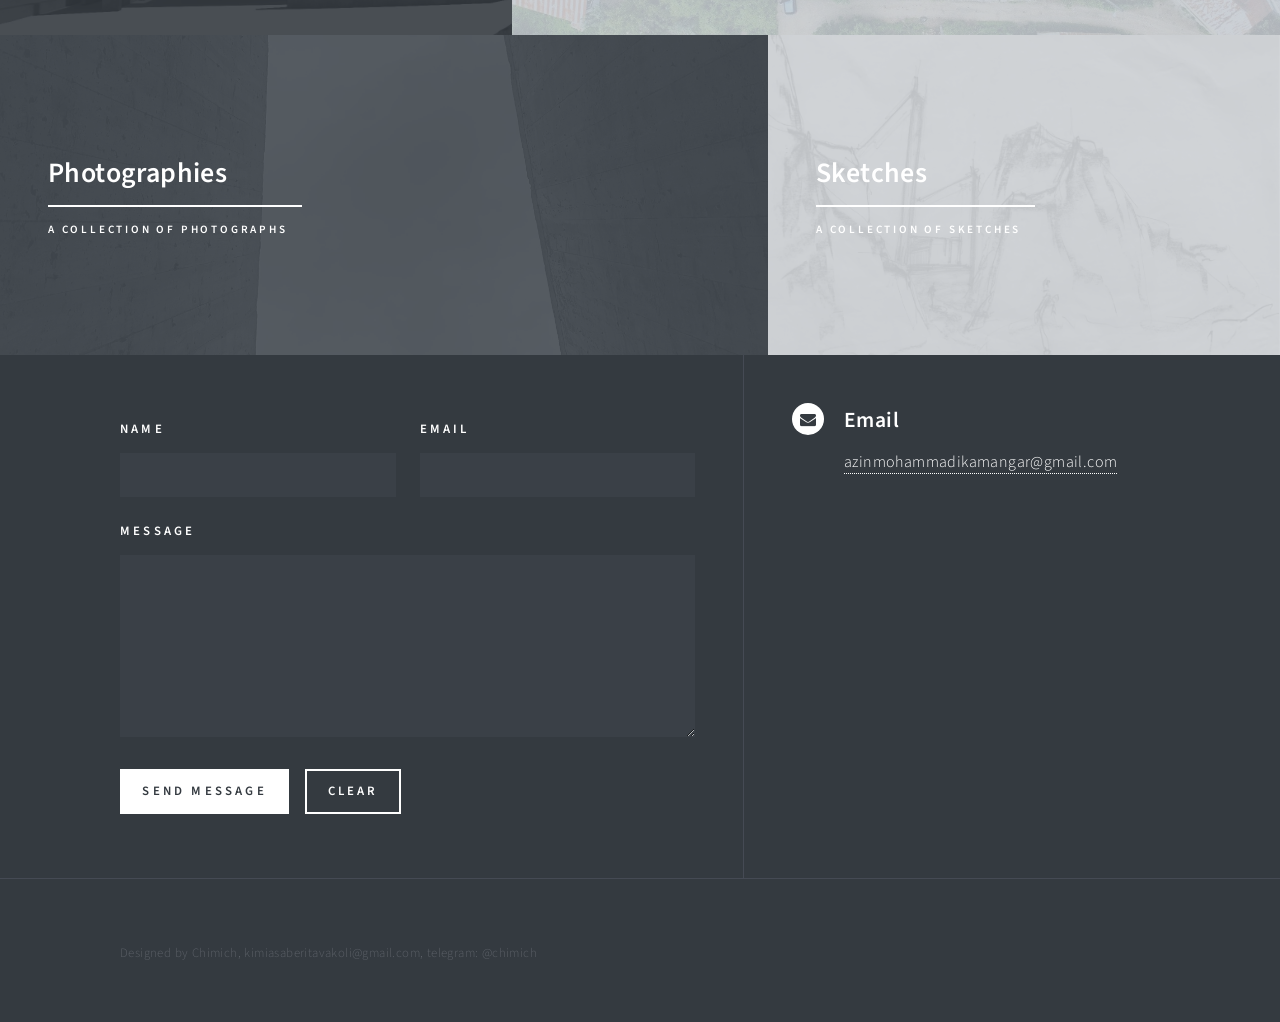
==== commit bdf8e78b: "Update index.html" ====
--- a/index.html
+++ b/index.html
@@ -179,7 +179,7 @@
 					<footer id="footer">
 						<div class="inner">
 							<ul class="copyright">
-								<li>Designed by Chimich, kimiasaberitavakoli</li>
+								<li>Designed by Chimich, kimiasaberitavakoli@gmail.com, telegram: @chimich</li>
 							</ul>
 						</div>
 					</footer>
